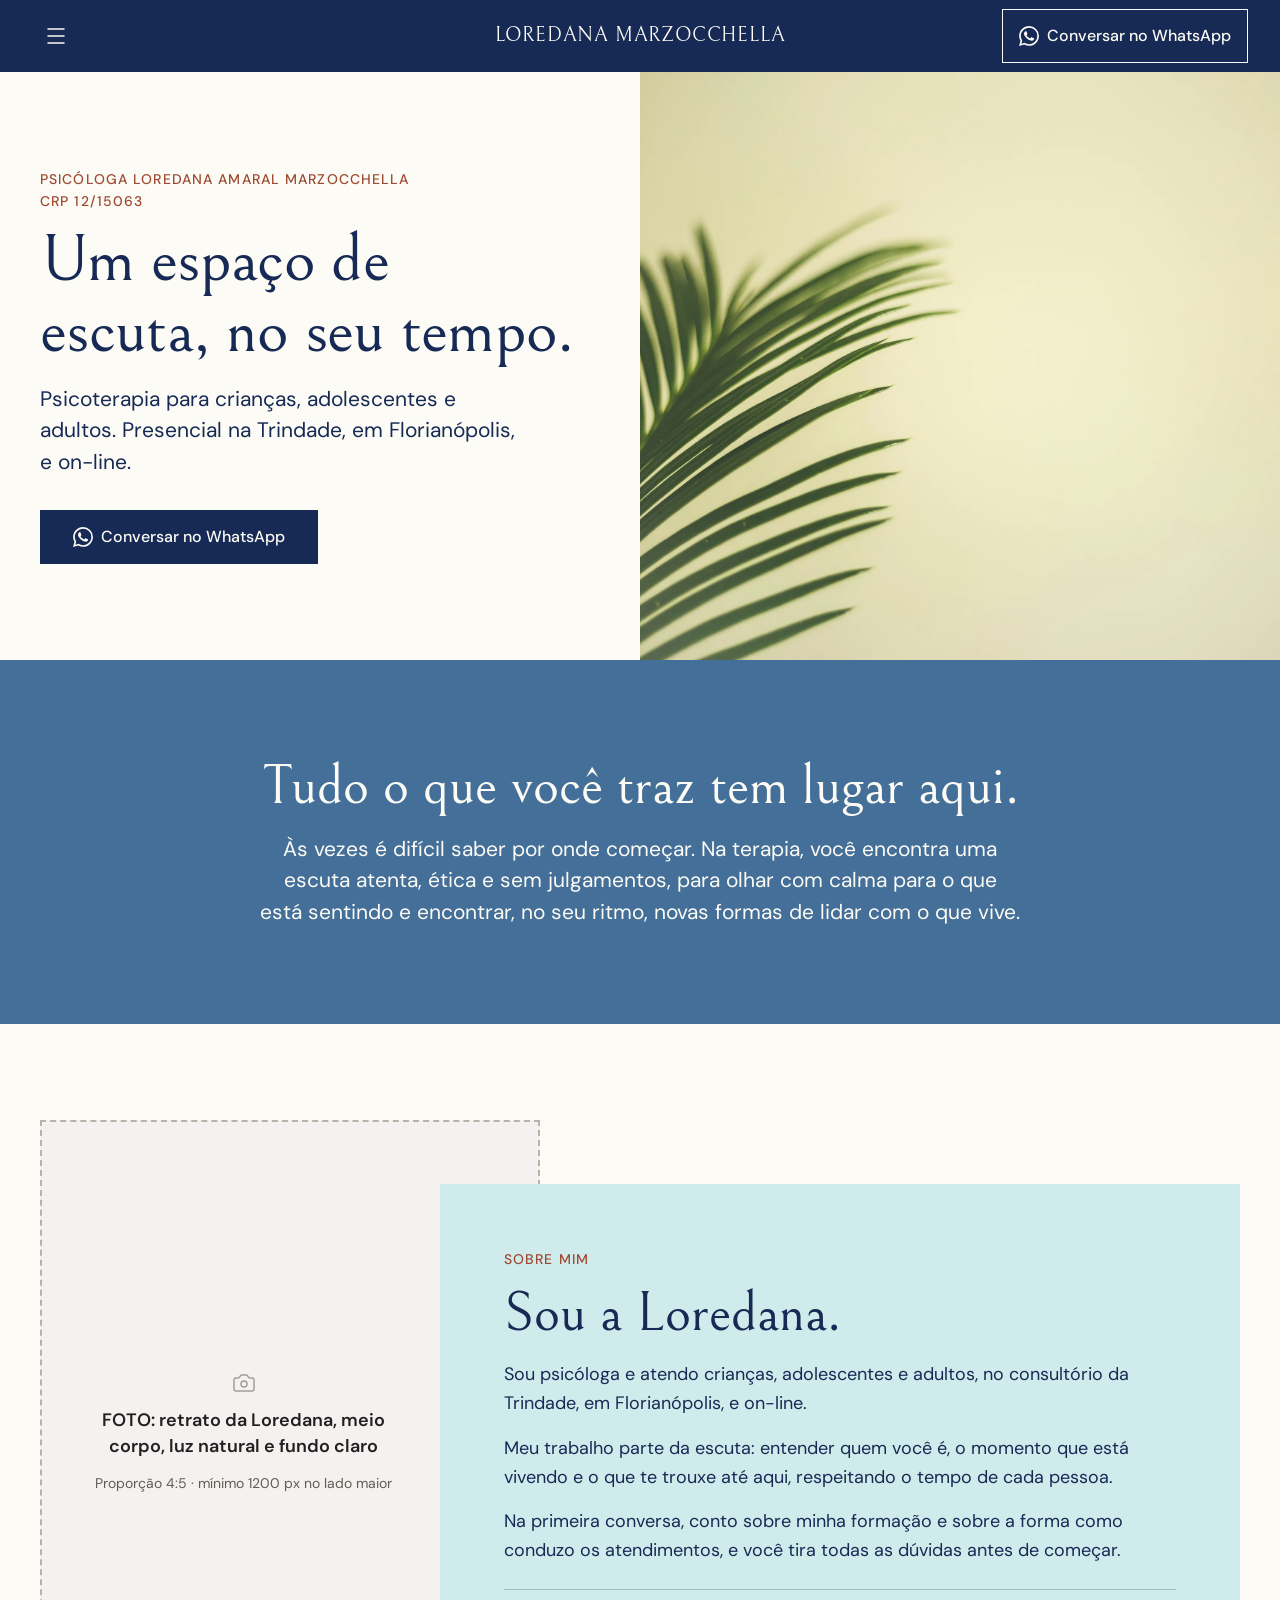
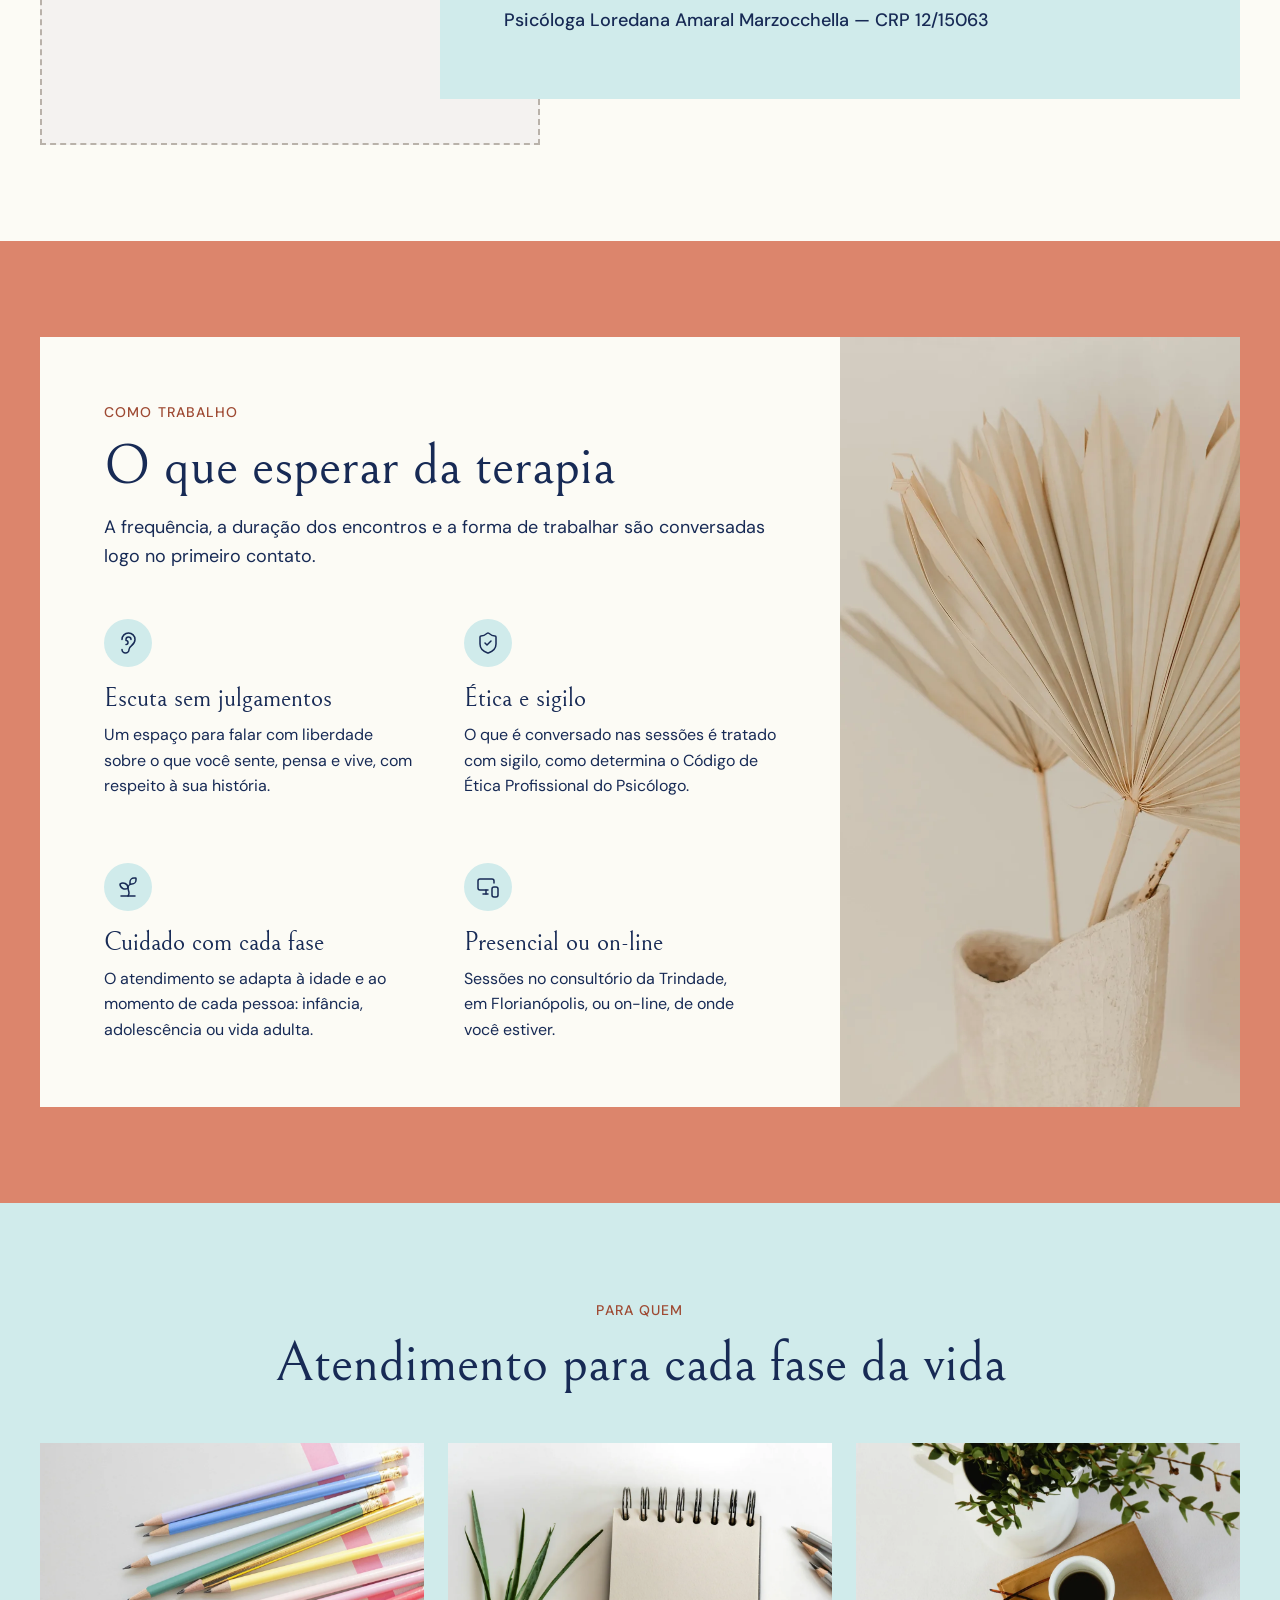
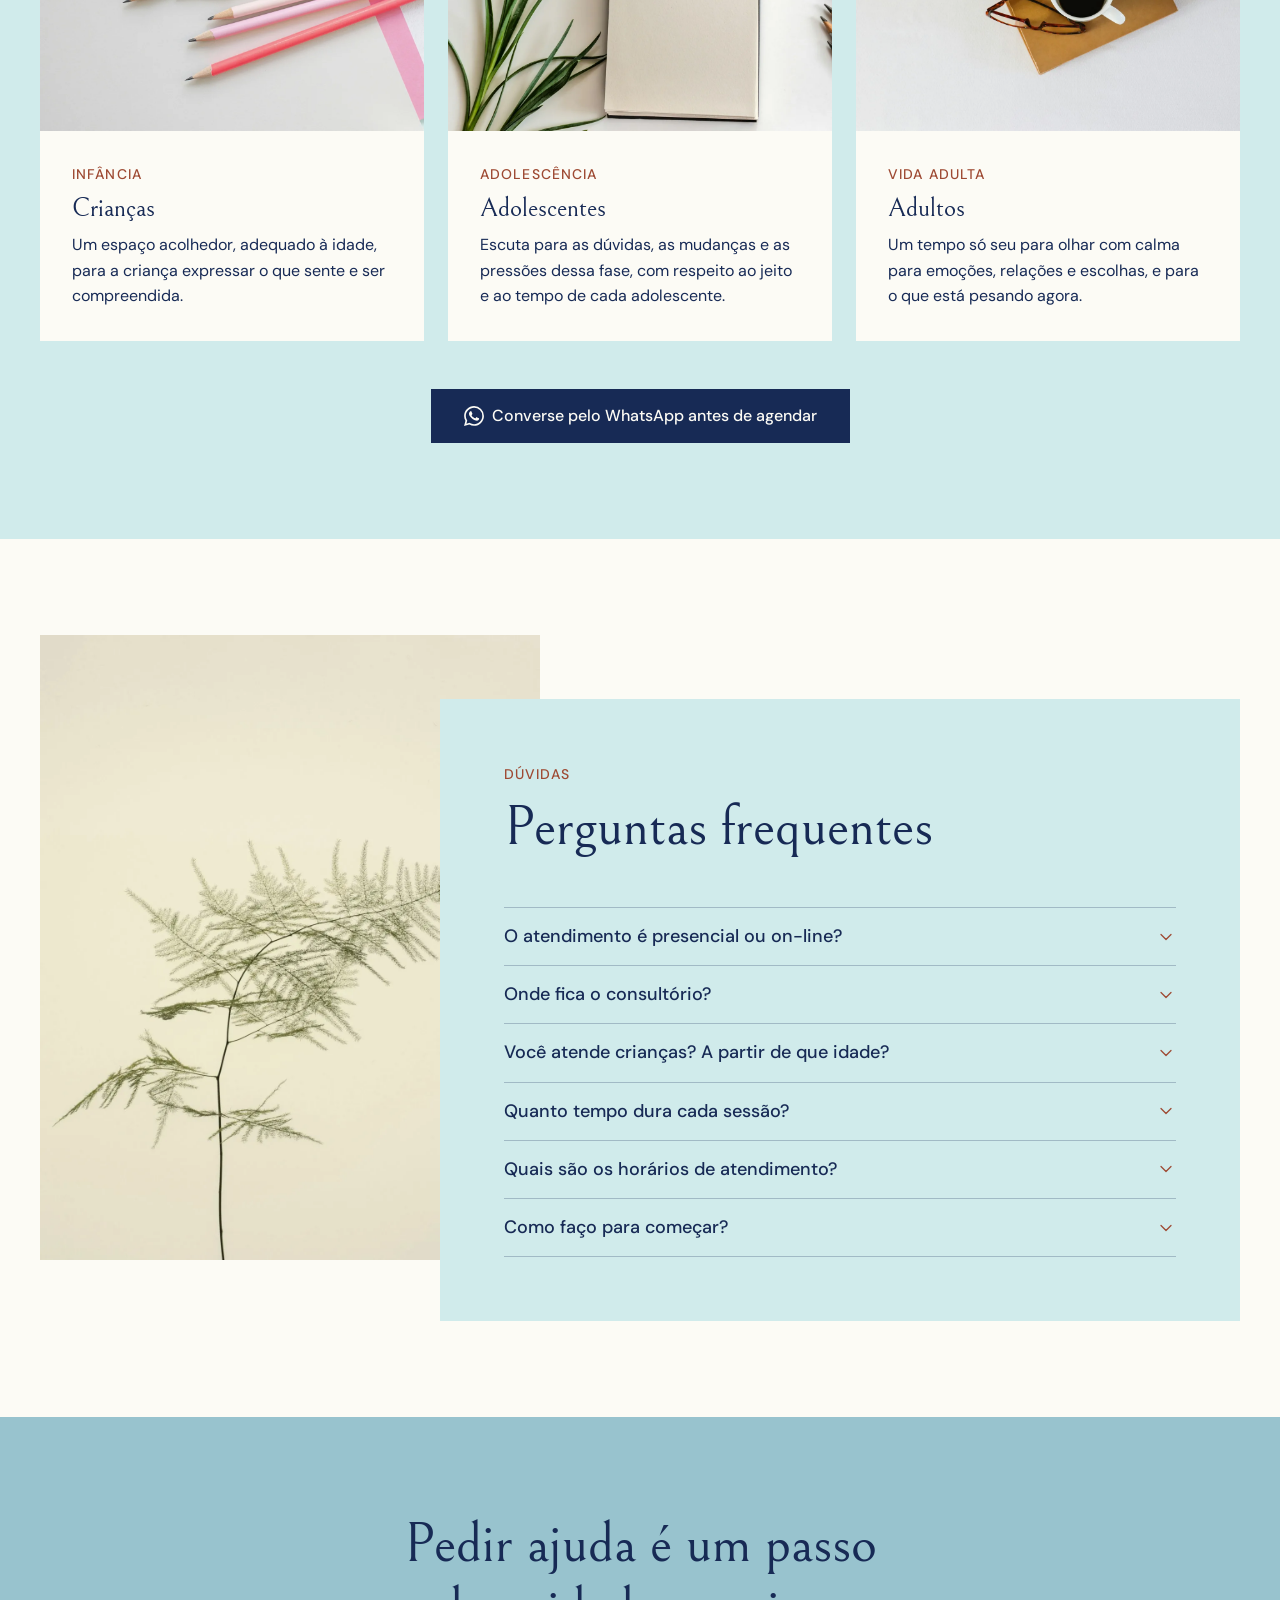
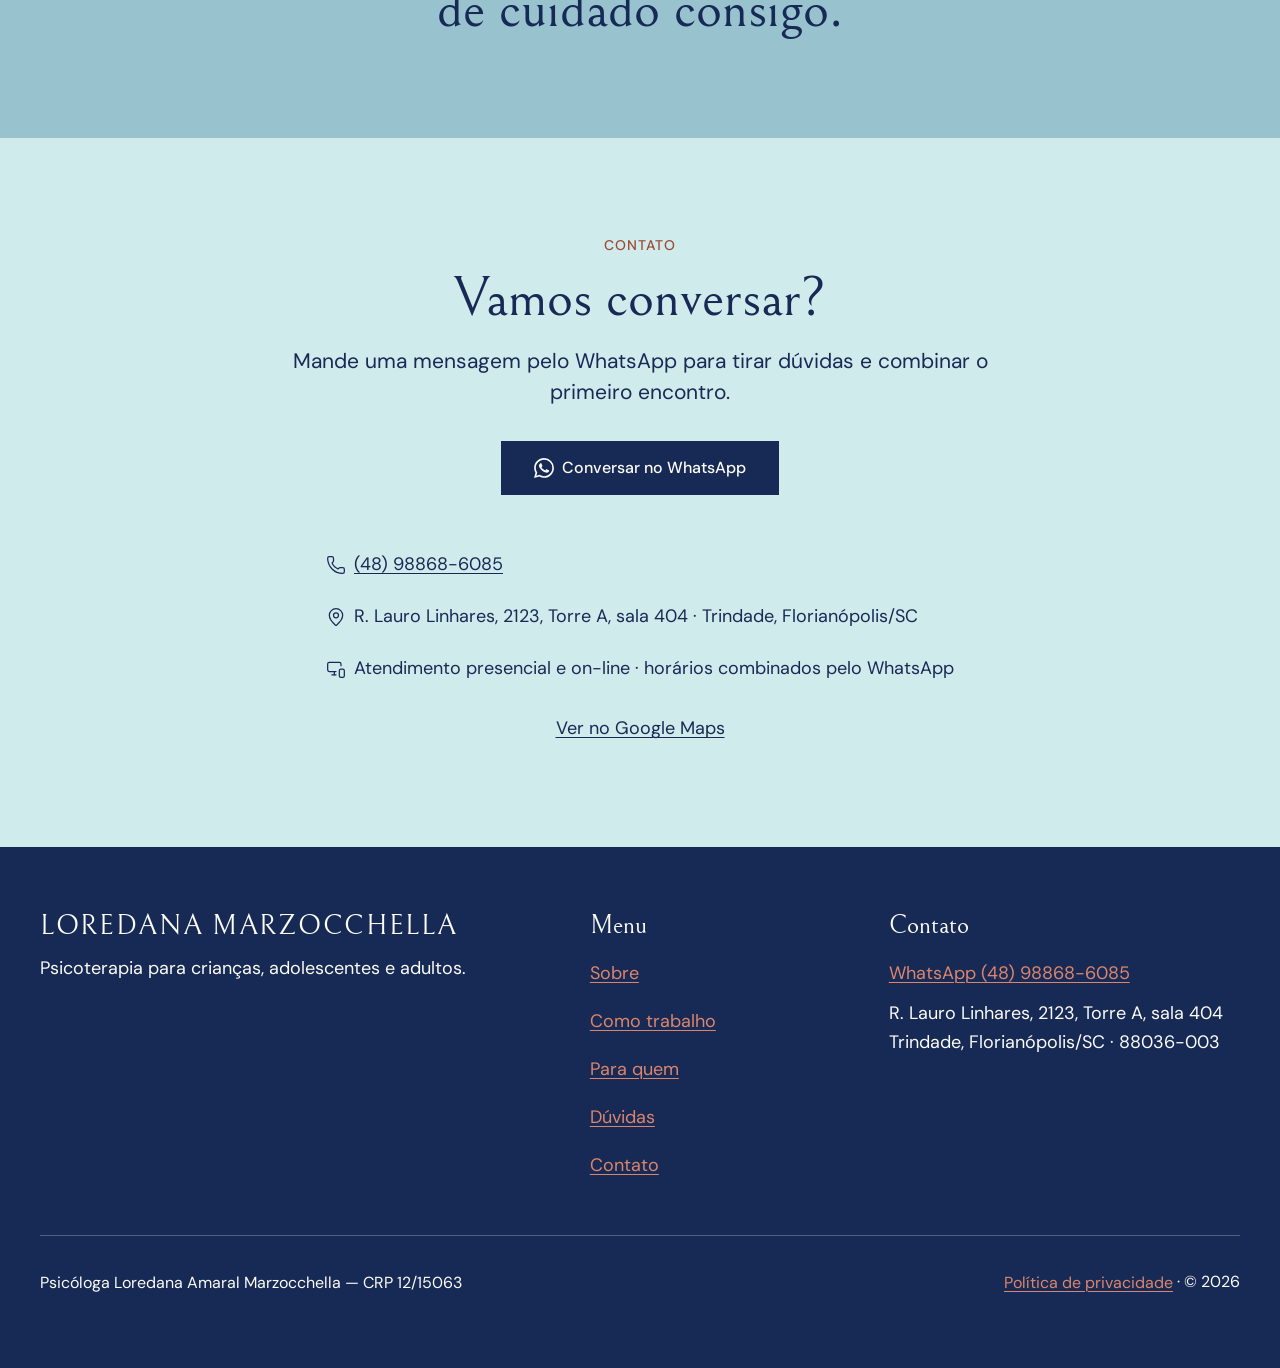
==== index.html @ 43cfdb3b "Publicação inicial" ====
<!DOCTYPE html>
<html lang="pt-BR">
<head>
<meta charset="UTF-8">
<meta name="viewport" content="width=device-width, initial-scale=1">
<!-- PRÉ-VENDA: não remover até o Armin fechar a venda -->
<meta name="robots" content="noindex, nofollow">
<title>Psicóloga em Florianópolis | Loredana Marzocchella · CRP 12/15063</title>
<meta name="description" content="Psicóloga Loredana Marzocchella: psicoterapia para crianças, adolescentes e adultos, presencial na Trindade, em Florianópolis, e on-line.">
<meta property="og:title" content="Psicóloga Loredana Marzocchella · Florianópolis">
<meta property="og:description" content="Psicoterapia para crianças, adolescentes e adultos. Presencial na Trindade, em Florianópolis, e on-line.">
<meta property="og:type" content="website">
<meta property="og:locale" content="pt_BR">
<meta property="og:image" content="https://infomediamethods-sys.github.io/loredana-marzocchella-psicologa/assets/img/heroi-desktop.jpg">
<meta name="theme-color" content="#172A55">
<link rel="icon" href="data:image/svg+xml,%3Csvg xmlns='http://www.w3.org/2000/svg' viewBox='0 0 64 64'%3E%3Crect width='64' height='64' fill='%23172A55'/%3E%3Ctext x='32' y='43' font-family='Georgia,serif' font-size='30' text-anchor='middle' fill='%23FCFBF5'%3ELM%3C/text%3E%3C/svg%3E">
<link rel="preconnect" href="https://fonts.googleapis.com">
<link rel="preconnect" href="https://fonts.gstatic.com" crossorigin>
<link href="https://fonts.googleapis.com/css2?family=Bellefair&family=DM+Sans:opsz,wght@9..40,400;9..40,500&display=swap" rel="stylesheet">
<link rel="stylesheet" href="assets/css/base.css">
<link rel="stylesheet" href="assets/css/style.css">
<link rel="preload" as="image" href="assets/img/heroi-mobile.webp" media="(max-width: 899px)">
<link rel="preload" as="image" href="assets/img/heroi-desktop.webp" media="(min-width: 900px)">
<script type="application/ld+json">
{
  "@context": "https://schema.org",
  "@graph": [
    {
      "@type": "Person",
      "@id": "#loredana",
      "name": "Loredana Amaral Marzocchella",
      "alternateName": "Loredana Marzocchella",
      "jobTitle": "Psicóloga",
      "hasCredential": {
        "@type": "EducationalOccupationalCredential",
        "credentialCategory": "Registro profissional",
        "name": "CRP 12/15063",
        "recognizedBy": { "@type": "Organization", "name": "Conselho Regional de Psicologia da 12ª Região (SC)" }
      },
      "telephone": "+55 48 98868-6085",
      "worksFor": { "@id": "#consultorio" }
    },
    {
      "@type": "ProfessionalService",
      "@id": "#consultorio",
      "name": "Psicóloga Loredana Marzocchella",
      "description": "Psicoterapia para crianças, adolescentes e adultos, presencial e on-line.",
      "telephone": "+55 48 98868-6085",
      "address": {
        "@type": "PostalAddress",
        "streetAddress": "R. Lauro Linhares, 2123, Torre A, sala 404",
        "addressLocality": "Florianópolis",
        "addressRegion": "SC",
        "postalCode": "88036-003",
        "addressCountry": "BR"
      },
      "areaServed": "Florianópolis",
      "founder": { "@id": "#loredana" }
    }
  ]
}
</script>
</head>
<body>
<a class="pular-conteudo" href="#conteudo">Pular para o conteúdo</a>

<header class="cabecalho fundo-escuro" data-header>
  <div class="cabecalho__barra">
    <button class="cabecalho__menu" type="button" data-abrir-menu aria-expanded="false" aria-controls="menu-celular">
      <svg aria-hidden="true" focusable="false" class="icone icone--menu" xmlns="http://www.w3.org/2000/svg" width="24" height="24" viewBox="0 0 24 24" fill="none" stroke="currentColor" stroke-width="1.5" stroke-linecap="round" stroke-linejoin="round" ><path d="M4 5h16" /><path d="M4 12h16" /><path d="M4 19h16" /></svg><span class="sr-only">Abrir menu</span>
    </button>
    <nav class="cabecalho__nav" aria-label="Principal">
      <ul role="list">
        <li><a href="#sobre">Sobre</a></li>
        <li><a href="#como-trabalho">Como trabalho</a></li>
        <li><a href="#para-quem">Para quem</a></li>
        <li><a href="#duvidas">Dúvidas</a></li>
      </ul>
    </nav>
    <a class="cabecalho__marca" href="#conteudo" aria-label="Loredana Marzocchella, início">Loredana Marzocchella</a>
    <a class="botao botao--contorno cabecalho__cta" href="https://wa.me/5548988686085?text=Ol%C3%A1%2C%20Loredana!%20Vi%20seu%20site%20e%20gostaria%20de%20saber%20mais%20sobre%20o%20atendimento." target="_blank" rel="noopener">
      <svg class="icone icone--marca" width="20" height="20" fill="currentColor" aria-hidden="true" focusable="false" role="img" viewBox="0 0 24 24" xmlns="http://www.w3.org/2000/svg"><path d="M17.472 14.382c-.297-.149-1.758-.867-2.03-.967-.273-.099-.471-.148-.67.15-.197.297-.767.966-.94 1.164-.173.199-.347.223-.644.075-.297-.15-1.255-.463-2.39-1.475-.883-.788-1.48-1.761-1.653-2.059-.173-.297-.018-.458.13-.606.134-.133.298-.347.446-.52.149-.174.198-.298.298-.497.099-.198.05-.371-.025-.52-.075-.149-.669-1.612-.916-2.207-.242-.579-.487-.5-.669-.51-.173-.008-.371-.01-.57-.01-.198 0-.52.074-.792.372-.272.297-1.04 1.016-1.04 2.479 0 1.462 1.065 2.875 1.213 3.074.149.198 2.096 3.2 5.077 4.487.709.306 1.262.489 1.694.625.712.227 1.36.195 1.871.118.571-.085 1.758-.719 2.006-1.413.248-.694.248-1.289.173-1.413-.074-.124-.272-.198-.57-.347m-5.421 7.403h-.004a9.87 9.87 0 01-5.031-1.378l-.361-.214-3.741.982.998-3.648-.235-.374a9.86 9.86 0 01-1.51-5.26c.001-5.45 4.436-9.884 9.888-9.884 2.64 0 5.122 1.03 6.988 2.898a9.825 9.825 0 012.893 6.994c-.003 5.45-4.437 9.884-9.885 9.884m8.413-18.297A11.815 11.815 0 0012.05 0C5.495 0 .16 5.335.157 11.892c0 2.096.547 4.142 1.588 5.945L.057 24l6.305-1.654a11.882 11.882 0 005.683 1.448h.005c6.554 0 11.89-5.335 11.893-11.893a11.821 11.821 0 00-3.48-8.413Z"/></svg>Conversar no WhatsApp
    </a>
  </div>
</header>
<nav class="menu-celular fundo-escuro" id="menu-celular" aria-hidden="true" aria-label="Menu">
  <button class="menu-celular__fechar" type="button" data-fechar-menu>
    <svg aria-hidden="true" focusable="false" class="icone icone--x" xmlns="http://www.w3.org/2000/svg" width="24" height="24" viewBox="0 0 24 24" fill="none" stroke="currentColor" stroke-width="1.5" stroke-linecap="round" stroke-linejoin="round" ><path d="M18 6 6 18" /><path d="m6 6 12 12" /></svg><span class="sr-only">Fechar menu</span>
  </button>
  <ul role="list">
    <li><a href="#sobre">Sobre</a></li>
    <li><a href="#como-trabalho">Como trabalho</a></li>
    <li><a href="#para-quem">Para quem</a></li>
    <li><a href="#duvidas">Dúvidas</a></li>
    <li><a href="#contato">Contato</a></li>
  </ul>
  <a class="botao botao--claro" href="https://wa.me/5548988686085?text=Ol%C3%A1%2C%20Loredana!%20Vi%20seu%20site%20e%20gostaria%20de%20saber%20mais%20sobre%20o%20atendimento." target="_blank" rel="noopener">
    <svg class="icone icone--marca" width="20" height="20" fill="currentColor" aria-hidden="true" focusable="false" role="img" viewBox="0 0 24 24" xmlns="http://www.w3.org/2000/svg"><path d="M17.472 14.382c-.297-.149-1.758-.867-2.03-.967-.273-.099-.471-.148-.67.15-.197.297-.767.966-.94 1.164-.173.199-.347.223-.644.075-.297-.15-1.255-.463-2.39-1.475-.883-.788-1.48-1.761-1.653-2.059-.173-.297-.018-.458.13-.606.134-.133.298-.347.446-.52.149-.174.198-.298.298-.497.099-.198.05-.371-.025-.52-.075-.149-.669-1.612-.916-2.207-.242-.579-.487-.5-.669-.51-.173-.008-.371-.01-.57-.01-.198 0-.52.074-.792.372-.272.297-1.04 1.016-1.04 2.479 0 1.462 1.065 2.875 1.213 3.074.149.198 2.096 3.2 5.077 4.487.709.306 1.262.489 1.694.625.712.227 1.36.195 1.871.118.571-.085 1.758-.719 2.006-1.413.248-.694.248-1.289.173-1.413-.074-.124-.272-.198-.57-.347m-5.421 7.403h-.004a9.87 9.87 0 01-5.031-1.378l-.361-.214-3.741.982.998-3.648-.235-.374a9.86 9.86 0 01-1.51-5.26c.001-5.45 4.436-9.884 9.888-9.884 2.64 0 5.122 1.03 6.988 2.898a9.825 9.825 0 012.893 6.994c-.003 5.45-4.437 9.884-9.885 9.884m8.413-18.297A11.815 11.815 0 0012.05 0C5.495 0 .16 5.335.157 11.892c0 2.096.547 4.142 1.588 5.945L.057 24l6.305-1.654a11.882 11.882 0 005.683 1.448h.005c6.554 0 11.89-5.335 11.893-11.893a11.821 11.821 0 00-3.48-8.413Z"/></svg>Conversar no WhatsApp
  </a>
</nav>

<main id="conteudo">
  <section class="heroi" data-heroi aria-labelledby="titulo-heroi">
    <div class="heroi__texto">
      <p class="rotulo">Psicóloga Loredana Amaral Marzocchella <span class="rotulo__sep">· </span><span class="crp">CRP 12/15063</span></p>
      <h1 id="titulo-heroi">Um espaço de escuta, no seu tempo.</h1>
      <p class="lead">Psicoterapia para crianças, adolescentes e adultos. Presencial na Trindade, em Florianópolis, e on-line.</p>
      <a class="botao" href="https://wa.me/5548988686085?text=Ol%C3%A1%2C%20Loredana!%20Vi%20seu%20site%20e%20gostaria%20de%20saber%20mais%20sobre%20o%20atendimento." target="_blank" rel="noopener">
        <svg class="icone icone--marca" width="20" height="20" fill="currentColor" aria-hidden="true" focusable="false" role="img" viewBox="0 0 24 24" xmlns="http://www.w3.org/2000/svg"><path d="M17.472 14.382c-.297-.149-1.758-.867-2.03-.967-.273-.099-.471-.148-.67.15-.197.297-.767.966-.94 1.164-.173.199-.347.223-.644.075-.297-.15-1.255-.463-2.39-1.475-.883-.788-1.48-1.761-1.653-2.059-.173-.297-.018-.458.13-.606.134-.133.298-.347.446-.52.149-.174.198-.298.298-.497.099-.198.05-.371-.025-.52-.075-.149-.669-1.612-.916-2.207-.242-.579-.487-.5-.669-.51-.173-.008-.371-.01-.57-.01-.198 0-.52.074-.792.372-.272.297-1.04 1.016-1.04 2.479 0 1.462 1.065 2.875 1.213 3.074.149.198 2.096 3.2 5.077 4.487.709.306 1.262.489 1.694.625.712.227 1.36.195 1.871.118.571-.085 1.758-.719 2.006-1.413.248-.694.248-1.289.173-1.413-.074-.124-.272-.198-.57-.347m-5.421 7.403h-.004a9.87 9.87 0 01-5.031-1.378l-.361-.214-3.741.982.998-3.648-.235-.374a9.86 9.86 0 01-1.51-5.26c.001-5.45 4.436-9.884 9.888-9.884 2.64 0 5.122 1.03 6.988 2.898a9.825 9.825 0 012.893 6.994c-.003 5.45-4.437 9.884-9.885 9.884m8.413-18.297A11.815 11.815 0 0012.05 0C5.495 0 .16 5.335.157 11.892c0 2.096.547 4.142 1.588 5.945L.057 24l6.305-1.654a11.882 11.882 0 005.683 1.448h.005c6.554 0 11.89-5.335 11.893-11.893a11.821 11.821 0 00-3.48-8.413Z"/></svg>Conversar no WhatsApp
      </a>
    </div>
    <div class="heroi__midia midia proporcao-heroi">
      <picture>
        <source media="(min-width: 900px)" srcset="assets/img/heroi-desktop.webp" type="image/webp" width="2400" height="1600">
        <source media="(min-width: 900px)" srcset="assets/img/heroi-desktop.jpg" width="2400" height="1600">
        <source srcset="assets/img/heroi-mobile.webp" type="image/webp" width="1600" height="2000">
        <img src="assets/img/heroi-mobile.jpg" width="1600" height="2000" alt="Folha de palmeira contra uma parede creme, em luz suave" fetchpriority="high">
      </picture>
    </div>
  </section>

  <section class="secao faixa fundo-escuro" aria-labelledby="titulo-faixa">
    <div class="container--estreito faixa__conteudo revelar">
      <h2 id="titulo-faixa">Tudo o que você traz tem lugar aqui.</h2>
      <p class="lead">Às vezes é difícil saber por onde começar. Na terapia, você encontra uma escuta atenta, ética e sem julgamentos, para olhar com calma para o que está sentindo e encontrar, no seu ritmo, novas formas de lidar com o que vive.</p>
    </div>
  </section>

  <section class="secao sobre" id="sobre" aria-labelledby="titulo-sobre">
    <div class="container sobre__grade">
      <div class="sobre__retrato midia proporcao-retrato revelar">
        <div class="foto-pendente">
          <svg aria-hidden="true" focusable="false" class="icone icone--camera" xmlns="http://www.w3.org/2000/svg" width="24" height="24" viewBox="0 0 24 24" fill="none" stroke="currentColor" stroke-width="1.5" stroke-linecap="round" stroke-linejoin="round" ><path d="M13.997 4a2 2 0 0 1 1.76 1.05l.486.9A2 2 0 0 0 18.003 7H20a2 2 0 0 1 2 2v9a2 2 0 0 1-2 2H4a2 2 0 0 1-2-2V9a2 2 0 0 1 2-2h1.997a2 2 0 0 0 1.759-1.048l.489-.904A2 2 0 0 1 10.004 4z" /><circle cx="12" cy="13" r="3" /></svg>
          <p class="foto-pendente__titulo">FOTO: retrato da Loredana, meio corpo, luz natural e fundo claro</p>
          <p class="foto-pendente__meta">Proporção 4:5 · mínimo 1200 px no lado maior</p>
        </div>
      </div>
      <div class="sobre__card revelar">
        <p class="rotulo">Sobre mim</p>
        <h2 id="titulo-sobre">Sou a Loredana.</h2>
        <p>Sou psicóloga e atendo crianças, adolescentes e adultos, no consultório da Trindade, em Florianópolis, e on-line.</p>
        <p>Meu trabalho parte da escuta: entender quem você é, o momento que está vivendo e o que te trouxe até aqui, respeitando o tempo de cada pessoa.</p>
        <p>Na primeira conversa, conto sobre minha formação e sobre a forma como conduzo os atendimentos, e você tira todas as dúvidas antes de começar.</p>
        <p class="sobre__registro">Psicóloga Loredana Amaral Marzocchella <span class="rotulo__sep">— </span><span class="crp">CRP 12/15063</span></p>
      </div>
    </div>
  </section>

  <section class="secao trabalho" id="como-trabalho" aria-labelledby="titulo-trabalho">
    <div class="container trabalho__grade">
      <div class="trabalho__card revelar">
        <p class="rotulo">Como trabalho</p>
        <h2 id="titulo-trabalho">O que esperar da terapia</h2>
        <p class="trabalho__apoio">A frequência, a duração dos encontros e a forma de trabalhar são conversadas logo no primeiro contato.</p>
        <ul class="trabalho__itens" role="list">
          <li class="item">
            <span class="icone-circulo"><svg aria-hidden="true" focusable="false" class="icone icone--ear" xmlns="http://www.w3.org/2000/svg" width="24" height="24" viewBox="0 0 24 24" fill="none" stroke="currentColor" stroke-width="1.5" stroke-linecap="round" stroke-linejoin="round" ><path d="M6 8.5a6.5 6.5 0 1 1 13 0c0 6-6 6-6 10a3.5 3.5 0 1 1-7 0" /><path d="M15 8.5a2.5 2.5 0 0 0-5 0v1a2 2 0 1 1 0 4" /></svg></span>
            <h3 class="h4">Escuta sem julgamentos</h3>
            <p>Um espaço para falar com liberdade sobre o que você sente, pensa e vive, com respeito à sua história.</p>
          </li>
          <li class="item">
            <span class="icone-circulo"><svg aria-hidden="true" focusable="false" class="icone icone--shield-check" xmlns="http://www.w3.org/2000/svg" width="24" height="24" viewBox="0 0 24 24" fill="none" stroke="currentColor" stroke-width="1.5" stroke-linecap="round" stroke-linejoin="round" ><path d="M20 13c0 5-3.5 7.5-7.66 8.95a1 1 0 0 1-.67-.01C7.5 20.5 4 18 4 13V6a1 1 0 0 1 1-1c2 0 4.5-1.2 6.24-2.72a1.17 1.17 0 0 1 1.52 0C14.51 3.81 17 5 19 5a1 1 0 0 1 1 1z" /><path d="m9 12 2 2 4-4" /></svg></span>
            <h3 class="h4">Ética e sigilo</h3>
            <p>O que é conversado nas sessões é tratado com sigilo, como determina o Código de Ética Profissional do Psicólogo.</p>
          </li>
          <li class="item">
            <span class="icone-circulo"><svg aria-hidden="true" focusable="false" class="icone icone--sprout" xmlns="http://www.w3.org/2000/svg" width="24" height="24" viewBox="0 0 24 24" fill="none" stroke="currentColor" stroke-width="1.5" stroke-linecap="round" stroke-linejoin="round" ><path d="M14 9.536V7a4 4 0 0 1 4-4h1.5a.5.5 0 0 1 .5.5V5a4 4 0 0 1-4 4 4 4 0 0 0-4 4c0 2 1 3 1 5a5 5 0 0 1-1 3" /><path d="M4 9a5 5 0 0 1 8 4 5 5 0 0 1-8-4" /><path d="M5 21h14" /></svg></span>
            <h3 class="h4">Cuidado com cada fase</h3>
            <p>O atendimento se adapta à idade e ao momento de cada pessoa: infância, adolescência ou vida adulta.</p>
          </li>
          <li class="item">
            <span class="icone-circulo"><svg aria-hidden="true" focusable="false" class="icone icone--monitor-smartphone" xmlns="http://www.w3.org/2000/svg" width="24" height="24" viewBox="0 0 24 24" fill="none" stroke="currentColor" stroke-width="1.5" stroke-linecap="round" stroke-linejoin="round" ><path d="M18 8V6a2 2 0 0 0-2-2H4a2 2 0 0 0-2 2v7a2 2 0 0 0 2 2h8" /><path d="M10 19v-3.96 3.15" /><path d="M7 19h5" /><rect width="6" height="10" x="16" y="12" rx="2" /></svg></span>
            <h3 class="h4">Presencial ou on-line</h3>
            <p>Sessões no consultório da Trindade, em Florianópolis, ou on-line, de onde você estiver.</p>
          </li>
        </ul>
      </div>
      <div class="trabalho__midia midia revelar">
        <picture>
          <source srcset="assets/img/esperar.webp" type="image/webp">
          <img src="assets/img/esperar.jpg" width="1200" height="1500" alt="Folhas secas de palmeira em um vaso de cerâmica crua" loading="lazy">
        </picture>
      </div>
    </div>
  </section>

  <section class="secao publico" id="para-quem" aria-labelledby="titulo-publico">
    <div class="container">
      <div class="publico__topo revelar">
        <p class="rotulo">Para quem</p>
        <h2 id="titulo-publico">Atendimento para cada fase da vida</h2>
      </div>
      <ul class="publico__cards" role="list">
        <li class="card revelar">
          <div class="card__midia midia proporcao-card">
            <picture>
              <source srcset="assets/img/publico-criancas.webp" type="image/webp">
              <img src="assets/img/publico-criancas.jpg" width="1200" height="900" alt="Lápis de cor em tons pastel" loading="lazy">
            </picture>
          </div>
          <div class="card__corpo">
            <p class="rotulo">Infância</p>
            <h3 class="h4">Crianças</h3>
            <p>Um espaço acolhedor, adequado à idade, para a criança expressar o que sente e ser compreendida.</p>
          </div>
        </li>
        <li class="card revelar">
          <div class="card__midia midia proporcao-card">
            <picture>
              <source srcset="assets/img/publico-adolescentes.webp" type="image/webp">
              <img src="assets/img/publico-adolescentes.jpg" width="1200" height="900" alt="Caderno espiral, folhas verdes e pontas de lápis sobre fundo claro" loading="lazy">
            </picture>
          </div>
          <div class="card__corpo">
            <p class="rotulo">Adolescência</p>
            <h3 class="h4">Adolescentes</h3>
            <p>Escuta para as dúvidas, as mudanças e as pressões dessa fase, com respeito ao jeito e ao tempo de cada adolescente.</p>
          </div>
        </li>
        <li class="card revelar">
          <div class="card__midia midia proporcao-card">
            <picture>
              <source srcset="assets/img/publico-adultos.webp" type="image/webp">
              <img src="assets/img/publico-adultos.jpg" width="1200" height="900" alt="Xícara de café, óculos, livro e uma planta em vaso" loading="lazy">
            </picture>
          </div>
          <div class="card__corpo">
            <p class="rotulo">Vida adulta</p>
            <h3 class="h4">Adultos</h3>
            <p>Um tempo só seu para olhar com calma para emoções, relações e escolhas, e para o que está pesando agora.</p>
          </div>
        </li>
      </ul>
      <div class="publico__acao revelar">
        <a class="botao" href="https://wa.me/5548988686085?text=Ol%C3%A1%2C%20Loredana!%20Vi%20seu%20site%20e%20gostaria%20de%20tirar%20algumas%20d%C3%BAvidas%20antes%20de%20agendar." target="_blank" rel="noopener">
          <svg class="icone icone--marca" width="20" height="20" fill="currentColor" aria-hidden="true" focusable="false" role="img" viewBox="0 0 24 24" xmlns="http://www.w3.org/2000/svg"><path d="M17.472 14.382c-.297-.149-1.758-.867-2.03-.967-.273-.099-.471-.148-.67.15-.197.297-.767.966-.94 1.164-.173.199-.347.223-.644.075-.297-.15-1.255-.463-2.39-1.475-.883-.788-1.48-1.761-1.653-2.059-.173-.297-.018-.458.13-.606.134-.133.298-.347.446-.52.149-.174.198-.298.298-.497.099-.198.05-.371-.025-.52-.075-.149-.669-1.612-.916-2.207-.242-.579-.487-.5-.669-.51-.173-.008-.371-.01-.57-.01-.198 0-.52.074-.792.372-.272.297-1.04 1.016-1.04 2.479 0 1.462 1.065 2.875 1.213 3.074.149.198 2.096 3.2 5.077 4.487.709.306 1.262.489 1.694.625.712.227 1.36.195 1.871.118.571-.085 1.758-.719 2.006-1.413.248-.694.248-1.289.173-1.413-.074-.124-.272-.198-.57-.347m-5.421 7.403h-.004a9.87 9.87 0 01-5.031-1.378l-.361-.214-3.741.982.998-3.648-.235-.374a9.86 9.86 0 01-1.51-5.26c.001-5.45 4.436-9.884 9.888-9.884 2.64 0 5.122 1.03 6.988 2.898a9.825 9.825 0 012.893 6.994c-.003 5.45-4.437 9.884-9.885 9.884m8.413-18.297A11.815 11.815 0 0012.05 0C5.495 0 .16 5.335.157 11.892c0 2.096.547 4.142 1.588 5.945L.057 24l6.305-1.654a11.882 11.882 0 005.683 1.448h.005c6.554 0 11.89-5.335 11.893-11.893a11.821 11.821 0 00-3.48-8.413Z"/></svg>Converse pelo WhatsApp antes de agendar
        </a>
      </div>
    </div>
  </section>

  <section class="secao duvidas" id="duvidas" aria-labelledby="titulo-duvidas">
    <div class="container duvidas__grade">
      <div class="duvidas__midia midia revelar">
        <picture>
          <source srcset="assets/img/duvidas.webp" type="image/webp">
          <img src="assets/img/duvidas.jpg" width="1200" height="1500" alt="Ramo de aspargo-samambaia sobre fundo claro" loading="lazy">
        </picture>
      </div>
      <div class="duvidas__card revelar">
        <p class="rotulo">Dúvidas</p>
        <h2 id="titulo-duvidas">Perguntas frequentes</h2>
        <div class="acordeao">
          <details>
            <summary>O atendimento é presencial ou on-line?<svg aria-hidden="true" focusable="false" class="icone icone--chevron-down" xmlns="http://www.w3.org/2000/svg" width="20" height="20" viewBox="0 0 24 24" fill="none" stroke="currentColor" stroke-width="1.5" stroke-linecap="round" stroke-linejoin="round" ><path d="m6 9 6 6 6-6" /></svg></summary>
            <p>Os dois. O presencial é no consultório da Trindade, em Florianópolis. O on-line é feito à distância, de onde você estiver.</p>
          </details>
          <details>
            <summary>Onde fica o consultório?<svg aria-hidden="true" focusable="false" class="icone icone--chevron-down" xmlns="http://www.w3.org/2000/svg" width="20" height="20" viewBox="0 0 24 24" fill="none" stroke="currentColor" stroke-width="1.5" stroke-linecap="round" stroke-linejoin="round" ><path d="m6 9 6 6 6-6" /></svg></summary>
            <p>Na Rua Lauro Linhares, 2123, Torre A, sala 404, no bairro Trindade, em Florianópolis/SC. <a href="https://www.google.com/maps/search/?api=1&amp;query=Psic%C3%B3loga%20Loredana%20Marzocchella&amp;query_place_id=ChIJ_0gYUjM5J5UR94pvNhBhl1Y" target="_blank" rel="noopener">Ver no Google Maps</a></p>
          </details>
          <details>
            <summary>Você atende crianças? A partir de que idade?<svg aria-hidden="true" focusable="false" class="icone icone--chevron-down" xmlns="http://www.w3.org/2000/svg" width="20" height="20" viewBox="0 0 24 24" fill="none" stroke="currentColor" stroke-width="1.5" stroke-linecap="round" stroke-linejoin="round" ><path d="m6 9 6 6 6-6" /></svg></summary>
            <p>Sim, atendo crianças, adolescentes e adultos. Para saber se o atendimento é indicado para a idade e o momento do seu filho ou filha, mande uma mensagem pelo WhatsApp.</p>
          </details>
          <details>
            <summary>Quanto tempo dura cada sessão?<svg aria-hidden="true" focusable="false" class="icone icone--chevron-down" xmlns="http://www.w3.org/2000/svg" width="20" height="20" viewBox="0 0 24 24" fill="none" stroke="currentColor" stroke-width="1.5" stroke-linecap="round" stroke-linejoin="round" ><path d="m6 9 6 6 6-6" /></svg></summary>
            <p>A duração e a frequência dos encontros são combinadas no início do processo, de acordo com cada caso.</p>
          </details>
          <details>
            <summary>Quais são os horários de atendimento?<svg aria-hidden="true" focusable="false" class="icone icone--chevron-down" xmlns="http://www.w3.org/2000/svg" width="20" height="20" viewBox="0 0 24 24" fill="none" stroke="currentColor" stroke-width="1.5" stroke-linecap="round" stroke-linejoin="round" ><path d="m6 9 6 6 6-6" /></svg></summary>
            <p>Os horários são combinados pelo WhatsApp, de acordo com a agenda disponível.</p>
          </details>
          <details>
            <summary>Como faço para começar?<svg aria-hidden="true" focusable="false" class="icone icone--chevron-down" xmlns="http://www.w3.org/2000/svg" width="20" height="20" viewBox="0 0 24 24" fill="none" stroke="currentColor" stroke-width="1.5" stroke-linecap="round" stroke-linejoin="round" ><path d="m6 9 6 6 6-6" /></svg></summary>
            <p>Mande uma mensagem pelo WhatsApp. Por lá você tira suas dúvidas e combina o primeiro encontro.</p>
          </details>
        </div>
      </div>
    </div>
  </section>

  <section class="secao frase" aria-label="Frase">
    <div class="container--estreito revelar">
      <p class="frase__texto">Pedir ajuda é um passo de cuidado consigo.</p>
    </div>
  </section>

  <section class="secao contato" id="contato" aria-labelledby="titulo-contato">
    <div class="container--estreito contato__conteudo revelar">
      <p class="rotulo">Contato</p>
      <h2 id="titulo-contato">Vamos conversar?</h2>
      <p class="lead">Mande uma mensagem pelo WhatsApp para tirar dúvidas e combinar o primeiro encontro.</p>
      <a class="botao" href="https://wa.me/5548988686085?text=Ol%C3%A1%2C%20Loredana!%20Vi%20seu%20site%20e%20gostaria%20de%20saber%20mais%20sobre%20o%20atendimento." target="_blank" rel="noopener">
        <svg class="icone icone--marca" width="20" height="20" fill="currentColor" aria-hidden="true" focusable="false" role="img" viewBox="0 0 24 24" xmlns="http://www.w3.org/2000/svg"><path d="M17.472 14.382c-.297-.149-1.758-.867-2.03-.967-.273-.099-.471-.148-.67.15-.197.297-.767.966-.94 1.164-.173.199-.347.223-.644.075-.297-.15-1.255-.463-2.39-1.475-.883-.788-1.48-1.761-1.653-2.059-.173-.297-.018-.458.13-.606.134-.133.298-.347.446-.52.149-.174.198-.298.298-.497.099-.198.05-.371-.025-.52-.075-.149-.669-1.612-.916-2.207-.242-.579-.487-.5-.669-.51-.173-.008-.371-.01-.57-.01-.198 0-.52.074-.792.372-.272.297-1.04 1.016-1.04 2.479 0 1.462 1.065 2.875 1.213 3.074.149.198 2.096 3.2 5.077 4.487.709.306 1.262.489 1.694.625.712.227 1.36.195 1.871.118.571-.085 1.758-.719 2.006-1.413.248-.694.248-1.289.173-1.413-.074-.124-.272-.198-.57-.347m-5.421 7.403h-.004a9.87 9.87 0 01-5.031-1.378l-.361-.214-3.741.982.998-3.648-.235-.374a9.86 9.86 0 01-1.51-5.26c.001-5.45 4.436-9.884 9.888-9.884 2.64 0 5.122 1.03 6.988 2.898a9.825 9.825 0 012.893 6.994c-.003 5.45-4.437 9.884-9.885 9.884m8.413-18.297A11.815 11.815 0 0012.05 0C5.495 0 .16 5.335.157 11.892c0 2.096.547 4.142 1.588 5.945L.057 24l6.305-1.654a11.882 11.882 0 005.683 1.448h.005c6.554 0 11.89-5.335 11.893-11.893a11.821 11.821 0 00-3.48-8.413Z"/></svg>Conversar no WhatsApp
      </a>
      <ul class="contato__lista" role="list">
        <li><svg aria-hidden="true" focusable="false" class="icone icone--phone" xmlns="http://www.w3.org/2000/svg" width="20" height="20" viewBox="0 0 24 24" fill="none" stroke="currentColor" stroke-width="1.5" stroke-linecap="round" stroke-linejoin="round" ><path d="M13.832 16.568a1 1 0 0 0 1.213-.303l.355-.465A2 2 0 0 1 17 15h3a2 2 0 0 1 2 2v3a2 2 0 0 1-2 2A18 18 0 0 1 2 4a2 2 0 0 1 2-2h3a2 2 0 0 1 2 2v3a2 2 0 0 1-.8 1.6l-.468.351a1 1 0 0 0-.292 1.233 14 14 0 0 0 6.392 6.384" /></svg><a href="tel:+5548988686085">(48) 98868-6085</a></li>
        <li><svg aria-hidden="true" focusable="false" class="icone icone--map-pin" xmlns="http://www.w3.org/2000/svg" width="20" height="20" viewBox="0 0 24 24" fill="none" stroke="currentColor" stroke-width="1.5" stroke-linecap="round" stroke-linejoin="round" ><path d="M20 10c0 4.993-5.539 10.193-7.399 11.799a1 1 0 0 1-1.202 0C9.539 20.193 4 14.993 4 10a8 8 0 0 1 16 0" /><circle cx="12" cy="10" r="3" /></svg><span>R. Lauro Linhares, 2123, Torre A, sala 404 · Trindade, Florianópolis/SC</span></li>
        <li><svg aria-hidden="true" focusable="false" class="icone icone--monitor-smartphone" xmlns="http://www.w3.org/2000/svg" width="20" height="20" viewBox="0 0 24 24" fill="none" stroke="currentColor" stroke-width="1.5" stroke-linecap="round" stroke-linejoin="round" ><path d="M18 8V6a2 2 0 0 0-2-2H4a2 2 0 0 0-2 2v7a2 2 0 0 0 2 2h8" /><path d="M10 19v-3.96 3.15" /><path d="M7 19h5" /><rect width="6" height="10" x="16" y="12" rx="2" /></svg><span>Atendimento presencial e on-line · horários combinados pelo WhatsApp</span></li>
      </ul>
      <a class="link" href="https://www.google.com/maps/search/?api=1&amp;query=Psic%C3%B3loga%20Loredana%20Marzocchella&amp;query_place_id=ChIJ_0gYUjM5J5UR94pvNhBhl1Y" target="_blank" rel="noopener">Ver no Google Maps</a>
    </div>
  </section>
</main>

<footer class="rodape fundo-escuro">
  <div class="container rodape__grade">
    <div>
      <p class="rodape__marca">Loredana Marzocchella</p>
      <p>Psicoterapia para crianças, adolescentes e adultos.</p>
    </div>
    <nav aria-label="Rodapé">
      <h2 class="rodape__titulo">Menu</h2>
      <ul role="list">
        <li><a href="#sobre">Sobre</a></li>
        <li><a href="#como-trabalho">Como trabalho</a></li>
        <li><a href="#para-quem">Para quem</a></li>
        <li><a href="#duvidas">Dúvidas</a></li>
        <li><a href="#contato">Contato</a></li>
      </ul>
    </nav>
    <div>
      <h2 class="rodape__titulo">Contato</h2>
      <ul role="list">
        <li><a href="https://wa.me/5548988686085?text=Ol%C3%A1%2C%20Loredana!%20Vi%20seu%20site%20e%20gostaria%20de%20saber%20mais%20sobre%20o%20atendimento." target="_blank" rel="noopener">WhatsApp (48) 98868-6085</a></li>
        <li>R. Lauro Linhares, 2123, Torre A, sala 404<br>Trindade, Florianópolis/SC · 88036-003</li>
      </ul>
    </div>
  </div>
  <div class="container rodape__final">
    <p>Psicóloga Loredana Amaral Marzocchella <span class="rotulo__sep">— </span><span class="crp">CRP 12/15063</span></p>
    <p><a href="politica-de-privacidade.html">Política de privacidade</a> · © 2026</p>
  </div>
</footer>

<a class="whatsapp-fixo" href="https://wa.me/5548988686085?text=Ol%C3%A1%2C%20Loredana!%20Vi%20seu%20site%20e%20gostaria%20de%20saber%20mais%20sobre%20o%20atendimento." target="_blank" rel="noopener"><svg class="icone icone--marca" width="20" height="20" fill="currentColor" aria-hidden="true" focusable="false" role="img" viewBox="0 0 24 24" xmlns="http://www.w3.org/2000/svg"><path d="M17.472 14.382c-.297-.149-1.758-.867-2.03-.967-.273-.099-.471-.148-.67.15-.197.297-.767.966-.94 1.164-.173.199-.347.223-.644.075-.297-.15-1.255-.463-2.39-1.475-.883-.788-1.48-1.761-1.653-2.059-.173-.297-.018-.458.13-.606.134-.133.298-.347.446-.52.149-.174.198-.298.298-.497.099-.198.05-.371-.025-.52-.075-.149-.669-1.612-.916-2.207-.242-.579-.487-.5-.669-.51-.173-.008-.371-.01-.57-.01-.198 0-.52.074-.792.372-.272.297-1.04 1.016-1.04 2.479 0 1.462 1.065 2.875 1.213 3.074.149.198 2.096 3.2 5.077 4.487.709.306 1.262.489 1.694.625.712.227 1.36.195 1.871.118.571-.085 1.758-.719 2.006-1.413.248-.694.248-1.289.173-1.413-.074-.124-.272-.198-.57-.347m-5.421 7.403h-.004a9.87 9.87 0 01-5.031-1.378l-.361-.214-3.741.982.998-3.648-.235-.374a9.86 9.86 0 01-1.51-5.26c.001-5.45 4.436-9.884 9.888-9.884 2.64 0 5.122 1.03 6.988 2.898a9.825 9.825 0 012.893 6.994c-.003 5.45-4.437 9.884-9.885 9.884m8.413-18.297A11.815 11.815 0 0012.05 0C5.495 0 .16 5.335.157 11.892c0 2.096.547 4.142 1.588 5.945L.057 24l6.305-1.654a11.882 11.882 0 005.683 1.448h.005c6.554 0 11.89-5.335 11.893-11.893a11.821 11.821 0 00-3.48-8.413Z"/></svg> Conversar no WhatsApp</a>
<script src="assets/js/main.js" defer></script>
</body>
</html>
---- assets/css/base.css ----
/* base.css — regras fixas da agência. NÃO EDITAR por projeto.
   Tokens de cor, fonte, raio e sombra do cliente ficam em style.css.
   Escala e regras descritas em specs/design.md §0. */

:root {
  /* Espaçamento: escala fechada. Nenhum margin/padding/gap fora daqui. */
  --space-1: 0.25rem;  /*   4px */
  --space-2: 0.5rem;   /*   8px */
  --space-3: 0.75rem;  /*  12px */
  --space-4: 1rem;     /*  16px */
  --space-5: 1.5rem;   /*  24px */
  --space-6: 2rem;     /*  32px */
  --space-7: 3rem;     /*  48px */
  --space-8: 4rem;     /*  64px */
  --space-9: 6rem;     /*  96px */
  --space-10: 8rem;    /* 128px */

  --section-y: var(--space-8);          /* celular e tablet: 64px */
  --gutter: var(--space-5);             /* 24px */
  --container: 1200px;
  --container-narrow: 760px;

  /* Ícones: só estes dois tamanhos (+ círculo de card) */
  --icone-linha: 20px;
  --icone-card: 24px;
  --icone-circulo: 48px;

  --toque-min: 44px;
  --header-h: 72px;

  --ease-out: cubic-bezier(0.22, 1, 0.36, 1);
  --dur-fast: 0.14s;
  --dur-base: 0.24s;
  --dur-slow: 0.42s;
}
@media (min-width: 900px) {
  :root { --section-y: var(--space-9); --gutter: var(--space-6); }  /* 96px / 32px */
}
@media (max-width: 399px) {
  :root { --gutter: 1.25rem; }  /* 20px: única exceção à escala, só na borda da tela */
}

/* Reset enxuto */
*, *::before, *::after { box-sizing: border-box; }
html { -webkit-text-size-adjust: 100%; overflow-x: clip; scroll-behavior: smooth; }
body { margin: 0; overflow-x: clip; min-height: 100vh; text-rendering: optimizeLegibility; -webkit-font-smoothing: antialiased; }
h1, h2, h3, h4, p, figure, blockquote, ul, ol, dl { margin: 0; }
ul[role="list"], ol[role="list"] { list-style: none; padding: 0; }
img, picture, svg, video { display: block; max-width: 100%; }
img { height: auto; }
input, button, textarea, select { font: inherit; color: inherit; }
button { cursor: pointer; }
a { color: inherit; }
[hidden] { display: none !important; }
:target, [id] { scroll-margin-top: calc(var(--header-h) + var(--space-4)); }

/* Estrutura */
.container { width: min(100% - 2 * var(--gutter), var(--container)); margin-inline: auto; }
.container--estreito { width: min(100% - 2 * var(--gutter), var(--container-narrow)); margin-inline: auto; }
.secao { padding-block: var(--section-y); }

/* Imagens: sempre cobrem o espaço reservado, sem distorcer */
.midia { position: relative; overflow: hidden; }
.midia > img, .midia > picture, .midia > picture > img { width: 100%; height: 100%; object-fit: cover; }
.proporcao-heroi   { aspect-ratio: 4 / 5; }
.proporcao-card    { aspect-ratio: 4 / 3; }
.proporcao-retrato { aspect-ratio: 4 / 5; }
.proporcao-avatar  { aspect-ratio: 1 / 1; border-radius: 50%; }
@media (min-width: 900px) { .proporcao-heroi { aspect-ratio: 3 / 2; } }

/* Ícones (gerados por ~/agencia/scripts/icone.mjs) */
.icone { width: var(--icone-card); height: var(--icone-card); flex-shrink: 0; }
.icone--linha, .botao .icone, p .icone, li .icone { width: var(--icone-linha); height: var(--icone-linha); }
.icone-circulo {
  display: inline-grid; place-items: center;
  width: var(--icone-circulo); height: var(--icone-circulo); border-radius: 50%;
}

/* Acessibilidade */
.pular-conteudo {
  position: absolute; left: var(--space-4); top: calc(-1 * var(--space-9)); z-index: 1000;
  padding: var(--space-3) var(--space-4); background: #fff; color: #000; border-radius: var(--space-2);
}
.pular-conteudo:focus { top: var(--space-3); }
:focus-visible { outline: 3px solid var(--focus-ring, currentColor); outline-offset: 2px; }
.sr-only {
  position: absolute !important; width: 1px; height: 1px; padding: 0; margin: -1px;
  overflow: hidden; clip: rect(0 0 0 0); white-space: nowrap; border: 0;
}
a, button, [role="button"], input, select, textarea, summary { min-height: var(--toque-min); }
p a, li a { min-height: 0; }

/* Menu de celular: fechado = fora da tela E fora do teclado (lição: menu fechado recebia foco) */
.menu-celular { visibility: hidden; pointer-events: none; }
.menu-celular[data-aberto="true"] { visibility: visible; pointer-events: auto; }
body[data-menu="true"] { overflow: hidden; }

/* Entrada de seção (main.js adiciona .visivel). Sem JS, tudo aparece. */
.js .revelar { opacity: 0; transform: translateY(16px); transition: opacity var(--dur-slow) var(--ease-out), transform var(--dur-slow) var(--ease-out); }
.js .revelar.visivel { opacity: 1; transform: none; }

/* Botão fixo de WhatsApp no celular: aparece em TODAS as páginas depois de rolar (lição: só funcionava na home) */
.whatsapp-fixo {
  position: fixed; left: var(--gutter); right: var(--gutter); bottom: var(--space-4); z-index: 90;
  display: flex; align-items: center; justify-content: center; gap: var(--space-2);
  min-height: 56px; border-radius: 999px; text-decoration: none;
  transform: translateY(calc(100% + var(--space-6))); transition: transform var(--dur-base) var(--ease-out);
}
.whatsapp-fixo[data-visivel="true"] { transform: none; }
@media (min-width: 900px) { .whatsapp-fixo { display: none; } }

/* Caixa de foto real que falta (specs/design.md §0). Nunca pode sobrar sem registro em revisao/pendencias.md. */
.foto-pendente {
  display: grid; place-content: center; gap: var(--space-3);
  width: 100%; max-width: 100%; height: 100%; padding: var(--space-6); text-align: center;
  background: #f4f2f0; border: 2px dashed #b9b2aa; border-radius: inherit; color: #625c55;
}
.foto-pendente .icone { margin-inline: auto; opacity: .55; }
.foto-pendente__titulo { font-weight: 600; line-height: 1.45; color: #231f20; max-width: 34ch; margin-inline: auto; overflow-wrap: anywhere; }
.foto-pendente__meta { font-size: 0.875rem; }

/* Movimento reduzido: desliga tudo */
@media (prefers-reduced-motion: reduce) {
  html { scroll-behavior: auto; }
  *, *::before, *::after { animation: none !important; transition: none !important; }
  .js .revelar { opacity: 1; transform: none; }
}
---- assets/css/style.css ----
/* style.css — tokens e componentes do cliente, a partir de specs/design.md §1–§10.
   Espaçamento SEMPRE com var(--space-N) de base.css. */
:root {
  --brand: #172A55;
  --surface-1: #FCFBF5;
  --surface-2: #D0EBEB;
  --surface-3: #98C3CE;
  --surface-band: #446F99;
  --accent: #DC856C;
  --accent-texto: #9E4A33;
  --border: rgba(23, 42, 85, 0.25);
  --texto: var(--brand);
  --focus-ring: var(--brand);

  --fonte-titulo: 'Bellefair', Georgia, 'Times New Roman', serif;
  --fonte-texto: 'DM Sans', system-ui, -apple-system, 'Segoe UI', sans-serif;

  --fs-h1: clamp(2.75rem, 1.9rem + 3.4vw, 4.25rem);
  --fs-h2: clamp(2.25rem, 1.7rem + 2.3vw, 3.5rem);
  --fs-h3: clamp(1.75rem, 1.4rem + 1.5vw, 2.5rem);
  --fs-h4: clamp(1.375rem, 1.2rem + 0.6vw, 1.625rem);
  --fs-lead: clamp(1.1875rem, 1.1rem + 0.3vw, 1.3125rem);
  --fs-corpo: clamp(1.0625rem, 1.03rem + 0.15vw, 1.125rem);
  --fs-pequeno: 1rem;
  --fs-rotulo: 0.875rem;
}

.fundo-escuro { --focus-ring: var(--surface-1); }

/* Base */
body {
  background: var(--surface-1);
  color: var(--texto);
  font-family: var(--fonte-texto);
  font-size: var(--fs-corpo);
  line-height: 1.6;
}
h1, h2, h3, .h4, .frase__texto, .cabecalho__marca, .rodape__marca, .rodape__titulo {
  font-family: var(--fonte-titulo);
  font-weight: 400;
  text-wrap: balance;
}
h1 { font-size: var(--fs-h1); line-height: 1.05; letter-spacing: -0.01em; }
h2 { font-size: var(--fs-h2); line-height: 1.1; }
h3 { font-size: var(--fs-h3); line-height: 1.15; }
.h4 { font-size: var(--fs-h4); line-height: 1.2; }
p { text-wrap: pretty; }
.lead { font-size: var(--fs-lead); line-height: 1.5; }
.rotulo {
  font-size: var(--fs-rotulo); font-weight: 500; letter-spacing: 0.08em; text-transform: uppercase;
  color: var(--accent-texto);
}
.rotulo + h1, .rotulo + h2, .rotulo + h3 { margin-top: var(--space-3); }
.sem-quebra, .crp { white-space: nowrap; }
.heroi .rotulo .crp { display: block; }
.heroi .rotulo .rotulo__sep { display: none; }
@media (max-width: 599px) {
  .rotulo__sep { display: none; }
  .crp { display: block; }
}

.link, p a, li a { text-decoration-thickness: 1px; text-underline-offset: 3px; }
.link { display: inline-flex; align-items: center; }

/* Botões */
.botao {
  display: inline-flex; align-items: center; justify-content: center; gap: var(--space-2);
  min-height: 48px; padding: var(--space-4) var(--space-6);
  background: var(--brand); color: var(--surface-1);
  border: 1px solid var(--brand); border-radius: 0;
  font-family: var(--fonte-texto); font-size: 1rem; font-weight: 500; line-height: 1.25;
  text-decoration: none; text-align: center;
  transition: background-color 0.2s var(--ease-out), color 0.2s var(--ease-out), border-color 0.2s var(--ease-out);
}
.botao:hover { background: var(--accent); border-color: var(--accent); color: var(--brand); }
.botao--contorno { background: transparent; color: var(--surface-1); border-color: var(--surface-1); }
.botao--contorno:hover { background: var(--surface-1); border-color: var(--surface-1); color: var(--brand); }
.botao--claro { background: var(--surface-1); color: var(--brand); border-color: var(--surface-1); }
.botao--claro:hover { background: var(--accent); border-color: var(--accent); }

/* Cabeçalho: até 899px nome + menu; 900–1359px menu + nome + botão; 1360px+ links + nome + botão */
.cabecalho { background: var(--brand); color: var(--surface-1); position: relative; z-index: 50; }
.cabecalho__barra {
  display: flex; align-items: center; justify-content: space-between; gap: var(--space-4);
  min-height: 72px; padding-inline: var(--gutter);
}
.cabecalho__nav, .cabecalho__cta { display: none; }
.cabecalho__cta { white-space: nowrap; }
.cabecalho__marca {
  display: inline-flex; align-items: center;
  font-size: 1.125rem; letter-spacing: 0.04em; text-transform: uppercase; text-decoration: none; line-height: 1.1;
  white-space: nowrap;
}
.cabecalho__menu {
  order: 2; display: inline-grid; place-items: center; width: 48px; height: 48px; flex-shrink: 0;
  background: none; border: 0; color: inherit; padding: 0;
}
@media (max-width: 399px) {
  .cabecalho__marca { white-space: normal; min-width: 0; }
}
@media (min-width: 900px) {
  .cabecalho__barra { display: grid; grid-template-columns: 1fr auto 1fr; }
  .cabecalho__menu { order: 0; justify-self: start; }
  .cabecalho__marca { font-size: 1.25rem; }
  .cabecalho__cta { display: inline-flex; justify-self: end; padding-inline: var(--space-4); }
}
@media (min-width: 900px) and (max-width: 1023px) {
  .cabecalho__marca { font-size: 1.125rem; }
}
@media (min-width: 1360px) {
  .cabecalho__menu { display: none; }
  .cabecalho__nav { display: block; }
  .cabecalho__nav ul { display: flex; gap: var(--space-4); white-space: nowrap; list-style: none; margin: 0; padding: 0; }
  .cabecalho__nav a { display: inline-flex; align-items: center; min-height: var(--toque-min); font-size: 1rem; text-decoration: none; }
  .cabecalho__nav a:hover { text-decoration: underline; text-underline-offset: 6px; text-decoration-thickness: 1px; }
  .cabecalho__marca { font-size: 1.5rem; }
}
@media (min-width: 1440px) {
  .cabecalho__marca { font-size: 1.75rem; }
  .cabecalho__cta { padding-inline: var(--space-5); }
}

/* Menu lateral (celular e tablet) */
.menu-celular {
  position: fixed; inset: 0 0 0 auto; z-index: 100; width: min(100%, 360px);
  display: flex; flex-direction: column; gap: var(--space-6);
  padding: var(--space-4) var(--space-6) var(--space-7);
  background: var(--brand); color: var(--surface-1);
  transform: translateX(100%); transition: transform var(--dur-base) var(--ease-out), visibility 0s linear var(--dur-base);
}
.menu-celular[data-aberto="true"] { transform: none; transition: transform var(--dur-base) var(--ease-out); }
.menu-celular__fechar {
  align-self: flex-end; display: inline-grid; place-items: center; width: 48px; height: 48px;
  background: none; border: 0; color: inherit; padding: 0;
}
.menu-celular ul { display: grid; gap: var(--space-2); list-style: none; margin: 0; padding: 0; }
.menu-celular li a {
  display: flex; align-items: center; min-height: 48px;
  font-family: var(--fonte-titulo); font-size: 1.75rem; text-decoration: none;
}
@media (min-width: 1360px) { .menu-celular { display: none; } }

/* Herói */
.heroi { display: grid; background: var(--surface-1); }
.heroi__texto { padding: var(--space-8) var(--gutter) var(--space-7); }
.heroi .lead { margin-top: var(--space-4); max-width: 34ch; }
.heroi .botao { margin-top: var(--space-6); }
@media (max-width: 599px) {
  .heroi .botao { width: 100%; }
}
@media (min-width: 600px) and (max-width: 899px) {
  .heroi__midia { aspect-ratio: auto; width: 100%; height: 640px; }
  .sobre__retrato, .publico__cards { max-width: 560px; margin-inline: auto; }
}
@media (min-width: 900px) {
  .heroi { grid-template-columns: 1fr 1fr; align-items: center; }
  .heroi__texto {
    padding-block: var(--space-9);
    padding-inline-start: max(var(--gutter), calc((100vw - var(--container)) / 2));
    padding-inline-end: var(--space-8);
  }
  .heroi .botao { min-width: 240px; }
  .heroi__midia { align-self: stretch; aspect-ratio: auto; min-height: 100%; }
}

/* Faixa de acolhimento */
.faixa { background: var(--surface-band); color: var(--surface-1); text-align: center; }
.faixa .lead { margin-top: var(--space-4); }

/* Sobre */
.sobre__grade { display: grid; }
.sobre__retrato { width: 100%; }
.sobre__card {
  position: relative; z-index: 1;
  margin: calc(-1 * var(--space-7)) var(--space-4) 0;
  padding: var(--space-6) var(--space-5);
  background: var(--surface-2);
}
.sobre__card h2 { margin-bottom: var(--space-4); }
.sobre__card p + p { margin-top: var(--space-4); }
.sobre__card .sobre__registro { font-weight: 500; padding-top: var(--space-4); border-top: 1px solid var(--border); margin-top: var(--space-5); }
@media (min-width: 900px) {
  .sobre__grade { grid-template-columns: repeat(12, 1fr); align-items: start; }
  .sobre__retrato { grid-column: 1 / span 5; grid-row: 1; }
  .sobre__card {
    grid-column: 5 / span 8; grid-row: 1;
    margin: var(--space-8) 0 0;
    padding: var(--space-8);
  }
  .sobre__retrato .foto-pendente { padding-inline-end: 25%; }
}
@media (min-width: 600px) and (max-width: 899px) {
  .sobre__card { max-width: calc(560px - 2 * var(--space-4)); margin-inline: auto; }
}

/* Como trabalho */
.trabalho { background: var(--accent); }
.trabalho__grade { display: grid; }
.trabalho__card { background: var(--surface-1); padding: var(--space-6) var(--space-5); }
.trabalho__apoio { margin-top: var(--space-4); max-width: 60ch; }
.trabalho__itens { display: grid; gap: var(--space-7); margin-top: var(--space-6); }
.item .icone-circulo { background: var(--surface-2); color: var(--brand); }
.icone-circulo .icone { width: var(--icone-card); height: var(--icone-card); }
.item h3 { margin-top: var(--space-4); }
.item p { margin-top: var(--space-2); font-size: var(--fs-pequeno); }
.item p, .card__corpo p { max-width: 60ch; }
.trabalho__midia { display: none; }
@media (min-width: 900px) {
  .trabalho__grade { grid-template-columns: 2fr 1fr; }
  .trabalho__card { padding: var(--space-8); }
  .trabalho__itens { grid-template-columns: 1fr 1fr; column-gap: var(--space-7); row-gap: var(--space-8); margin-top: var(--space-7); }
  .trabalho__midia { display: block; height: 100%; }
}

/* Para quem */
.publico { background: var(--surface-2); }
.publico__topo { text-align: center; }
.publico__cards { display: grid; gap: var(--space-5); margin-top: var(--space-6); }
.card { background: var(--surface-1); display: flex; flex-direction: column; }
.card__midia img { transition: transform 0.3s var(--ease-out); }
.card:hover .card__midia img { transform: scale(1.03); }
.card__corpo { padding: var(--space-5); }
.card__corpo h3 { margin-top: var(--space-2); }
.card__corpo p:last-child { margin-top: var(--space-2); font-size: var(--fs-pequeno); }
.publico__acao { margin-top: var(--space-7); text-align: center; }
@media (max-width: 599px) { .publico__acao .botao { width: 100%; padding-inline: var(--space-5); } }
@media (min-width: 900px) {
  .publico__cards { grid-template-columns: repeat(3, 1fr); margin-top: var(--space-7); }
  .card__corpo { padding: var(--space-6); }
}

/* Dúvidas */
.duvidas__grade { display: grid; }
.duvidas__midia { display: none; }
.duvidas__card { background: var(--surface-2); padding: var(--space-6) var(--space-5); }
.acordeao { margin-top: var(--space-6); border-top: 1px solid var(--border); }
.acordeao details { border-bottom: 1px solid var(--border); }
.acordeao summary {
  display: flex; align-items: center; justify-content: space-between; gap: var(--space-4);
  padding-block: var(--space-4); cursor: pointer; list-style: none;
  font-size: 1.125rem; font-weight: 500; line-height: 1.4;
}
.acordeao summary::-webkit-details-marker { display: none; }
.acordeao summary .icone { width: var(--icone-linha); height: var(--icone-linha); color: var(--accent-texto); transition: transform var(--dur-base) var(--ease-out); }
.acordeao details[open] summary .icone { transform: rotate(180deg); }
.acordeao details p { padding-bottom: var(--space-5); max-width: 62ch; }
@media (min-width: 900px) {
  .duvidas__grade { grid-template-columns: repeat(12, 1fr); align-items: start; }
  .duvidas__midia { display: block; grid-column: 1 / span 5; grid-row: 1; aspect-ratio: 4 / 5; }
  .duvidas__card { grid-column: 5 / span 8; grid-row: 1; margin-top: var(--space-8); padding: var(--space-8); position: relative; z-index: 1; }
  .acordeao { margin-top: var(--space-7); }
}

/* Frase */
.frase { background: var(--surface-3); text-align: center; }
.frase__texto { font-size: var(--fs-h2); line-height: 1.15; }

/* Contato */
.contato { background: var(--surface-2); text-align: center; }
.contato .lead { margin-top: var(--space-4); }
.contato .botao { margin-top: var(--space-6); }
.contato__lista {
  display: grid; gap: var(--space-2); justify-items: start; width: fit-content;
  margin: var(--space-7) auto var(--space-4); padding: 0; list-style: none;
}
.contato__lista li { display: flex; align-items: center; gap: var(--space-2); text-align: left; min-height: var(--toque-min); }
.contato__lista a { display: inline-flex; align-items: center; min-height: var(--toque-min); }
@media (max-width: 599px) { .contato .botao { width: 100%; } }

/* Rodapé */
.rodape { background: var(--brand); color: var(--surface-1); padding-block: var(--space-8) var(--space-9); }
.rodape__grade { display: grid; gap: var(--space-7); }
.rodape__marca { font-size: 1.75rem; letter-spacing: 0.06em; text-transform: uppercase; line-height: 1.1; margin-bottom: var(--space-3); }
.rodape__titulo { font-size: 1.625rem; margin-bottom: var(--space-3); }
.rodape ul { display: grid; gap: var(--space-1); list-style: none; margin: 0; padding: 0; }
.rodape a { color: var(--accent); display: inline-flex; align-items: center; min-height: var(--toque-min); }
.rodape__final {
  display: grid; gap: var(--space-2);
  margin-top: var(--space-7); padding-top: var(--space-5); border-top: 1px solid rgba(252, 251, 245, 0.25);
  font-size: var(--fs-pequeno);
}
@media (min-width: 900px) {
  .rodape { padding-block: var(--space-8); }
  .rodape__grade { grid-template-columns: 2fr 1fr 1.4fr; }
  .rodape__final { display: flex; justify-content: space-between; align-items: center; }
}

/* Botão fixo de WhatsApp (celular) */
.whatsapp-fixo .icone, .link .icone { width: var(--icone-linha); height: var(--icone-linha); }
.whatsapp-fixo {
  background: var(--brand); color: var(--surface-1);
  font-weight: 500; font-size: 1rem; border: 1px solid var(--surface-1);
}

/* Páginas internas (privacidade, 404) */
.pagina { padding-block: var(--space-8) var(--space-9); }
.pagina h1 { font-size: var(--fs-h2); margin-bottom: var(--space-6); }
.pagina h2 { font-size: var(--fs-h4); margin: var(--space-7) 0 var(--space-3); }
.pagina p + p { margin-top: var(--space-4); }
.pagina .botao { margin-top: var(--space-6); }
.pagina__acoes { display: flex; flex-wrap: wrap; align-items: center; gap: var(--space-4) var(--space-5); margin-top: var(--space-6); }
.pagina__acoes .botao { margin-top: 0; }
.pagina__acoes .link { gap: var(--space-2); }
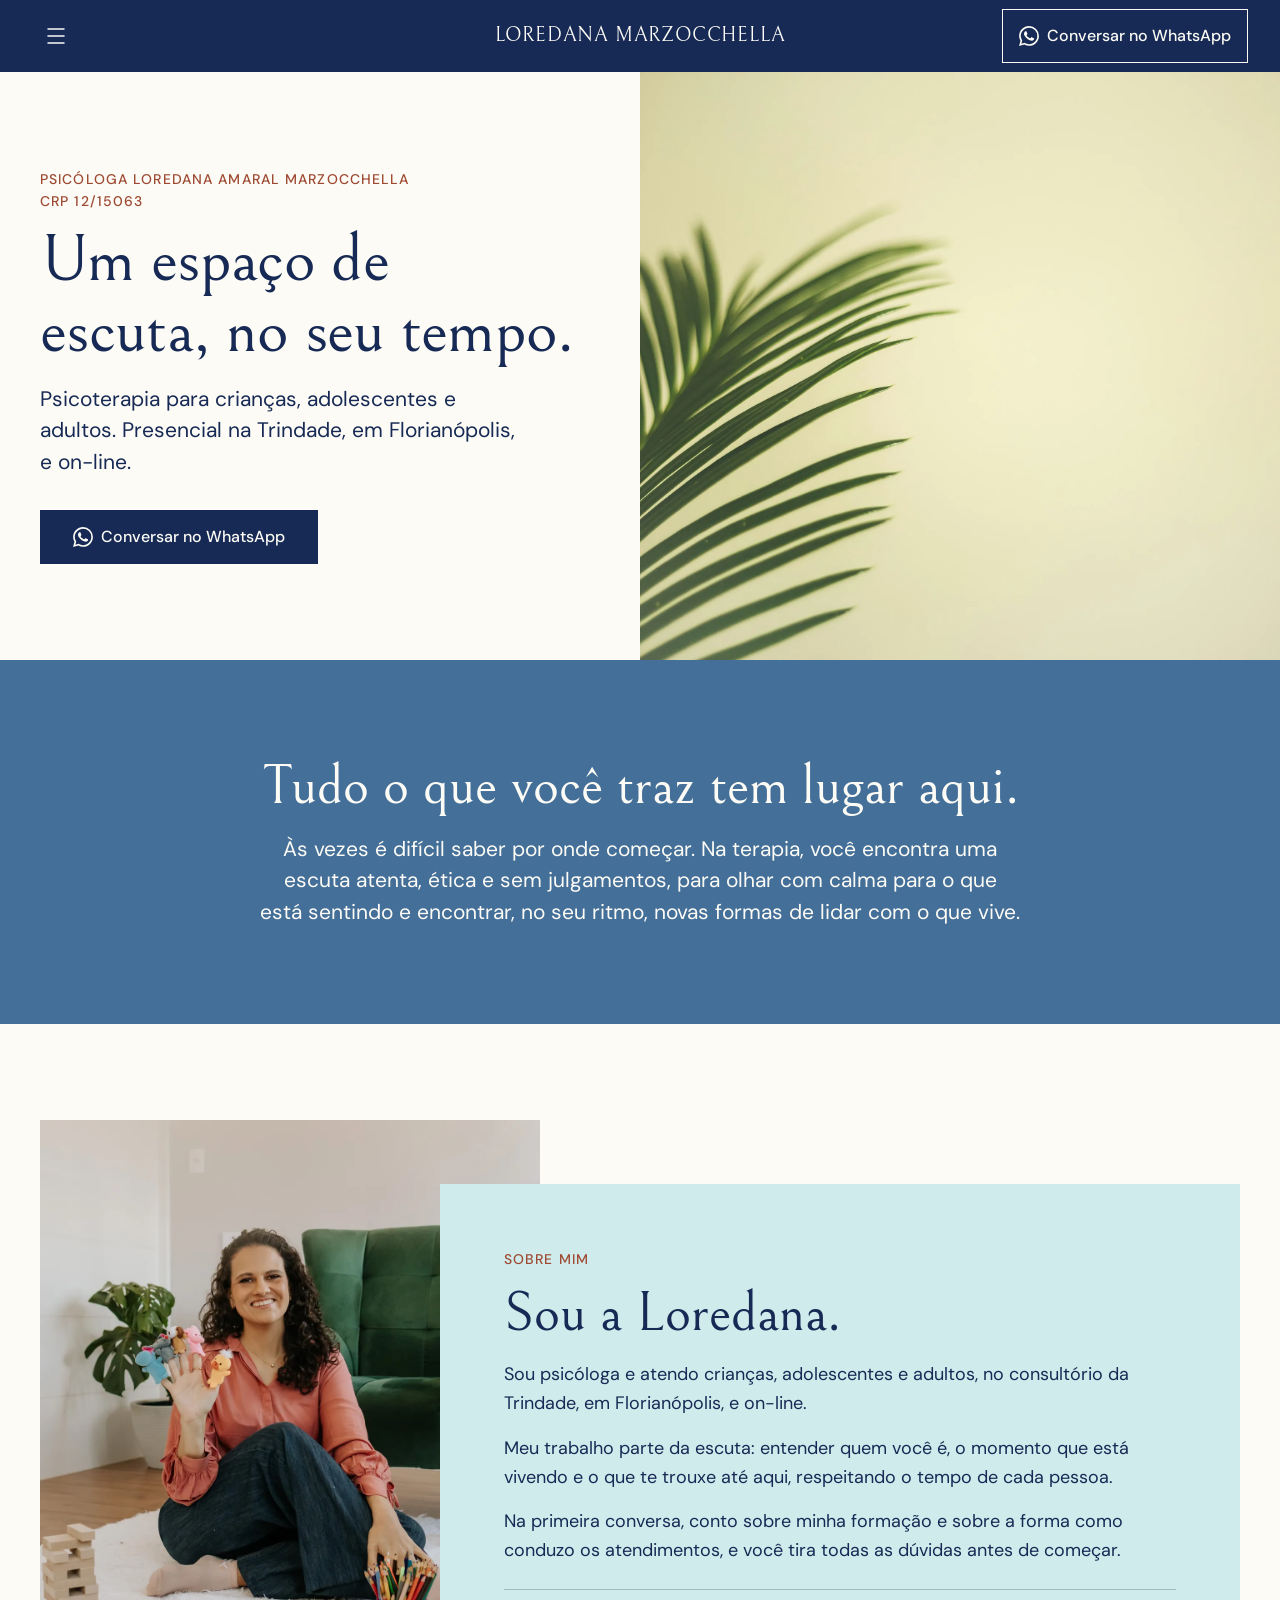
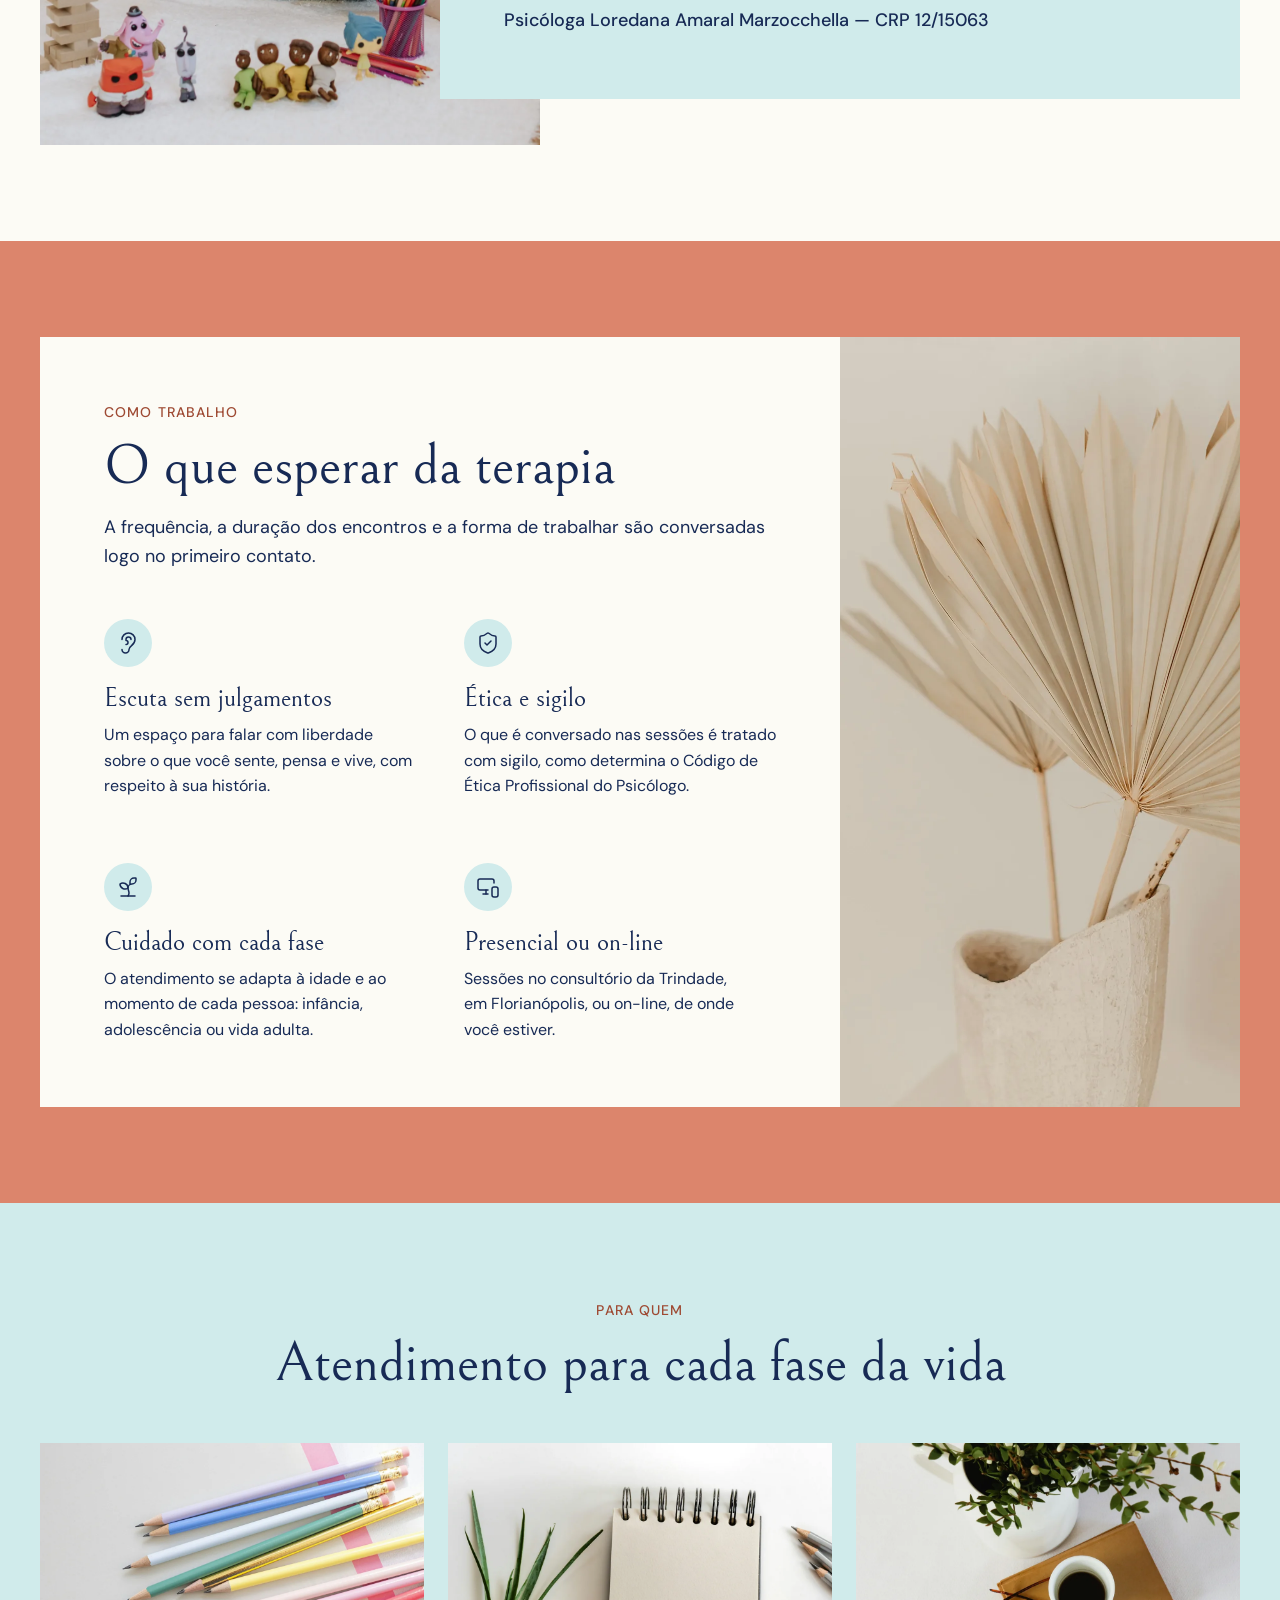
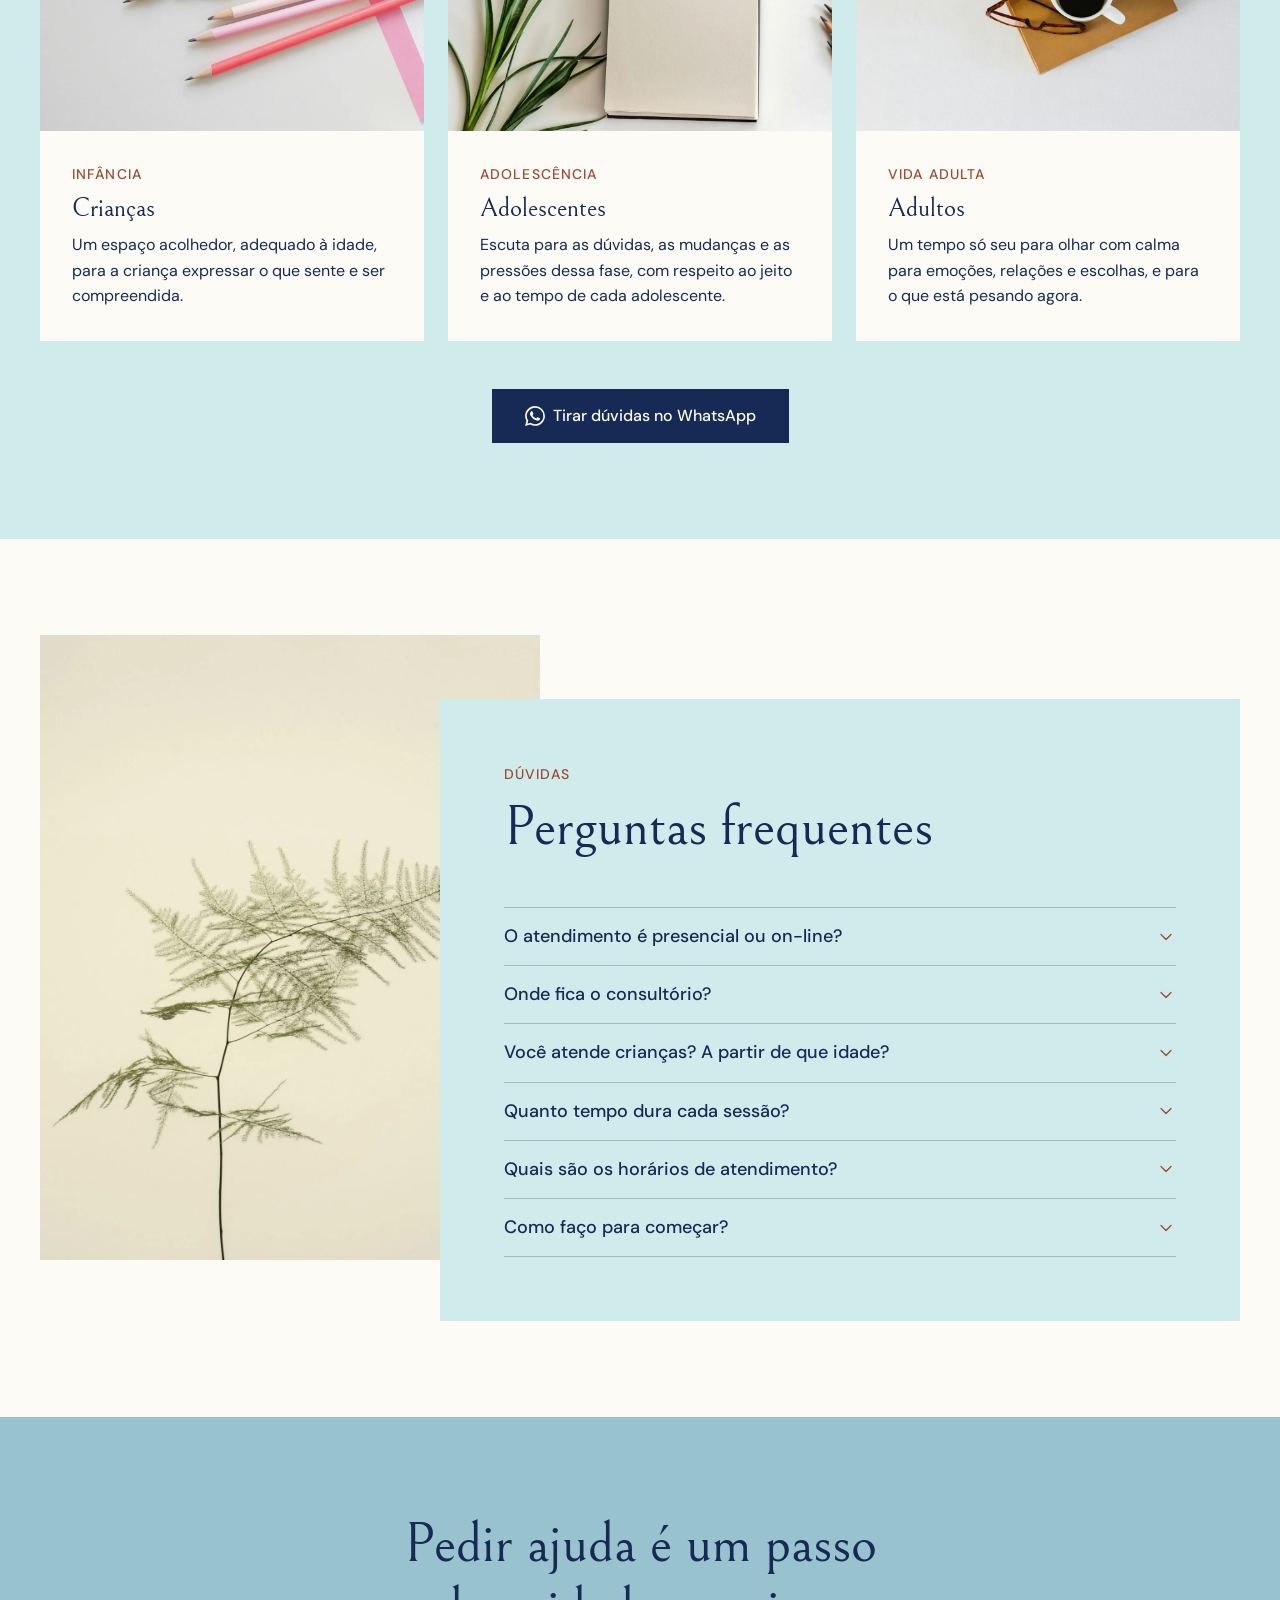
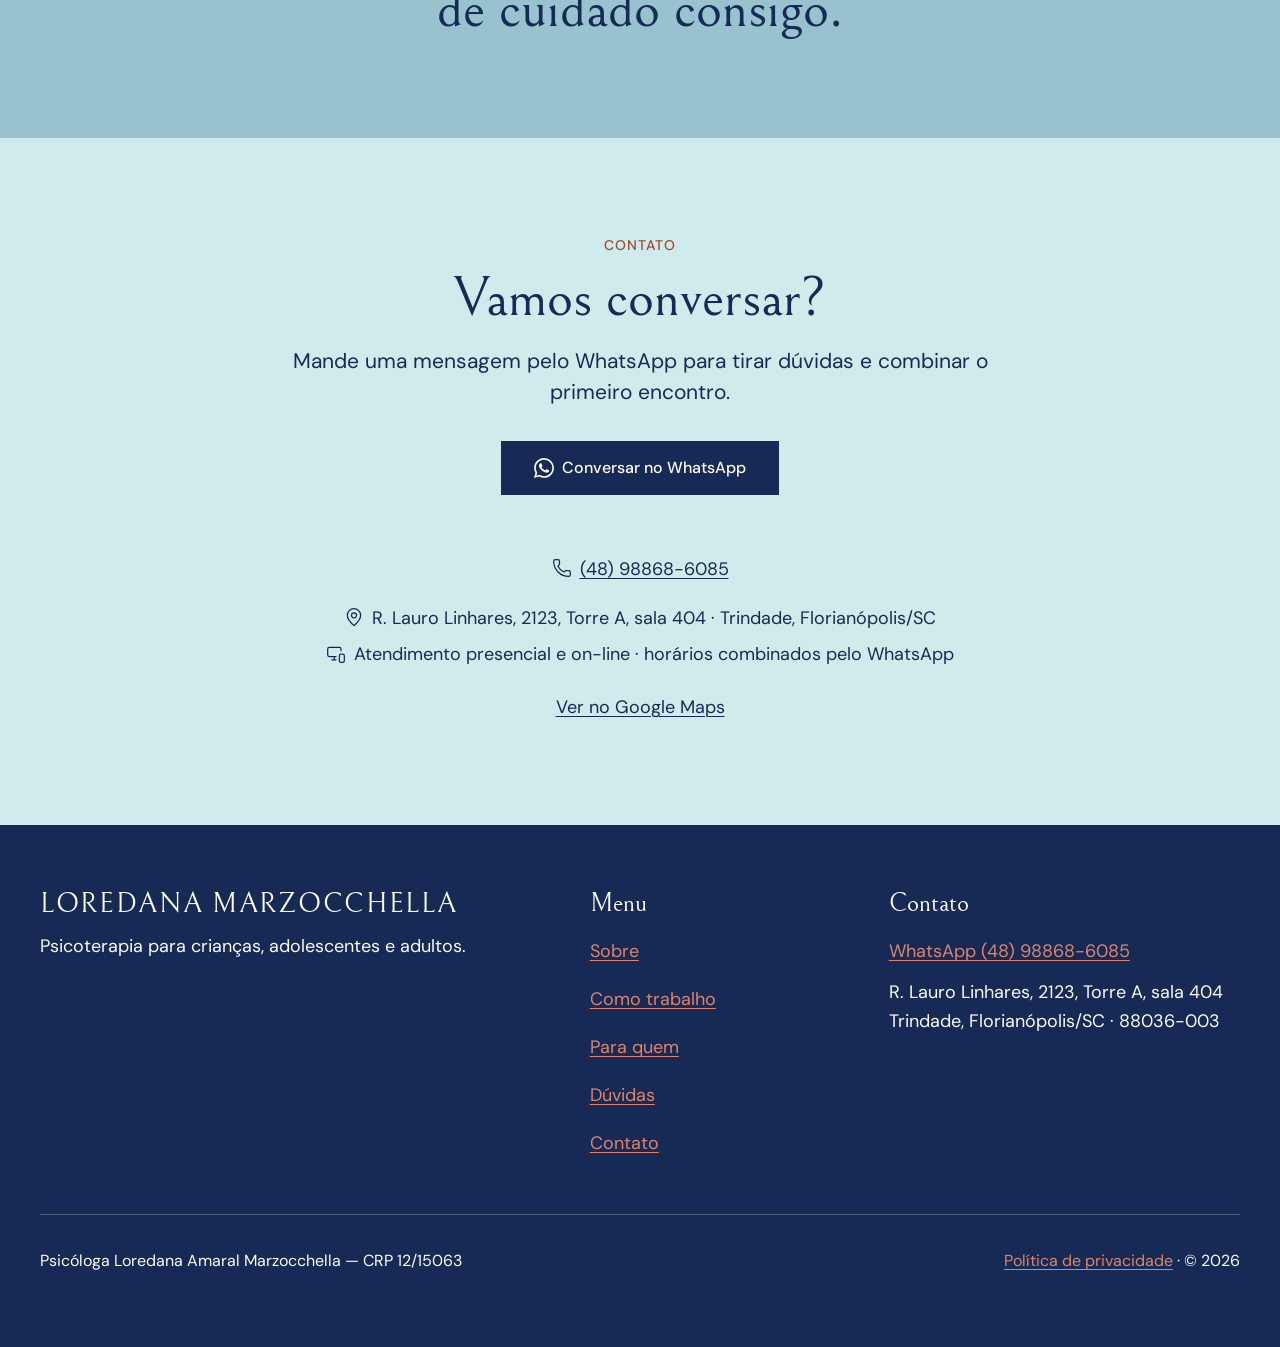
==== commit e82ecda2: "Atualização do site" ====
--- a/index.html
+++ b/index.html
@@ -129,11 +129,10 @@
   <section class="secao sobre" id="sobre" aria-labelledby="titulo-sobre">
     <div class="container sobre__grade">
       <div class="sobre__retrato midia proporcao-retrato revelar">
-        <div class="foto-pendente">
-          <svg aria-hidden="true" focusable="false" class="icone icone--camera" xmlns="http://www.w3.org/2000/svg" width="24" height="24" viewBox="0 0 24 24" fill="none" stroke="currentColor" stroke-width="1.5" stroke-linecap="round" stroke-linejoin="round" ><path d="M13.997 4a2 2 0 0 1 1.76 1.05l.486.9A2 2 0 0 0 18.003 7H20a2 2 0 0 1 2 2v9a2 2 0 0 1-2 2H4a2 2 0 0 1-2-2V9a2 2 0 0 1 2-2h1.997a2 2 0 0 0 1.759-1.048l.489-.904A2 2 0 0 1 10.004 4z" /><circle cx="12" cy="13" r="3" /></svg>
-          <p class="foto-pendente__titulo">FOTO: retrato da Loredana, meio corpo, luz natural e fundo claro</p>
-          <p class="foto-pendente__meta">Proporção 4:5 · mínimo 1200 px no lado maior</p>
-        </div>
+        <picture>
+          <source srcset="assets/img/sobre-loredana.webp" type="image/webp">
+          <img src="assets/img/sobre-loredana.jpg" width="1200" height="1500" alt="Loredana Marzocchella sorrindo, sentada no tapete do consultório com fantoches de dedo, lápis de cor e brinquedos" loading="lazy">
+        </picture>
       </div>
       <div class="sobre__card revelar">
         <p class="rotulo">Sobre mim</p>
@@ -233,7 +232,7 @@
       </ul>
       <div class="publico__acao revelar">
         <a class="botao" href="https://wa.me/5548988686085?text=Ol%C3%A1%2C%20Loredana!%20Vi%20seu%20site%20e%20gostaria%20de%20tirar%20algumas%20d%C3%BAvidas%20antes%20de%20agendar." target="_blank" rel="noopener">
-          <svg class="icone icone--marca" width="20" height="20" fill="currentColor" aria-hidden="true" focusable="false" role="img" viewBox="0 0 24 24" xmlns="http://www.w3.org/2000/svg"><path d="M17.472 14.382c-.297-.149-1.758-.867-2.03-.967-.273-.099-.471-.148-.67.15-.197.297-.767.966-.94 1.164-.173.199-.347.223-.644.075-.297-.15-1.255-.463-2.39-1.475-.883-.788-1.48-1.761-1.653-2.059-.173-.297-.018-.458.13-.606.134-.133.298-.347.446-.52.149-.174.198-.298.298-.497.099-.198.05-.371-.025-.52-.075-.149-.669-1.612-.916-2.207-.242-.579-.487-.5-.669-.51-.173-.008-.371-.01-.57-.01-.198 0-.52.074-.792.372-.272.297-1.04 1.016-1.04 2.479 0 1.462 1.065 2.875 1.213 3.074.149.198 2.096 3.2 5.077 4.487.709.306 1.262.489 1.694.625.712.227 1.36.195 1.871.118.571-.085 1.758-.719 2.006-1.413.248-.694.248-1.289.173-1.413-.074-.124-.272-.198-.57-.347m-5.421 7.403h-.004a9.87 9.87 0 01-5.031-1.378l-.361-.214-3.741.982.998-3.648-.235-.374a9.86 9.86 0 01-1.51-5.26c.001-5.45 4.436-9.884 9.888-9.884 2.64 0 5.122 1.03 6.988 2.898a9.825 9.825 0 012.893 6.994c-.003 5.45-4.437 9.884-9.885 9.884m8.413-18.297A11.815 11.815 0 0012.05 0C5.495 0 .16 5.335.157 11.892c0 2.096.547 4.142 1.588 5.945L.057 24l6.305-1.654a11.882 11.882 0 005.683 1.448h.005c6.554 0 11.89-5.335 11.893-11.893a11.821 11.821 0 00-3.48-8.413Z"/></svg>Converse pelo WhatsApp antes de agendar
+          <svg class="icone icone--marca" width="20" height="20" fill="currentColor" aria-hidden="true" focusable="false" role="img" viewBox="0 0 24 24" xmlns="http://www.w3.org/2000/svg"><path d="M17.472 14.382c-.297-.149-1.758-.867-2.03-.967-.273-.099-.471-.148-.67.15-.197.297-.767.966-.94 1.164-.173.199-.347.223-.644.075-.297-.15-1.255-.463-2.39-1.475-.883-.788-1.48-1.761-1.653-2.059-.173-.297-.018-.458.13-.606.134-.133.298-.347.446-.52.149-.174.198-.298.298-.497.099-.198.05-.371-.025-.52-.075-.149-.669-1.612-.916-2.207-.242-.579-.487-.5-.669-.51-.173-.008-.371-.01-.57-.01-.198 0-.52.074-.792.372-.272.297-1.04 1.016-1.04 2.479 0 1.462 1.065 2.875 1.213 3.074.149.198 2.096 3.2 5.077 4.487.709.306 1.262.489 1.694.625.712.227 1.36.195 1.871.118.571-.085 1.758-.719 2.006-1.413.248-.694.248-1.289.173-1.413-.074-.124-.272-.198-.57-.347m-5.421 7.403h-.004a9.87 9.87 0 01-5.031-1.378l-.361-.214-3.741.982.998-3.648-.235-.374a9.86 9.86 0 01-1.51-5.26c.001-5.45 4.436-9.884 9.888-9.884 2.64 0 5.122 1.03 6.988 2.898a9.825 9.825 0 012.893 6.994c-.003 5.45-4.437 9.884-9.885 9.884m8.413-18.297A11.815 11.815 0 0012.05 0C5.495 0 .16 5.335.157 11.892c0 2.096.547 4.142 1.588 5.945L.057 24l6.305-1.654a11.882 11.882 0 005.683 1.448h.005c6.554 0 11.89-5.335 11.893-11.893a11.821 11.821 0 00-3.48-8.413Z"/></svg>Tirar dúvidas no WhatsApp
         </a>
       </div>
     </div>
@@ -296,7 +295,7 @@
       </a>
       <ul class="contato__lista" role="list">
         <li><svg aria-hidden="true" focusable="false" class="icone icone--phone" xmlns="http://www.w3.org/2000/svg" width="20" height="20" viewBox="0 0 24 24" fill="none" stroke="currentColor" stroke-width="1.5" stroke-linecap="round" stroke-linejoin="round" ><path d="M13.832 16.568a1 1 0 0 0 1.213-.303l.355-.465A2 2 0 0 1 17 15h3a2 2 0 0 1 2 2v3a2 2 0 0 1-2 2A18 18 0 0 1 2 4a2 2 0 0 1 2-2h3a2 2 0 0 1 2 2v3a2 2 0 0 1-.8 1.6l-.468.351a1 1 0 0 0-.292 1.233 14 14 0 0 0 6.392 6.384" /></svg><a href="tel:+5548988686085">(48) 98868-6085</a></li>
-        <li><svg aria-hidden="true" focusable="false" class="icone icone--map-pin" xmlns="http://www.w3.org/2000/svg" width="20" height="20" viewBox="0 0 24 24" fill="none" stroke="currentColor" stroke-width="1.5" stroke-linecap="round" stroke-linejoin="round" ><path d="M20 10c0 4.993-5.539 10.193-7.399 11.799a1 1 0 0 1-1.202 0C9.539 20.193 4 14.993 4 10a8 8 0 0 1 16 0" /><circle cx="12" cy="10" r="3" /></svg><span>R. Lauro Linhares, 2123, Torre A, sala 404 · Trindade, Florianópolis/SC</span></li>
+        <li><svg aria-hidden="true" focusable="false" class="icone icone--map-pin" xmlns="http://www.w3.org/2000/svg" width="20" height="20" viewBox="0 0 24 24" fill="none" stroke="currentColor" stroke-width="1.5" stroke-linecap="round" stroke-linejoin="round" ><path d="M20 10c0 4.993-5.539 10.193-7.399 11.799a1 1 0 0 1-1.202 0C9.539 20.193 4 14.993 4 10a8 8 0 0 1 16 0" /><circle cx="12" cy="10" r="3" /></svg><span>R. Lauro Linhares, 2123, Torre A, <span class="sem-quebra">sala 404</span> · Trindade, Florianópolis/SC</span></li>
         <li><svg aria-hidden="true" focusable="false" class="icone icone--monitor-smartphone" xmlns="http://www.w3.org/2000/svg" width="20" height="20" viewBox="0 0 24 24" fill="none" stroke="currentColor" stroke-width="1.5" stroke-linecap="round" stroke-linejoin="round" ><path d="M18 8V6a2 2 0 0 0-2-2H4a2 2 0 0 0-2 2v7a2 2 0 0 0 2 2h8" /><path d="M10 19v-3.96 3.15" /><path d="M7 19h5" /><rect width="6" height="10" x="16" y="12" rx="2" /></svg><span>Atendimento presencial e on-line · horários combinados pelo WhatsApp</span></li>
       </ul>
       <a class="link" href="https://www.google.com/maps/search/?api=1&amp;query=Psic%C3%B3loga%20Loredana%20Marzocchella&amp;query_place_id=ChIJ_0gYUjM5J5UR94pvNhBhl1Y" target="_blank" rel="noopener">Ver no Google Maps</a>
@@ -324,7 +323,7 @@
       <h2 class="rodape__titulo">Contato</h2>
       <ul role="list">
         <li><a href="https://wa.me/5548988686085?text=Ol%C3%A1%2C%20Loredana!%20Vi%20seu%20site%20e%20gostaria%20de%20saber%20mais%20sobre%20o%20atendimento." target="_blank" rel="noopener">WhatsApp (48) 98868-6085</a></li>
-        <li>R. Lauro Linhares, 2123, Torre A, sala 404<br>Trindade, Florianópolis/SC · 88036-003</li>
+        <li>R. Lauro Linhares, 2123, Torre A, <span class="sem-quebra">sala 404</span><br>Trindade, Florianópolis/SC · <span class="sem-quebra">88036-003</span></li>
       </ul>
     </div>
   </div>
--- a/assets/css/base.css
+++ b/assets/css/base.css
@@ -108,6 +108,8 @@
 }
 .whatsapp-fixo[data-visivel="true"] { transform: none; }
 @media (min-width: 900px) { .whatsapp-fixo { display: none; } }
+/* Reserva o espaço do botão fixo no fim da página, senão ele cobre o último conteúdo (lição: Loredana) */
+@media (max-width: 899px) { body:has(.whatsapp-fixo) { padding-bottom: calc(56px + var(--space-6)); } }
 
 /* Caixa de foto real que falta (specs/design.md §0). Nunca pode sobrar sem registro em revisao/pendencias.md. */
 .foto-pendente {
--- a/assets/css/style.css
+++ b/assets/css/style.css
@@ -9,6 +9,7 @@
   --accent: #DC856C;
   --accent-texto: #9E4A33;
   --border: rgba(23, 42, 85, 0.25);
+  --raio-botao: 0; /* um raio só para todos os botões, inclusive o fixo (specs/design.md §6) */
   --texto: var(--brand);
   --focus-ring: var(--brand);
 
@@ -28,8 +29,9 @@
 .fundo-escuro { --focus-ring: var(--surface-1); }
 
 /* Base */
+main { background: var(--surface-1); }
 body {
-  background: var(--surface-1);
+  background: var(--brand); /* o padding-bottom do base.css (espaço do botão fixo) continua o rodapé */
   color: var(--texto);
   font-family: var(--fonte-texto);
   font-size: var(--fs-corpo);
@@ -67,7 +69,7 @@
   display: inline-flex; align-items: center; justify-content: center; gap: var(--space-2);
   min-height: 48px; padding: var(--space-4) var(--space-6);
   background: var(--brand); color: var(--surface-1);
-  border: 1px solid var(--brand); border-radius: 0;
+  border: 1px solid var(--brand); border-radius: var(--raio-botao);
   font-family: var(--fonte-texto); font-size: 1rem; font-weight: 500; line-height: 1.25;
   text-decoration: none; text-align: center;
   transition: background-color 0.2s var(--ease-out), color 0.2s var(--ease-out), border-color 0.2s var(--ease-out);
@@ -170,6 +172,7 @@
 /* Sobre */
 .sobre__grade { display: grid; }
 .sobre__retrato { width: 100%; }
+.sobre__retrato img { object-position: 45% 30%; }
 .sobre__card {
   position: relative; z-index: 1;
   margin: calc(-1 * var(--space-7)) var(--space-4) 0;
@@ -187,7 +190,10 @@
     margin: var(--space-8) 0 0;
     padding: var(--space-8);
   }
-  .sobre__retrato .foto-pendente { padding-inline-end: 25%; }
+}
+@media (min-width: 900px) and (max-width: 1199px) {
+  .sobre__retrato { grid-column: 1 / span 6; }
+  .sobre__card { grid-column: 6 / span 7; padding: var(--space-7); }
 }
 @media (min-width: 600px) and (max-width: 899px) {
   .sobre__card { max-width: calc(560px - 2 * var(--space-4)); margin-inline: auto; }
@@ -223,7 +229,7 @@
 .card__corpo h3 { margin-top: var(--space-2); }
 .card__corpo p:last-child { margin-top: var(--space-2); font-size: var(--fs-pequeno); }
 .publico__acao { margin-top: var(--space-7); text-align: center; }
-@media (max-width: 599px) { .publico__acao .botao { width: 100%; padding-inline: var(--space-5); } }
+@media (max-width: 599px) { .publico__acao .botao { width: 100%; } }
 @media (min-width: 900px) {
   .publico__cards { grid-template-columns: repeat(3, 1fr); margin-top: var(--space-7); }
   .card__corpo { padding: var(--space-6); }
@@ -260,15 +266,16 @@
 .contato .lead { margin-top: var(--space-4); }
 .contato .botao { margin-top: var(--space-6); }
 .contato__lista {
-  display: grid; gap: var(--space-2); justify-items: start; width: fit-content;
+  display: grid; gap: var(--space-2); justify-items: center; width: fit-content;
   margin: var(--space-7) auto var(--space-4); padding: 0; list-style: none;
 }
-.contato__lista li { display: flex; align-items: center; gap: var(--space-2); text-align: left; min-height: var(--toque-min); }
-.contato__lista a { display: inline-flex; align-items: center; min-height: var(--toque-min); }
+.contato__lista li { display: block; text-align: center; }
+.contato__lista li .icone { display: inline-block; vertical-align: -0.2em; margin-inline-end: var(--space-2); }
+.contato__lista a { display: inline-block; padding-block: var(--space-3); }
 @media (max-width: 599px) { .contato .botao { width: 100%; } }
 
 /* Rodapé */
-.rodape { background: var(--brand); color: var(--surface-1); padding-block: var(--space-8) var(--space-9); }
+.rodape { background: var(--brand); color: var(--surface-1); padding-block: var(--space-8); }
 .rodape__grade { display: grid; gap: var(--space-7); }
 .rodape__marca { font-size: 1.75rem; letter-spacing: 0.06em; text-transform: uppercase; line-height: 1.1; margin-bottom: var(--space-3); }
 .rodape__titulo { font-size: 1.625rem; margin-bottom: var(--space-3); }
@@ -280,7 +287,6 @@
   font-size: var(--fs-pequeno);
 }
 @media (min-width: 900px) {
-  .rodape { padding-block: var(--space-8); }
   .rodape__grade { grid-template-columns: 2fr 1fr 1.4fr; }
   .rodape__final { display: flex; justify-content: space-between; align-items: center; }
 }
@@ -289,7 +295,9 @@
 .whatsapp-fixo .icone, .link .icone { width: var(--icone-linha); height: var(--icone-linha); }
 .whatsapp-fixo {
   background: var(--brand); color: var(--surface-1);
-  font-weight: 500; font-size: 1rem; border: 1px solid var(--surface-1);
+  min-height: 48px; padding: var(--space-4) var(--space-6);
+  font-family: var(--fonte-texto); font-size: 1rem; font-weight: 500; line-height: 1.25;
+  border: 1px solid var(--surface-1); border-radius: var(--raio-botao);
 }
 
 /* Páginas internas (privacidade, 404) */
@@ -301,3 +309,8 @@
 .pagina__acoes { display: flex; flex-wrap: wrap; align-items: center; gap: var(--space-4) var(--space-5); margin-top: var(--space-6); }
 .pagina__acoes .botao { margin-top: 0; }
 .pagina__acoes .link { gap: var(--space-2); }
+
+/* Celular estreito: menos padding lateral em TODOS os botões. Fica no fim para vencer as regras base. */
+@media (max-width: 399px) {
+  .botao, .whatsapp-fixo { padding-inline: var(--space-4); }
+}
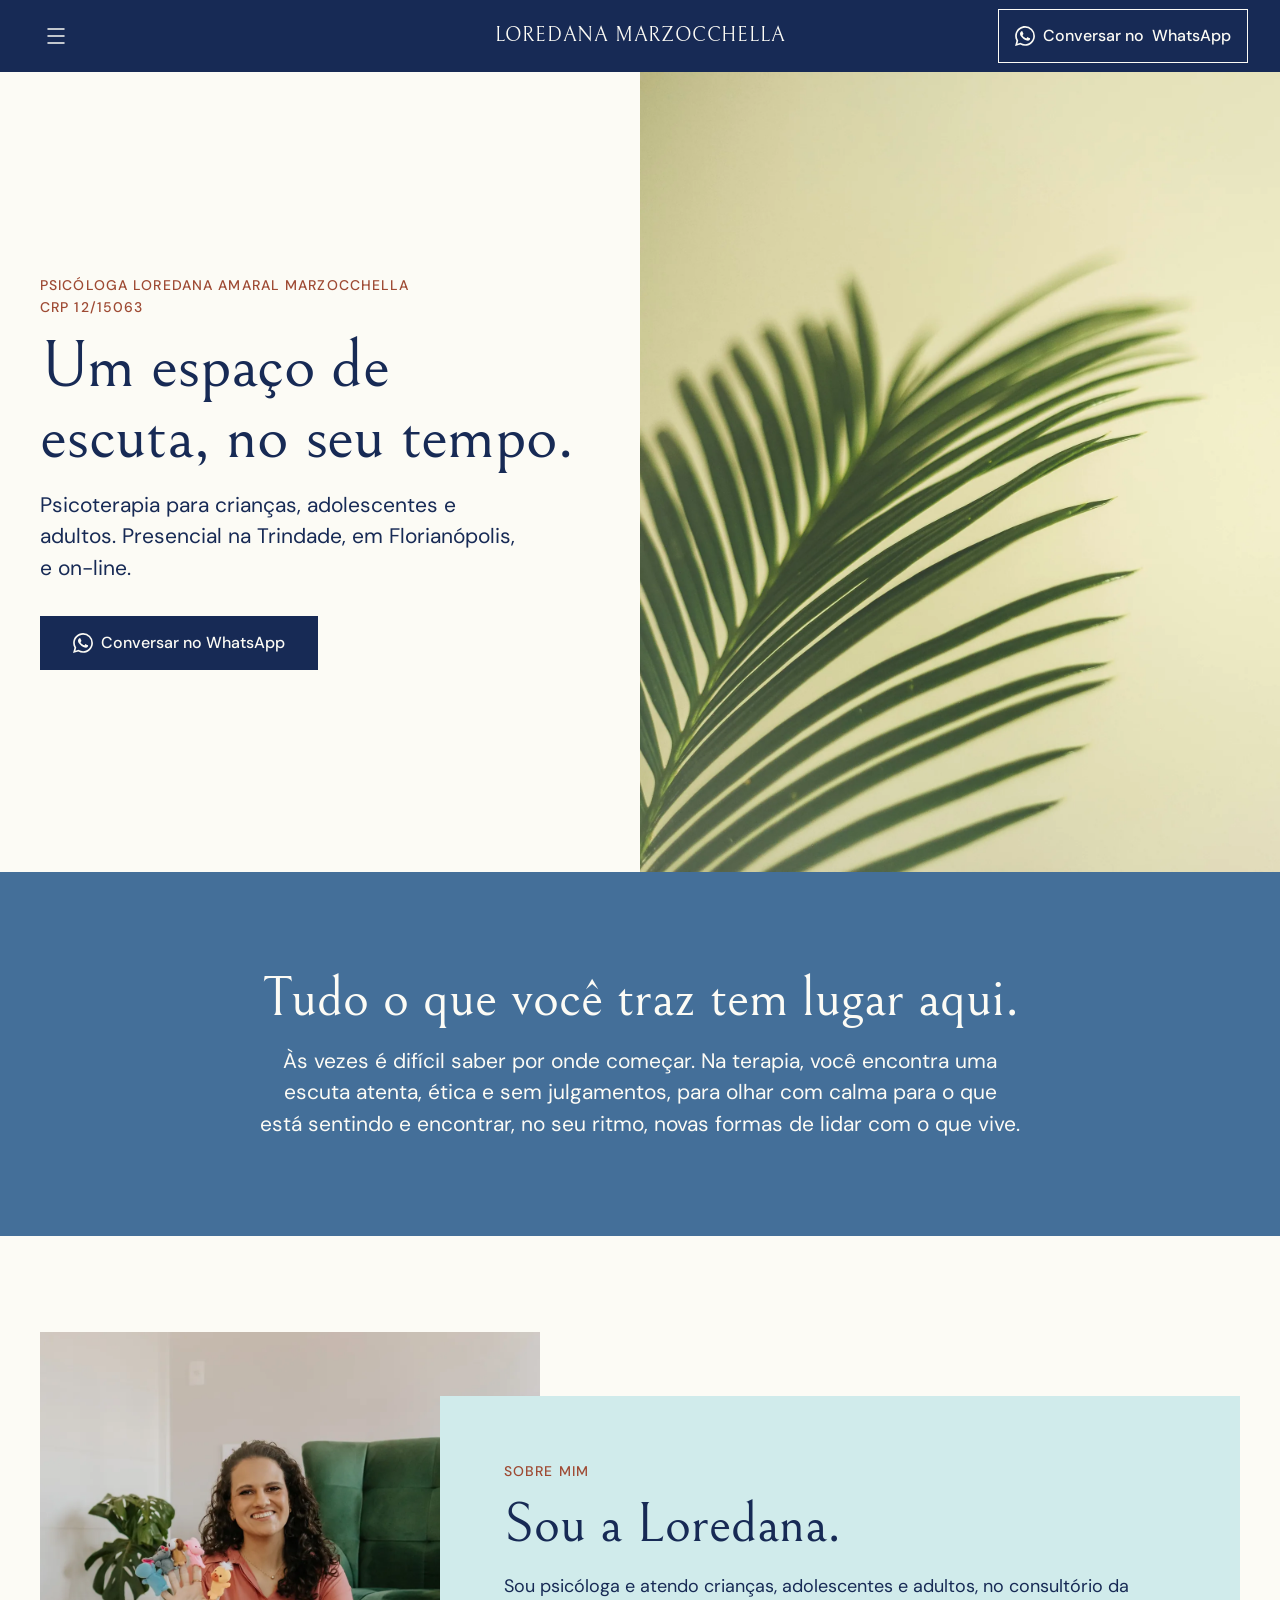
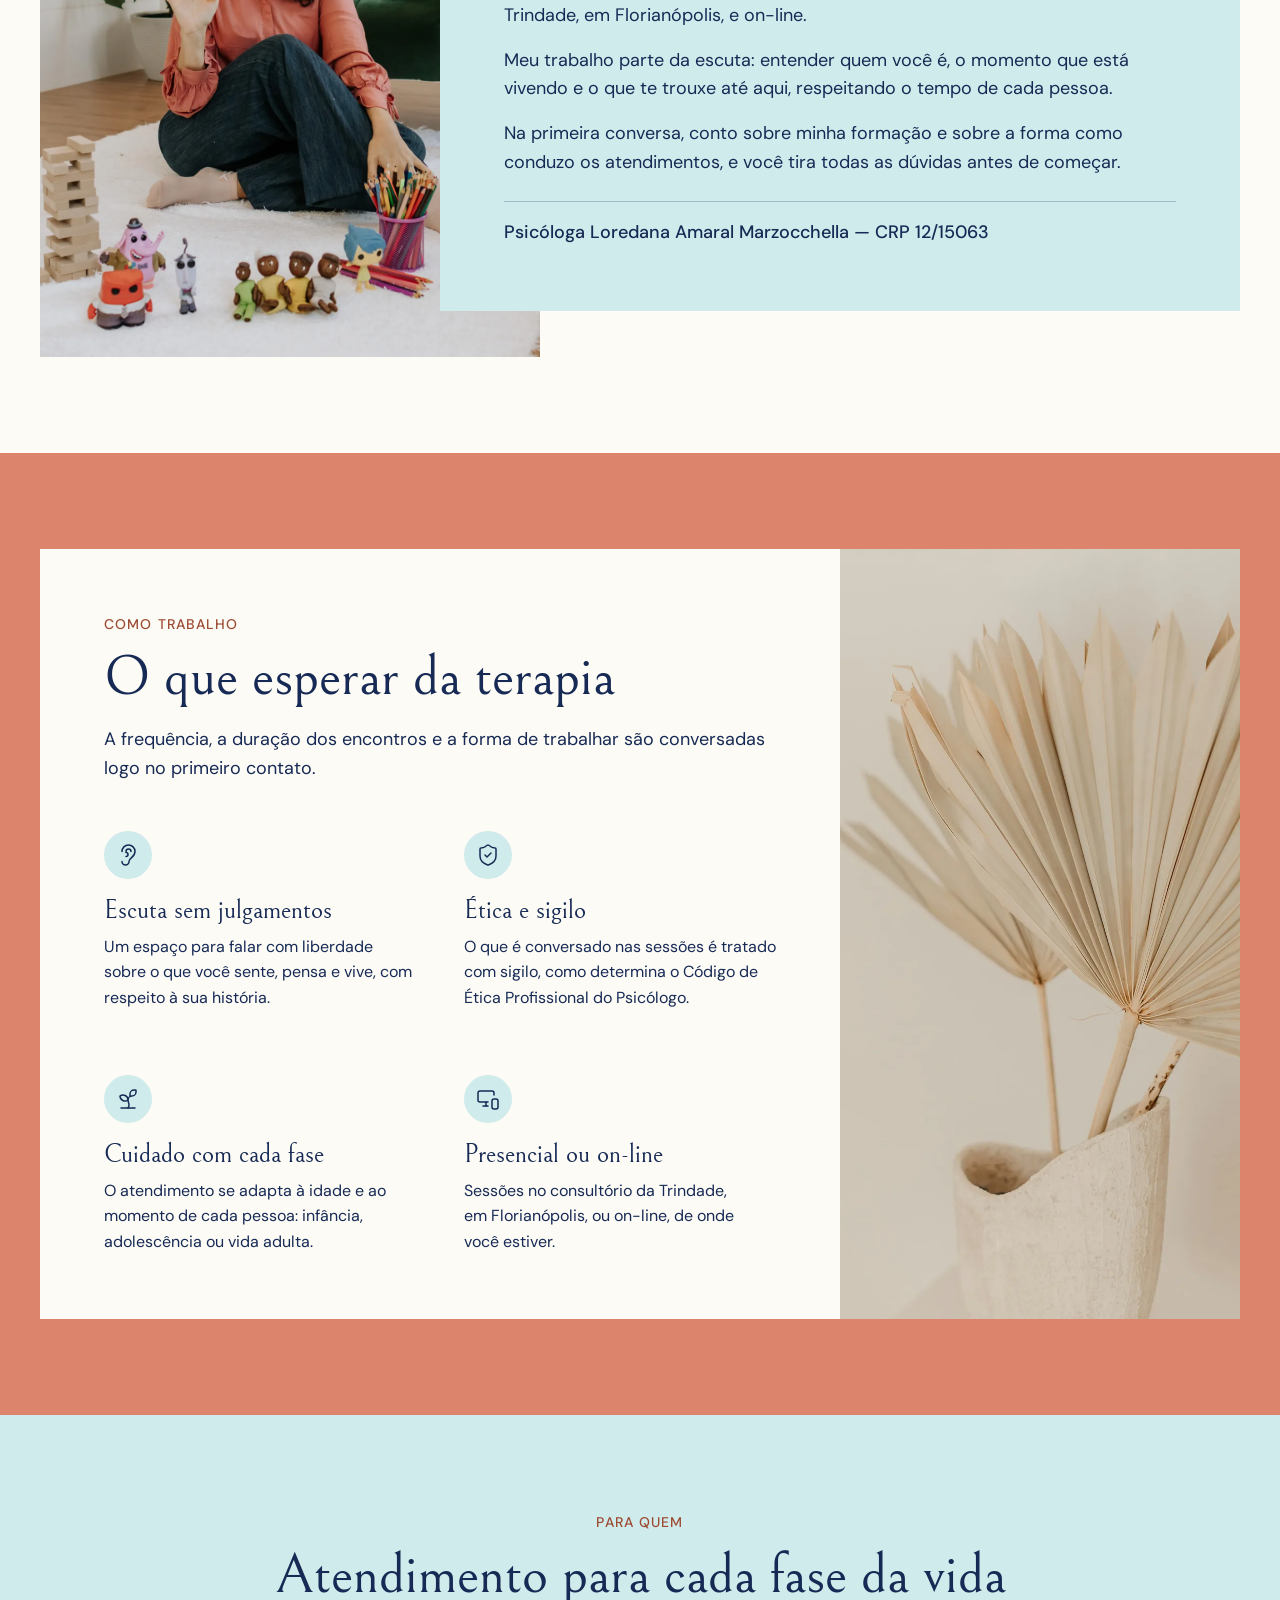
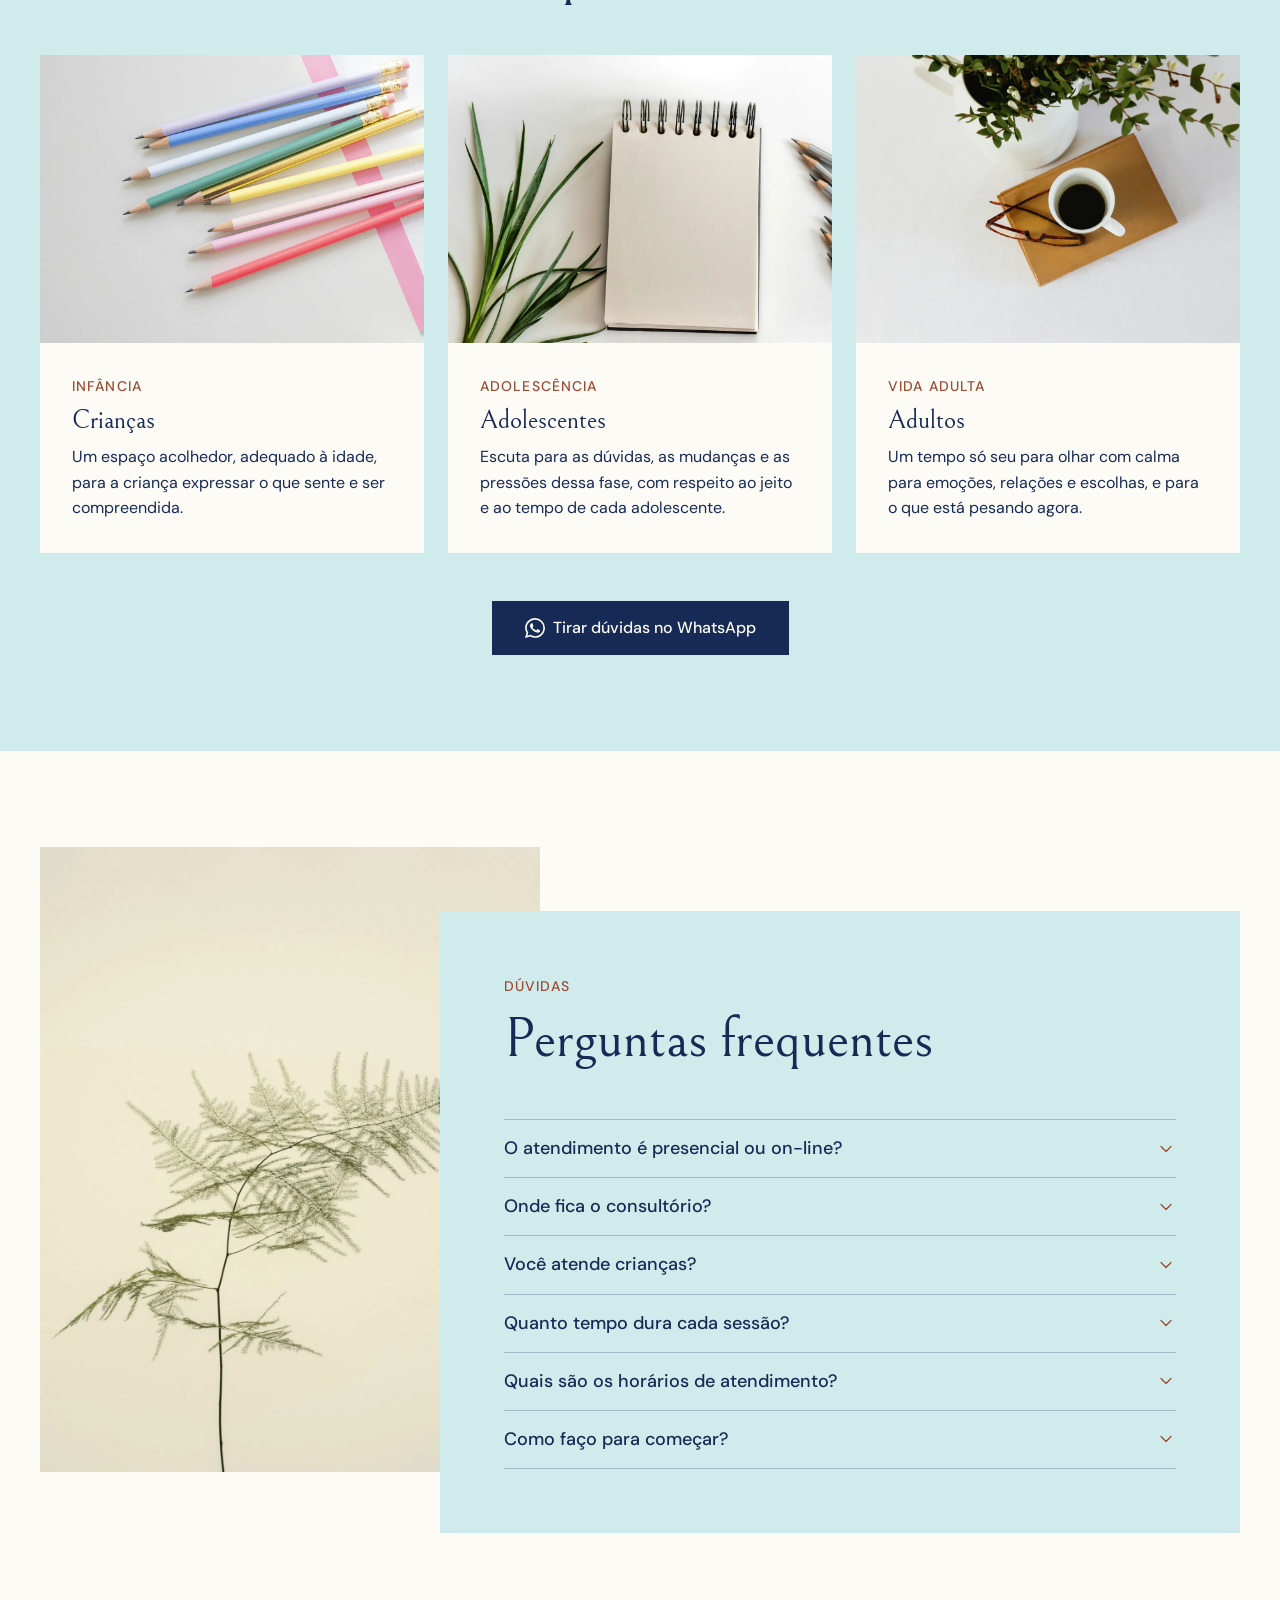
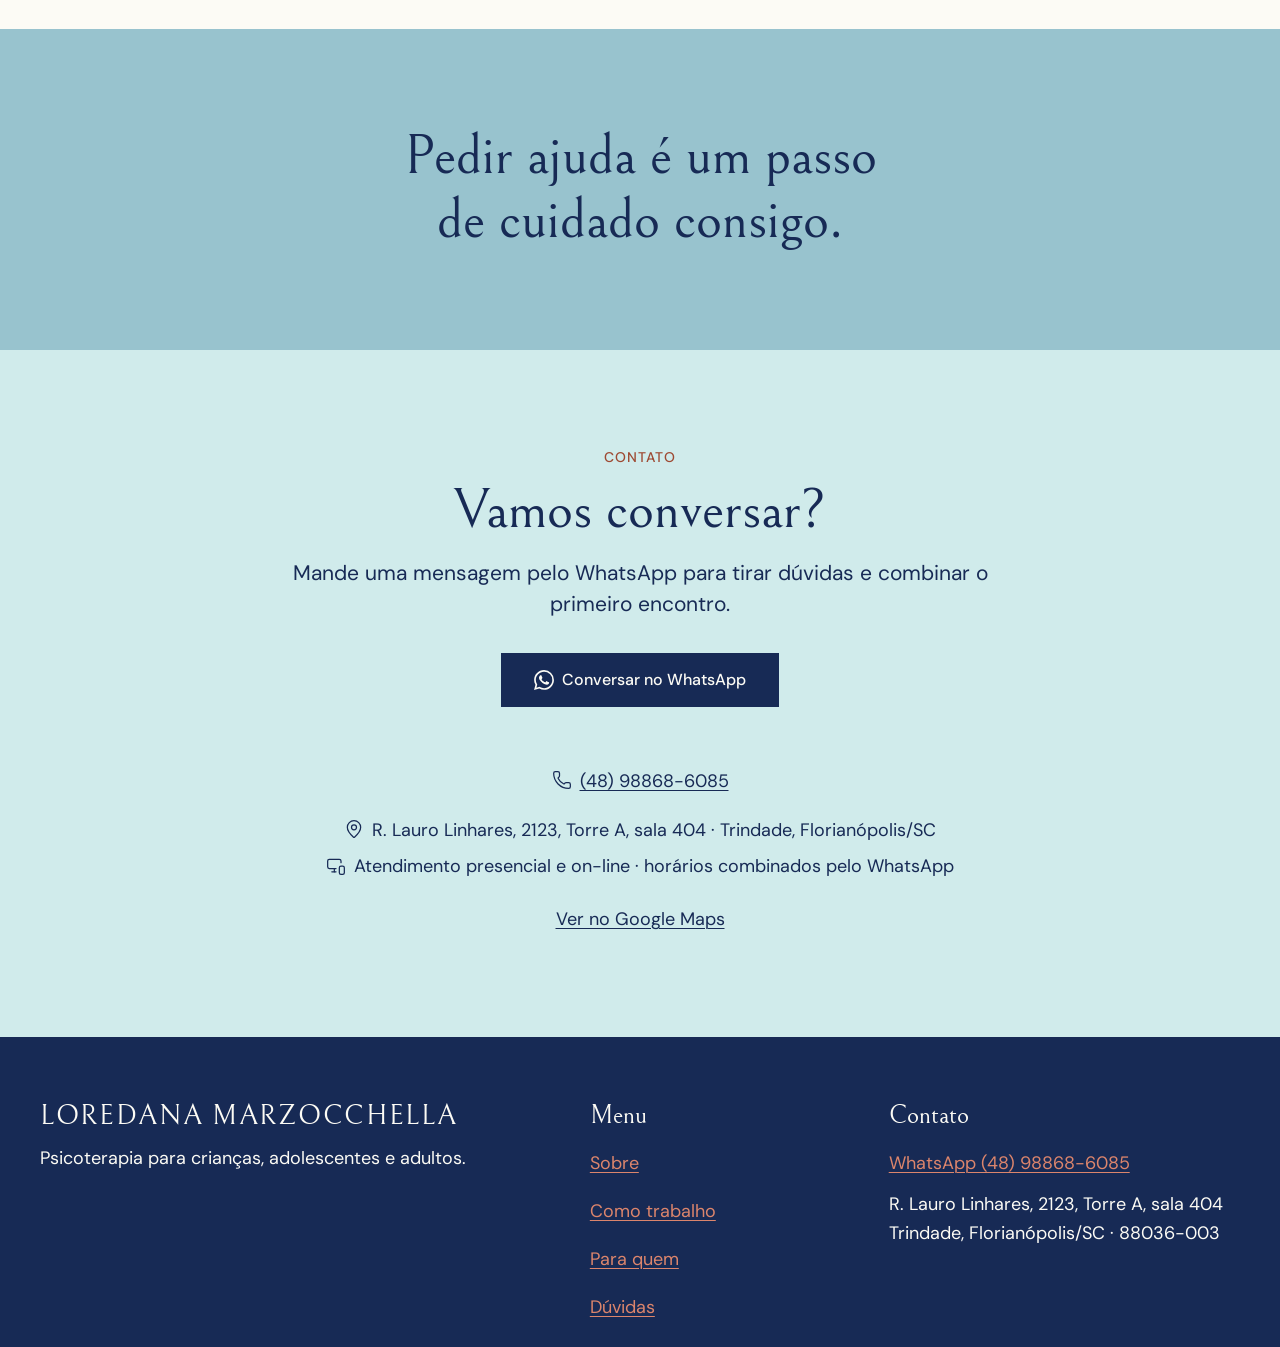
==== commit 73346b58: "Revisão via Claude Desktop 2026-10-09 17:56" ====
--- a/index.html
+++ b/index.html
@@ -79,7 +79,7 @@
     </nav>
     <a class="cabecalho__marca" href="#conteudo" aria-label="Loredana Marzocchella, início">Loredana Marzocchella</a>
     <a class="botao botao--contorno cabecalho__cta" href="https://wa.me/5548988686085?text=Ol%C3%A1%2C%20Loredana!%20Vi%20seu%20site%20e%20gostaria%20de%20saber%20mais%20sobre%20o%20atendimento." target="_blank" rel="noopener">
-      <svg class="icone icone--marca" width="20" height="20" fill="currentColor" aria-hidden="true" focusable="false" role="img" viewBox="0 0 24 24" xmlns="http://www.w3.org/2000/svg"><path d="M17.472 14.382c-.297-.149-1.758-.867-2.03-.967-.273-.099-.471-.148-.67.15-.197.297-.767.966-.94 1.164-.173.199-.347.223-.644.075-.297-.15-1.255-.463-2.39-1.475-.883-.788-1.48-1.761-1.653-2.059-.173-.297-.018-.458.13-.606.134-.133.298-.347.446-.52.149-.174.198-.298.298-.497.099-.198.05-.371-.025-.52-.075-.149-.669-1.612-.916-2.207-.242-.579-.487-.5-.669-.51-.173-.008-.371-.01-.57-.01-.198 0-.52.074-.792.372-.272.297-1.04 1.016-1.04 2.479 0 1.462 1.065 2.875 1.213 3.074.149.198 2.096 3.2 5.077 4.487.709.306 1.262.489 1.694.625.712.227 1.36.195 1.871.118.571-.085 1.758-.719 2.006-1.413.248-.694.248-1.289.173-1.413-.074-.124-.272-.198-.57-.347m-5.421 7.403h-.004a9.87 9.87 0 01-5.031-1.378l-.361-.214-3.741.982.998-3.648-.235-.374a9.86 9.86 0 01-1.51-5.26c.001-5.45 4.436-9.884 9.888-9.884 2.64 0 5.122 1.03 6.988 2.898a9.825 9.825 0 012.893 6.994c-.003 5.45-4.437 9.884-9.885 9.884m8.413-18.297A11.815 11.815 0 0012.05 0C5.495 0 .16 5.335.157 11.892c0 2.096.547 4.142 1.588 5.945L.057 24l6.305-1.654a11.882 11.882 0 005.683 1.448h.005c6.554 0 11.89-5.335 11.893-11.893a11.821 11.821 0 00-3.48-8.413Z"/></svg>Conversar no WhatsApp
+      <svg class="icone icone--marca" width="20" height="20" fill="currentColor" aria-hidden="true" focusable="false" role="img" viewBox="0 0 24 24" xmlns="http://www.w3.org/2000/svg"><path d="M17.472 14.382c-.297-.149-1.758-.867-2.03-.967-.273-.099-.471-.148-.67.15-.197.297-.767.966-.94 1.164-.173.199-.347.223-.644.075-.297-.15-1.255-.463-2.39-1.475-.883-.788-1.48-1.761-1.653-2.059-.173-.297-.018-.458.13-.606.134-.133.298-.347.446-.52.149-.174.198-.298.298-.497.099-.198.05-.371-.025-.52-.075-.149-.669-1.612-.916-2.207-.242-.579-.487-.5-.669-.51-.173-.008-.371-.01-.57-.01-.198 0-.52.074-.792.372-.272.297-1.04 1.016-1.04 2.479 0 1.462 1.065 2.875 1.213 3.074.149.198 2.096 3.2 5.077 4.487.709.306 1.262.489 1.694.625.712.227 1.36.195 1.871.118.571-.085 1.758-.719 2.006-1.413.248-.694.248-1.289.173-1.413-.074-.124-.272-.198-.57-.347m-5.421 7.403h-.004a9.87 9.87 0 01-5.031-1.378l-.361-.214-3.741.982.998-3.648-.235-.374a9.86 9.86 0 01-1.51-5.26c.001-5.45 4.436-9.884 9.888-9.884 2.64 0 5.122 1.03 6.988 2.898a9.825 9.825 0 012.893 6.994c-.003 5.45-4.437 9.884-9.885 9.884m8.413-18.297A11.815 11.815 0 0012.05 0C5.495 0 .16 5.335.157 11.892c0 2.096.547 4.142 1.588 5.945L.057 24l6.305-1.654a11.882 11.882 0 005.683 1.448h.005c6.554 0 11.89-5.335 11.893-11.893a11.821 11.821 0 00-3.48-8.413Z"/></svg><span class="cabecalho__cta-extra">Conversar no </span>WhatsApp
     </a>
   </div>
 </header>
@@ -252,14 +252,14 @@
         <div class="acordeao">
           <details>
             <summary>O atendimento é presencial ou on-line?<svg aria-hidden="true" focusable="false" class="icone icone--chevron-down" xmlns="http://www.w3.org/2000/svg" width="20" height="20" viewBox="0 0 24 24" fill="none" stroke="currentColor" stroke-width="1.5" stroke-linecap="round" stroke-linejoin="round" ><path d="m6 9 6 6 6-6" /></svg></summary>
-            <p>Os dois. O presencial é no consultório da Trindade, em Florianópolis. O on-line é feito à distância, de onde você estiver.</p>
+            <p>Os dois. O presencial é no consultório da Trindade, em Florianópolis. O on-line é feito a distância, de onde você estiver.</p>
           </details>
           <details>
             <summary>Onde fica o consultório?<svg aria-hidden="true" focusable="false" class="icone icone--chevron-down" xmlns="http://www.w3.org/2000/svg" width="20" height="20" viewBox="0 0 24 24" fill="none" stroke="currentColor" stroke-width="1.5" stroke-linecap="round" stroke-linejoin="round" ><path d="m6 9 6 6 6-6" /></svg></summary>
             <p>Na Rua Lauro Linhares, 2123, Torre A, sala 404, no bairro Trindade, em Florianópolis/SC. <a href="https://www.google.com/maps/search/?api=1&amp;query=Psic%C3%B3loga%20Loredana%20Marzocchella&amp;query_place_id=ChIJ_0gYUjM5J5UR94pvNhBhl1Y" target="_blank" rel="noopener">Ver no Google Maps</a></p>
           </details>
           <details>
-            <summary>Você atende crianças? A partir de que idade?<svg aria-hidden="true" focusable="false" class="icone icone--chevron-down" xmlns="http://www.w3.org/2000/svg" width="20" height="20" viewBox="0 0 24 24" fill="none" stroke="currentColor" stroke-width="1.5" stroke-linecap="round" stroke-linejoin="round" ><path d="m6 9 6 6 6-6" /></svg></summary>
+            <summary>Você atende crianças?<svg aria-hidden="true" focusable="false" class="icone icone--chevron-down" xmlns="http://www.w3.org/2000/svg" width="20" height="20" viewBox="0 0 24 24" fill="none" stroke="currentColor" stroke-width="1.5" stroke-linecap="round" stroke-linejoin="round" ><path d="m6 9 6 6 6-6" /></svg></summary>
             <p>Sim, atendo crianças, adolescentes e adultos. Para saber se o atendimento é indicado para a idade e o momento do seu filho ou filha, mande uma mensagem pelo WhatsApp.</p>
           </details>
           <details>
--- a/assets/css/style.css
+++ b/assets/css/style.css
@@ -100,6 +100,14 @@
 @media (max-width: 399px) {
   .cabecalho__marca { white-space: normal; min-width: 0; }
 }
+/* Celular e tablet: sem menu de três tracinhos; botão de WhatsApp no cabeçalho (regra do Armin, 06/10/2026) */
+.cabecalho__cta-extra { display: none; }
+@media (max-width: 899px) {
+  .cabecalho__menu { display: none; }
+  .cabecalho__marca { white-space: normal; min-width: 0; }
+  .cabecalho__cta { display: inline-flex; flex-shrink: 0; padding-inline: var(--space-4); }
+}
+@media (min-width: 900px) { .cabecalho__cta-extra { display: inline; } }
 @media (min-width: 900px) {
   .cabecalho__barra { display: grid; grid-template-columns: 1fr auto 1fr; }
   .cabecalho__menu { order: 0; justify-self: start; }
@@ -153,6 +161,18 @@
 @media (min-width: 600px) and (max-width: 899px) {
   .heroi__midia { aspect-ratio: auto; width: 100%; height: 640px; }
   .sobre__retrato, .publico__cards { max-width: 560px; margin-inline: auto; }
+}
+/* Celular e tablet: a folha vira fundo do herói, sem quadro separado. Texto no alto, faixa da folha embaixo do botão. */
+@media (max-width: 899px) {
+  .heroi { position: relative; isolation: isolate; }
+  .heroi__midia { position: absolute; inset: 0; z-index: -1; aspect-ratio: auto; width: auto; height: auto; }
+  .heroi__midia picture { display: block; height: 100%; }
+  .heroi__midia img { object-position: 15% 100%; }
+  .heroi__midia::after {
+    content: ""; position: absolute; inset: 0;
+    background: linear-gradient(to bottom, var(--surface-1) 0%, rgba(252, 251, 245, 0.94) calc(100% - 210px), rgba(252, 251, 245, 0) calc(100% - 16px));
+  }
+  .heroi__texto { padding-bottom: calc(var(--space-9) + var(--space-6)); } /* faixa da folha embaixo do botão */
 }
 @media (min-width: 900px) {
   .heroi { grid-template-columns: 1fr 1fr; align-items: center; }
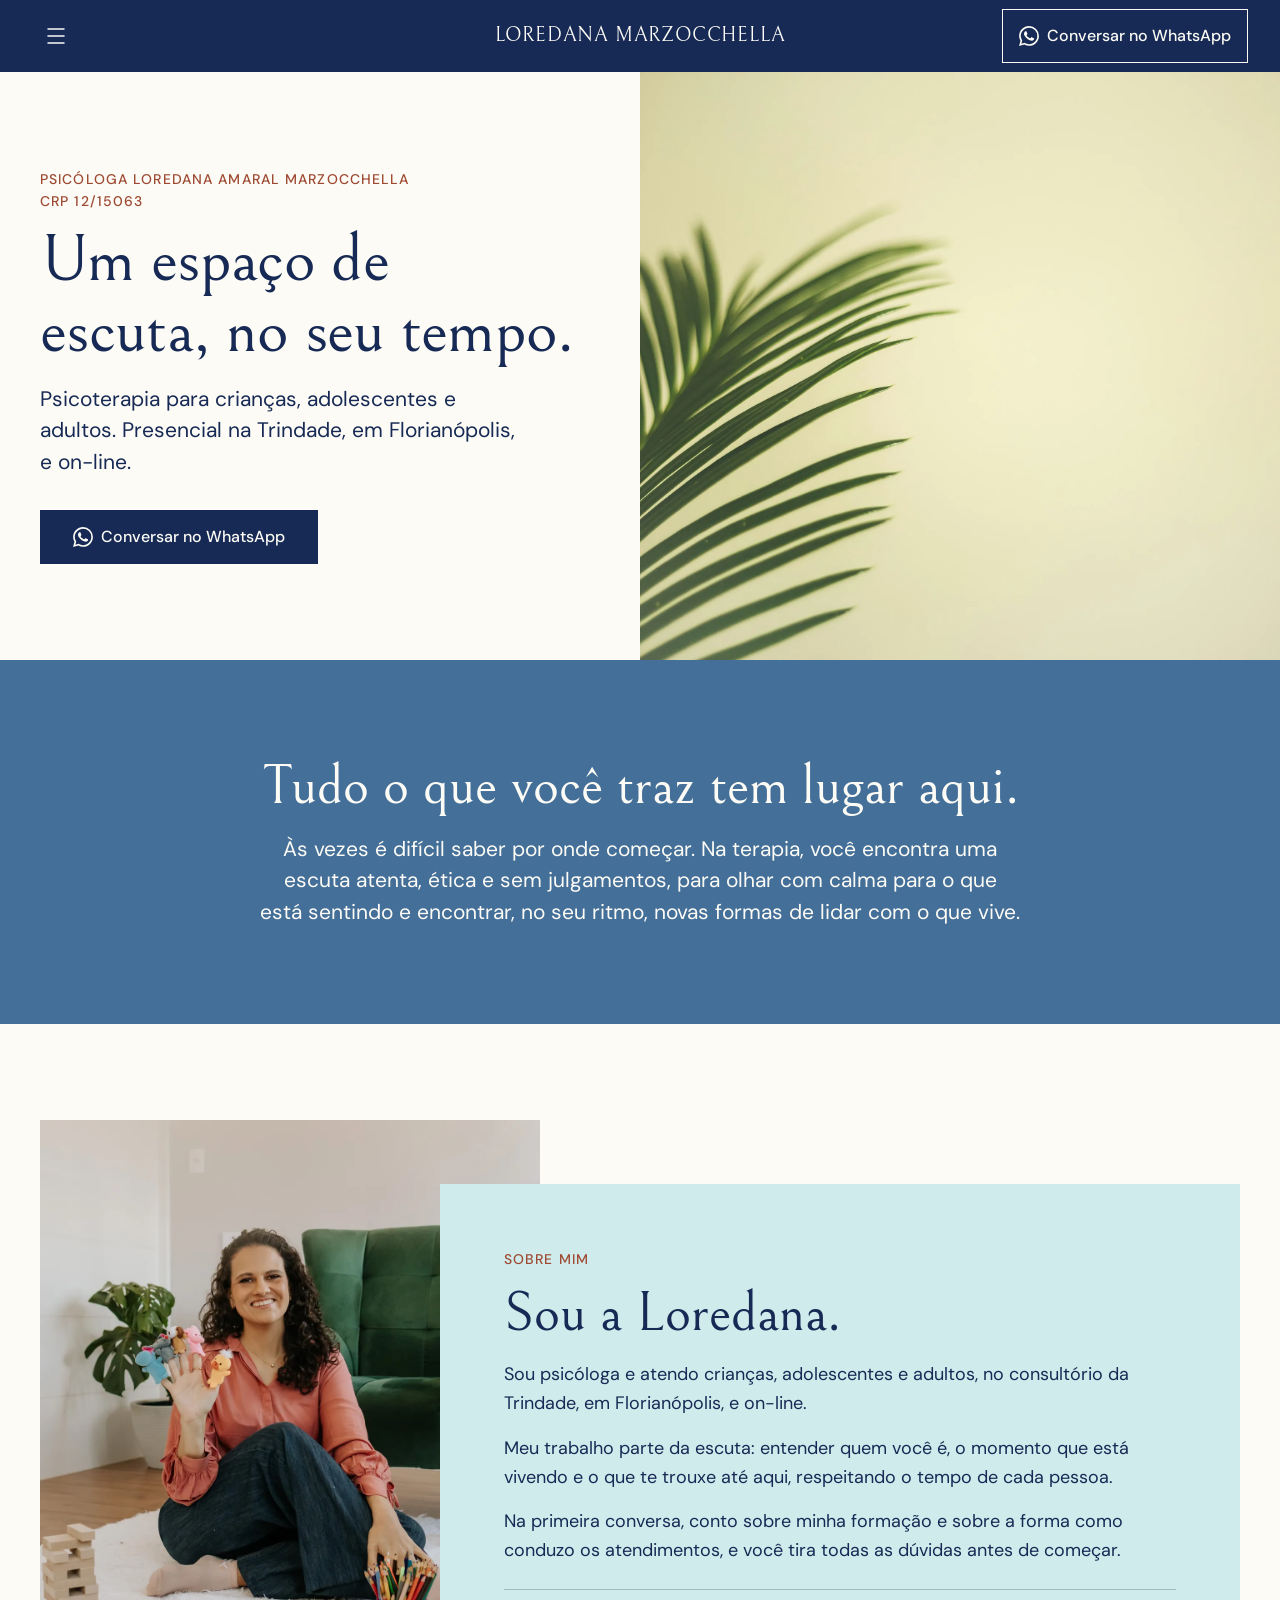
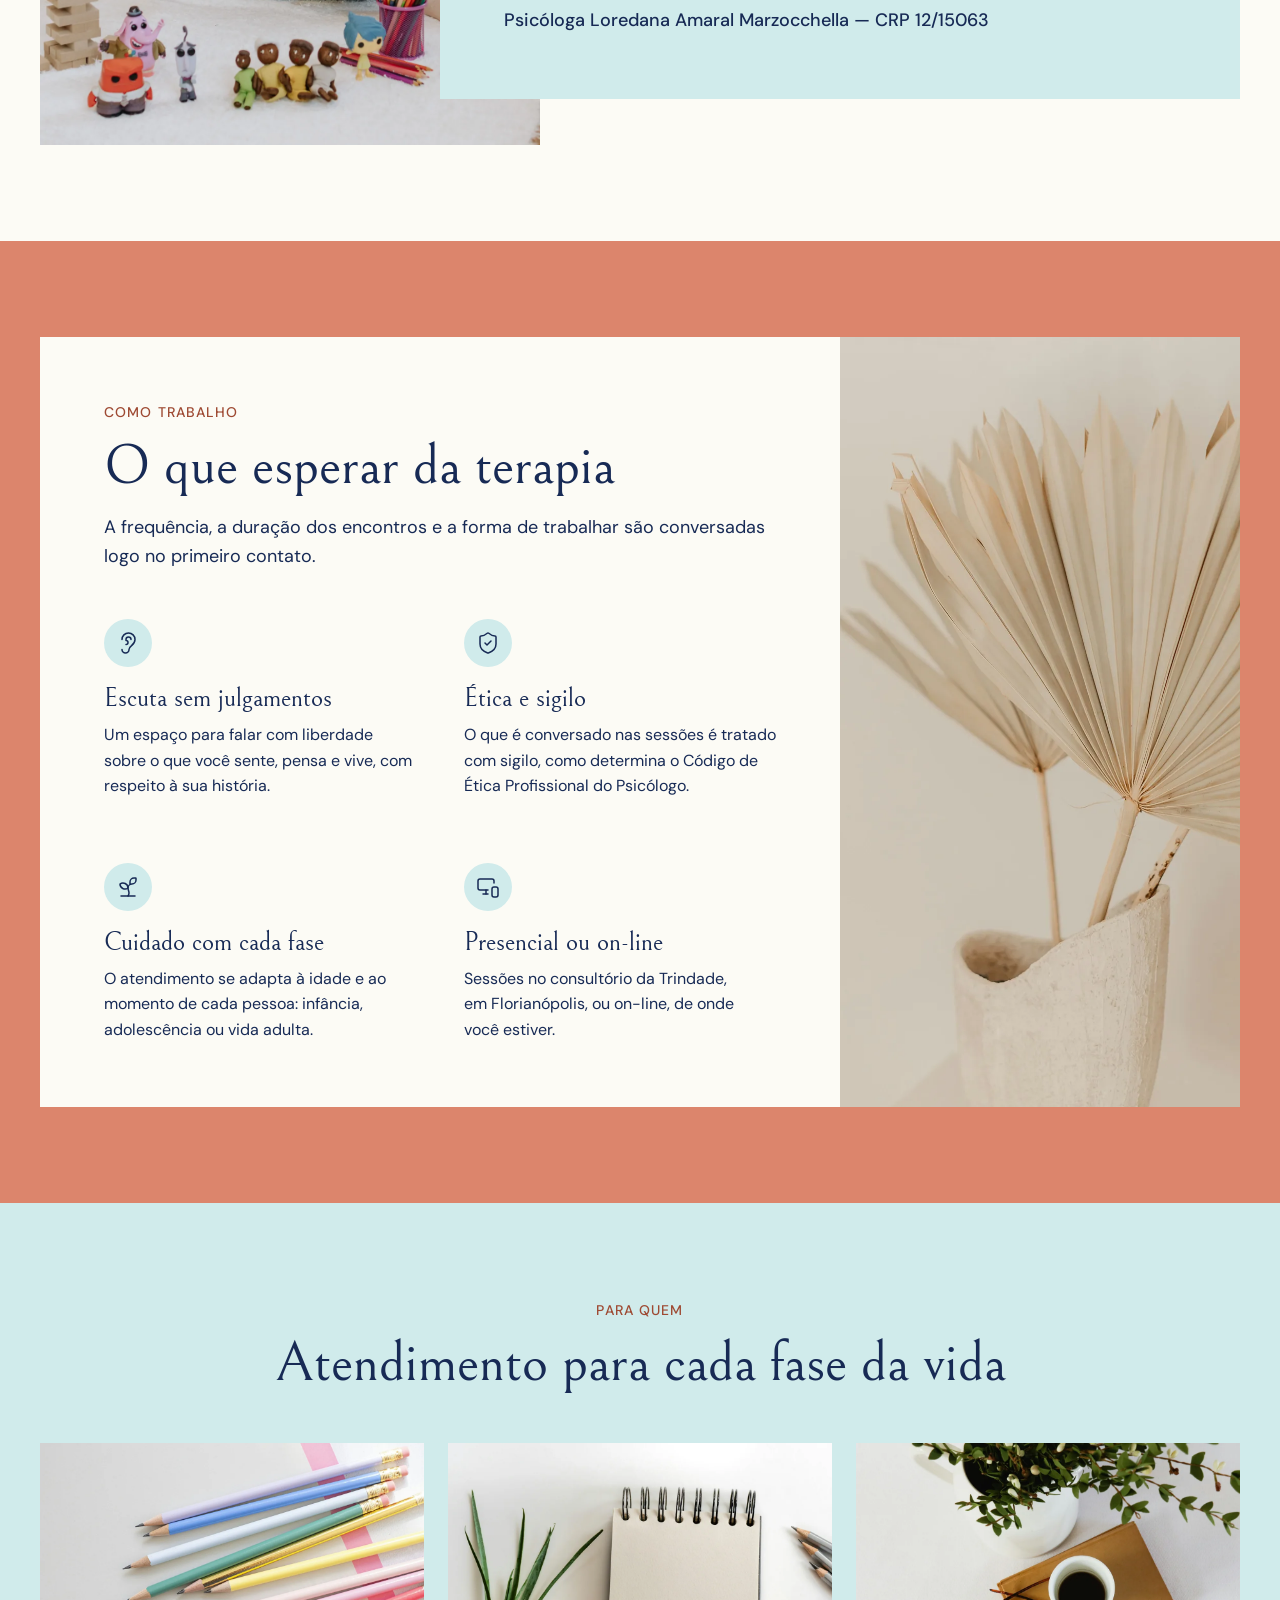
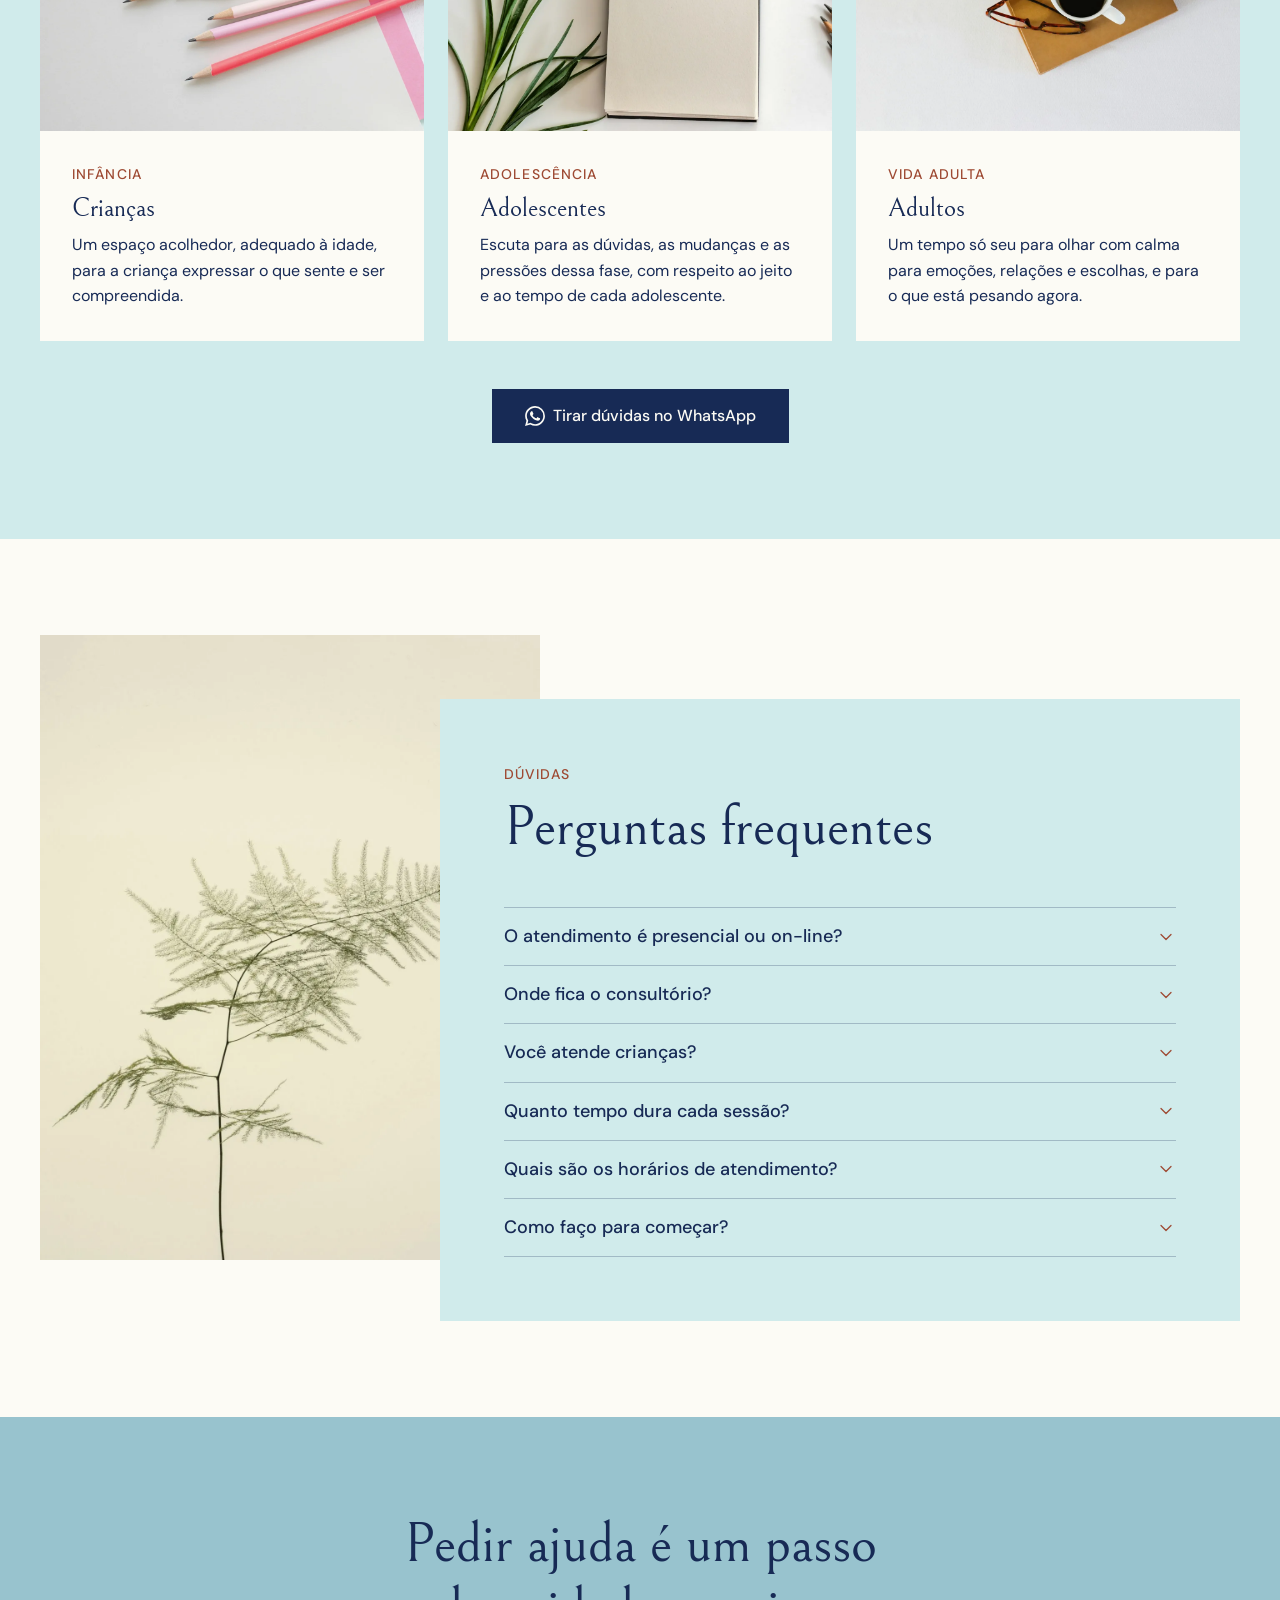
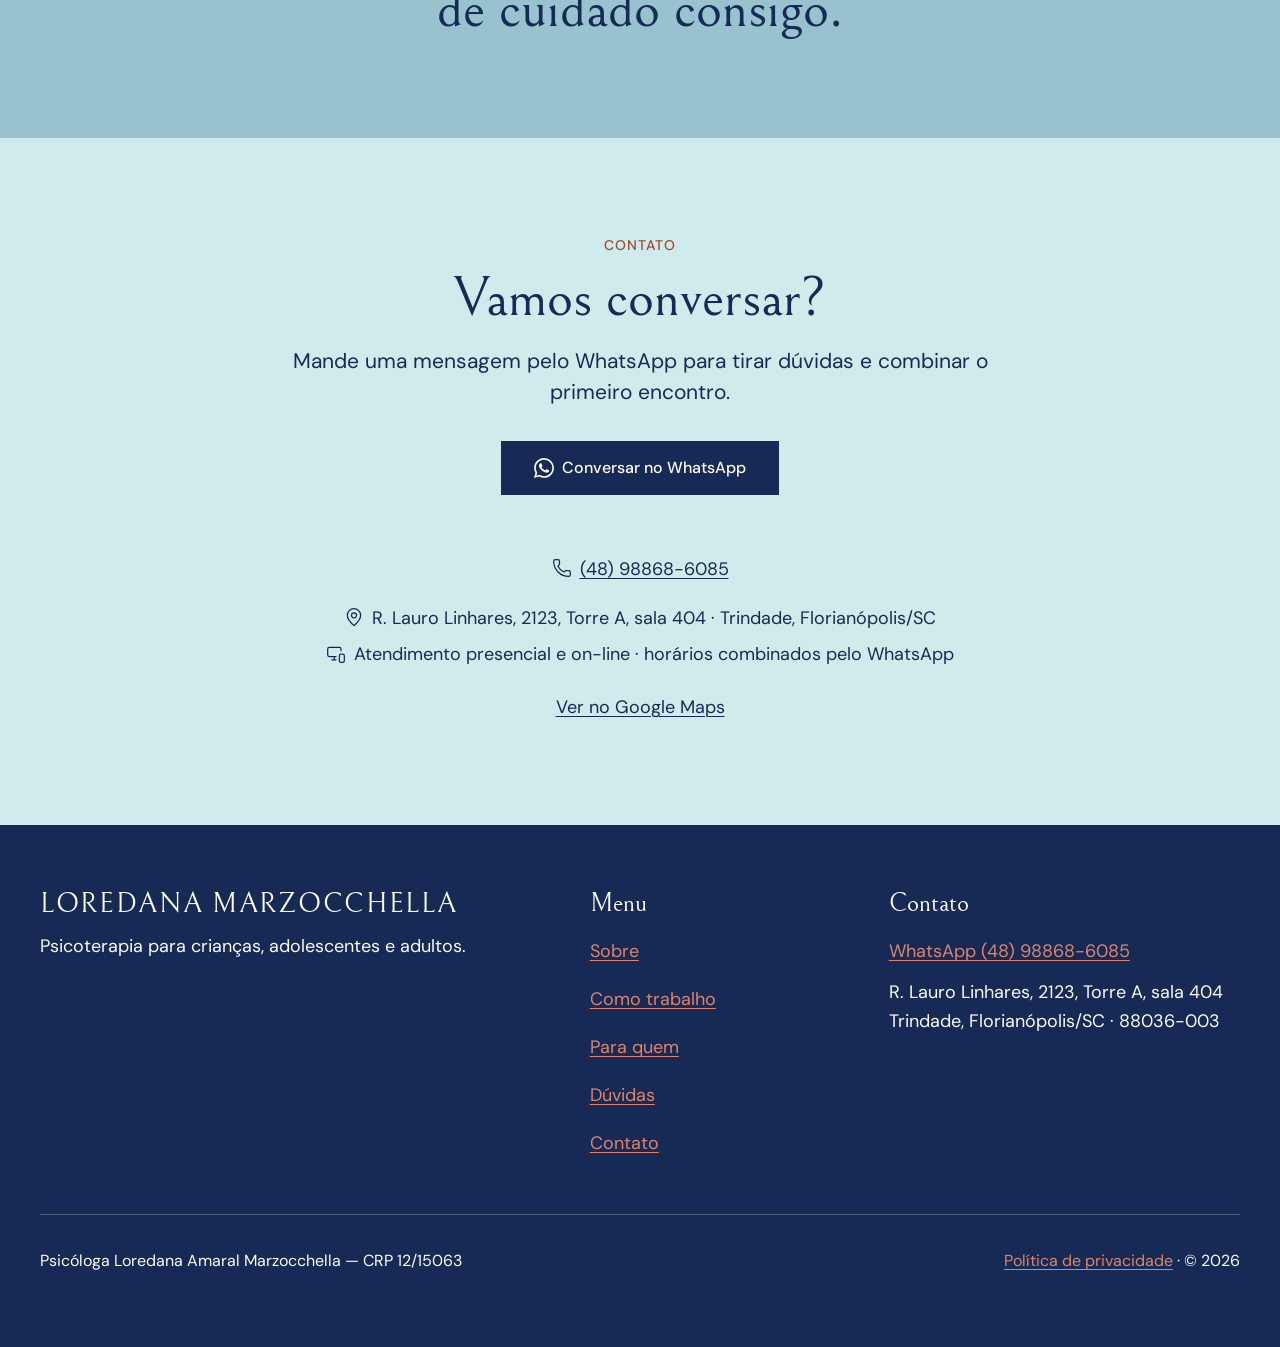
==== commit e5f31f14: "Revisão via Claude Desktop 2026-10-09 18:00" ====
--- a/index.html
+++ b/index.html
@@ -7,11 +7,16 @@
 <meta name="robots" content="noindex, nofollow">
 <title>Psicóloga em Florianópolis | Loredana Marzocchella · CRP 12/15063</title>
 <meta name="description" content="Psicóloga Loredana Marzocchella: psicoterapia para crianças, adolescentes e adultos, presencial na Trindade, em Florianópolis, e on-line.">
-<meta property="og:title" content="Psicóloga Loredana Marzocchella · Florianópolis">
+<meta property="og:title" content="Psicóloga Loredana Marzocchella · Florianópolis · CRP 12/15063">
 <meta property="og:description" content="Psicoterapia para crianças, adolescentes e adultos. Presencial na Trindade, em Florianópolis, e on-line.">
 <meta property="og:type" content="website">
 <meta property="og:locale" content="pt_BR">
-<meta property="og:image" content="https://infomediamethods-sys.github.io/loredana-marzocchella-psicologa/assets/img/heroi-desktop.jpg">
+<meta property="og:url" content="https://infomediamethods-sys.github.io/loredana-marzocchella-psicologa/">
+<meta property="og:image" content="https://infomediamethods-sys.github.io/loredana-marzocchella-psicologa/assets/img/og-loredana-marzocchella.jpg">
+<meta property="og:image:width" content="1200">
+<meta property="og:image:height" content="630">
+<meta property="og:image:alt" content="Loredana Marzocchella, psicóloga na Trindade, Florianópolis, CRP 12/15063, sorrindo no consultório">
+<meta name="twitter:card" content="summary_large_image">
 <meta name="theme-color" content="#172A55">
 <link rel="icon" href="data:image/svg+xml,%3Csvg xmlns='http://www.w3.org/2000/svg' viewBox='0 0 64 64'%3E%3Crect width='64' height='64' fill='%23172A55'/%3E%3Ctext x='32' y='43' font-family='Georgia,serif' font-size='30' text-anchor='middle' fill='%23FCFBF5'%3ELM%3C/text%3E%3C/svg%3E">
 <link rel="preconnect" href="https://fonts.googleapis.com">
@@ -79,7 +84,7 @@
     </nav>
     <a class="cabecalho__marca" href="#conteudo" aria-label="Loredana Marzocchella, início">Loredana Marzocchella</a>
     <a class="botao botao--contorno cabecalho__cta" href="https://wa.me/5548988686085?text=Ol%C3%A1%2C%20Loredana!%20Vi%20seu%20site%20e%20gostaria%20de%20saber%20mais%20sobre%20o%20atendimento." target="_blank" rel="noopener">
-      <svg class="icone icone--marca" width="20" height="20" fill="currentColor" aria-hidden="true" focusable="false" role="img" viewBox="0 0 24 24" xmlns="http://www.w3.org/2000/svg"><path d="M17.472 14.382c-.297-.149-1.758-.867-2.03-.967-.273-.099-.471-.148-.67.15-.197.297-.767.966-.94 1.164-.173.199-.347.223-.644.075-.297-.15-1.255-.463-2.39-1.475-.883-.788-1.48-1.761-1.653-2.059-.173-.297-.018-.458.13-.606.134-.133.298-.347.446-.52.149-.174.198-.298.298-.497.099-.198.05-.371-.025-.52-.075-.149-.669-1.612-.916-2.207-.242-.579-.487-.5-.669-.51-.173-.008-.371-.01-.57-.01-.198 0-.52.074-.792.372-.272.297-1.04 1.016-1.04 2.479 0 1.462 1.065 2.875 1.213 3.074.149.198 2.096 3.2 5.077 4.487.709.306 1.262.489 1.694.625.712.227 1.36.195 1.871.118.571-.085 1.758-.719 2.006-1.413.248-.694.248-1.289.173-1.413-.074-.124-.272-.198-.57-.347m-5.421 7.403h-.004a9.87 9.87 0 01-5.031-1.378l-.361-.214-3.741.982.998-3.648-.235-.374a9.86 9.86 0 01-1.51-5.26c.001-5.45 4.436-9.884 9.888-9.884 2.64 0 5.122 1.03 6.988 2.898a9.825 9.825 0 012.893 6.994c-.003 5.45-4.437 9.884-9.885 9.884m8.413-18.297A11.815 11.815 0 0012.05 0C5.495 0 .16 5.335.157 11.892c0 2.096.547 4.142 1.588 5.945L.057 24l6.305-1.654a11.882 11.882 0 005.683 1.448h.005c6.554 0 11.89-5.335 11.893-11.893a11.821 11.821 0 00-3.48-8.413Z"/></svg><span class="cabecalho__cta-extra">Conversar no </span>WhatsApp
+      <svg class="icone icone--marca" width="20" height="20" fill="currentColor" aria-hidden="true" focusable="false" role="img" viewBox="0 0 24 24" xmlns="http://www.w3.org/2000/svg"><path d="M17.472 14.382c-.297-.149-1.758-.867-2.03-.967-.273-.099-.471-.148-.67.15-.197.297-.767.966-.94 1.164-.173.199-.347.223-.644.075-.297-.15-1.255-.463-2.39-1.475-.883-.788-1.48-1.761-1.653-2.059-.173-.297-.018-.458.13-.606.134-.133.298-.347.446-.52.149-.174.198-.298.298-.497.099-.198.05-.371-.025-.52-.075-.149-.669-1.612-.916-2.207-.242-.579-.487-.5-.669-.51-.173-.008-.371-.01-.57-.01-.198 0-.52.074-.792.372-.272.297-1.04 1.016-1.04 2.479 0 1.462 1.065 2.875 1.213 3.074.149.198 2.096 3.2 5.077 4.487.709.306 1.262.489 1.694.625.712.227 1.36.195 1.871.118.571-.085 1.758-.719 2.006-1.413.248-.694.248-1.289.173-1.413-.074-.124-.272-.198-.57-.347m-5.421 7.403h-.004a9.87 9.87 0 01-5.031-1.378l-.361-.214-3.741.982.998-3.648-.235-.374a9.86 9.86 0 01-1.51-5.26c.001-5.45 4.436-9.884 9.888-9.884 2.64 0 5.122 1.03 6.988 2.898a9.825 9.825 0 012.893 6.994c-.003 5.45-4.437 9.884-9.885 9.884m8.413-18.297A11.815 11.815 0 0012.05 0C5.495 0 .16 5.335.157 11.892c0 2.096.547 4.142 1.588 5.945L.057 24l6.305-1.654a11.882 11.882 0 005.683 1.448h.005c6.554 0 11.89-5.335 11.893-11.893a11.821 11.821 0 00-3.48-8.413Z"/></svg><span><span class="cabecalho__cta-extra">Conversar no </span>WhatsApp</span>
     </a>
   </div>
 </header>
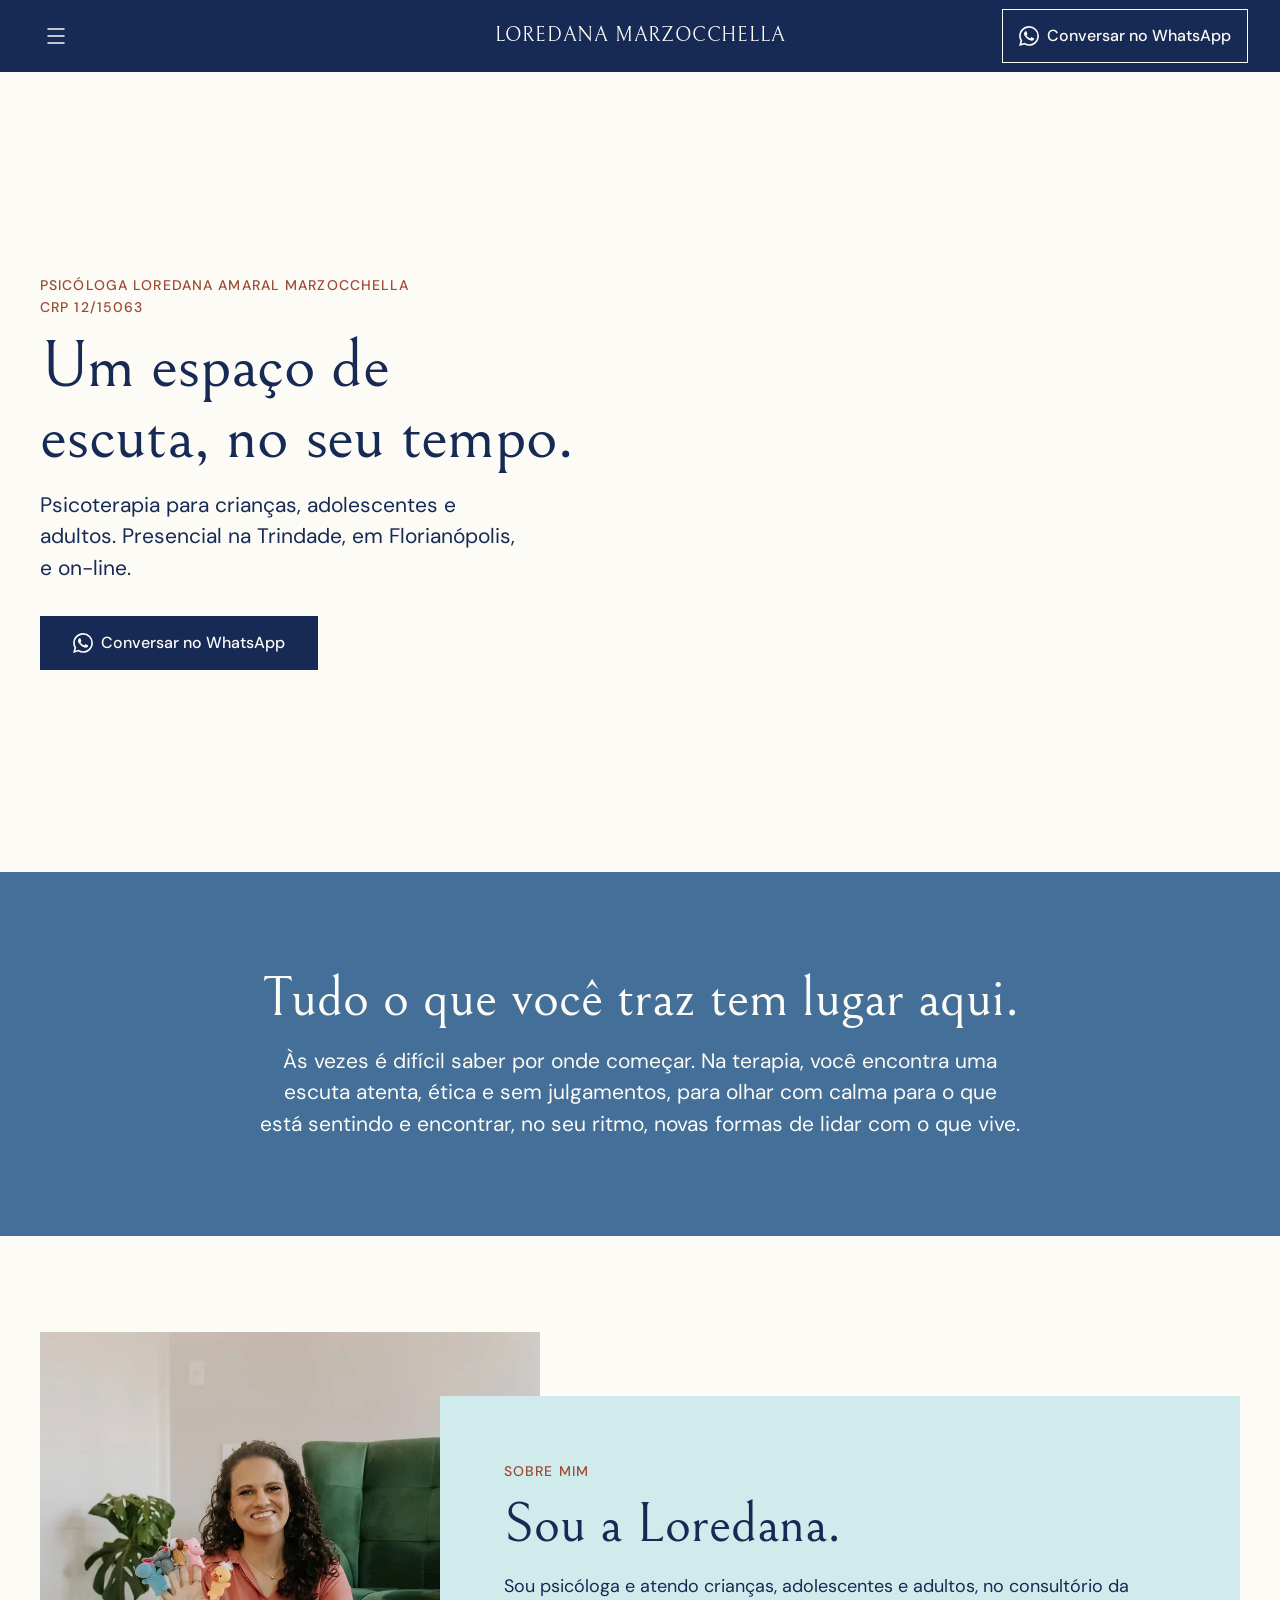
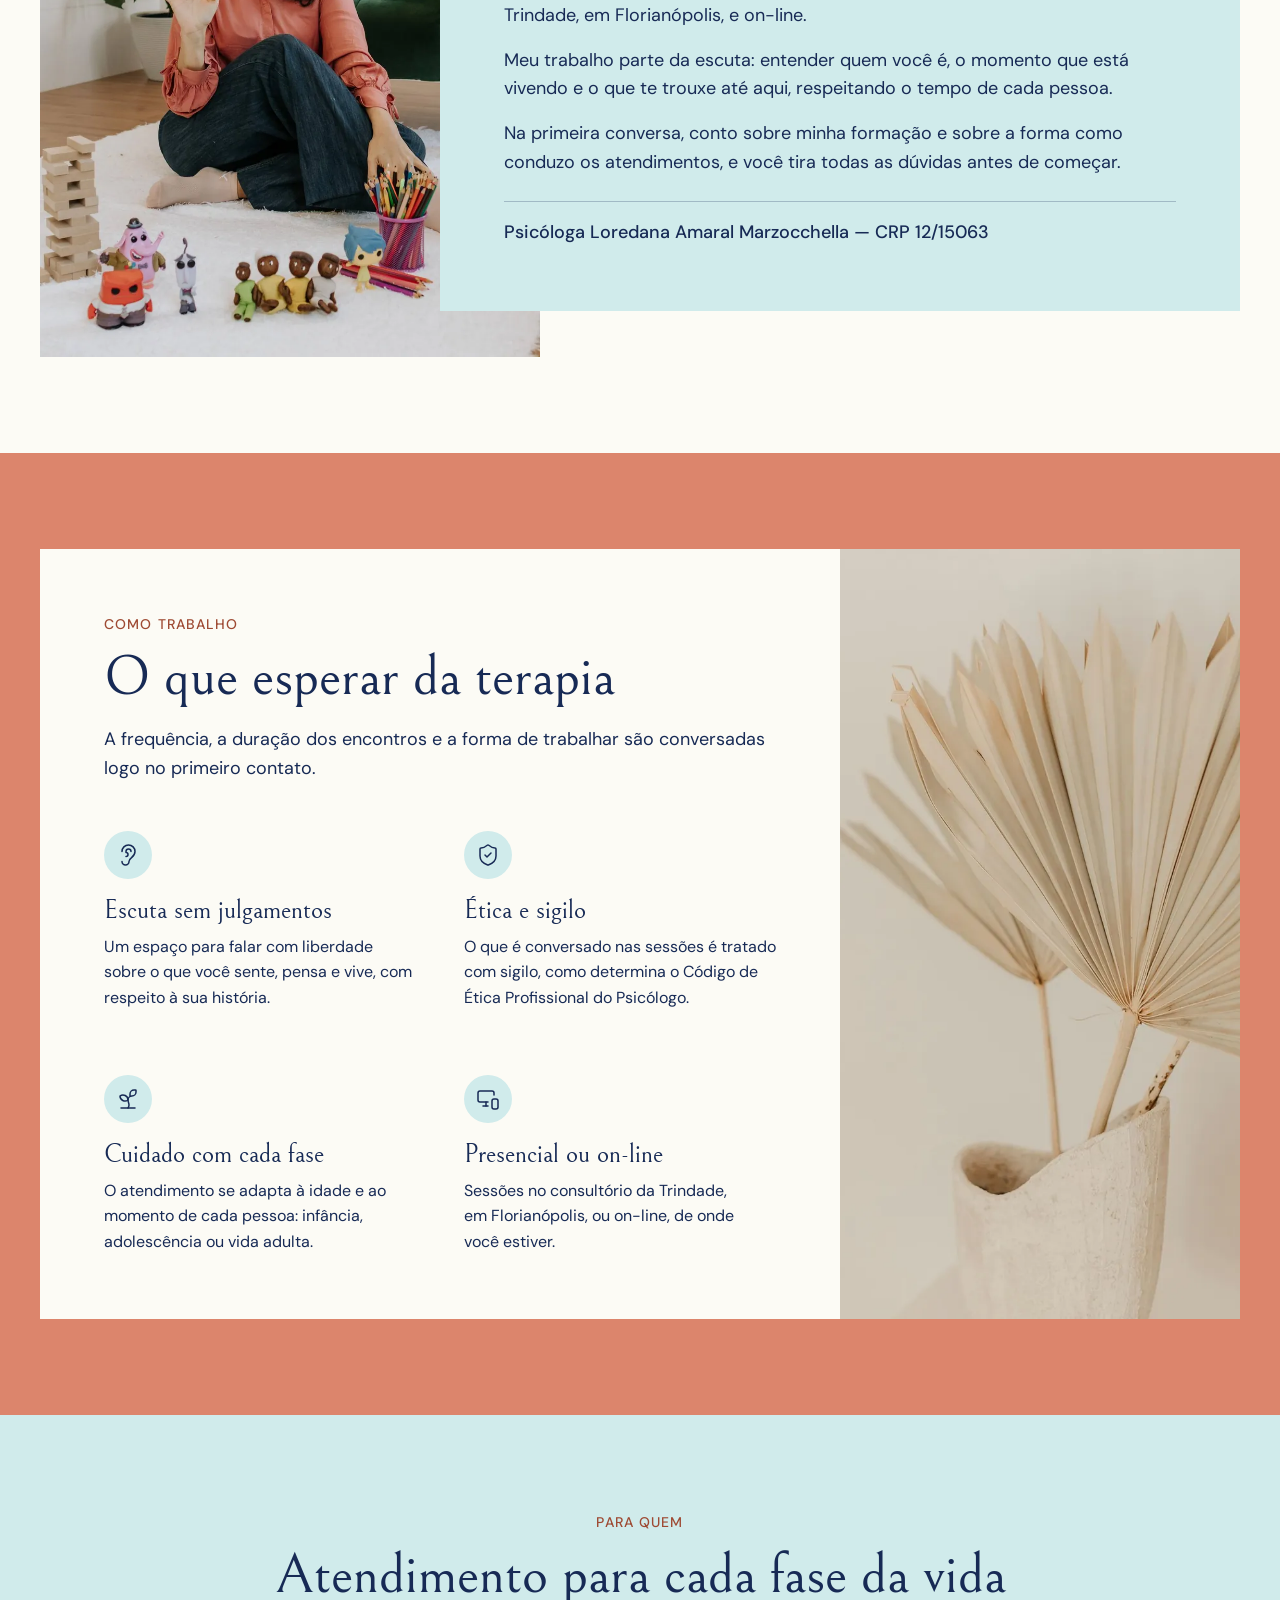
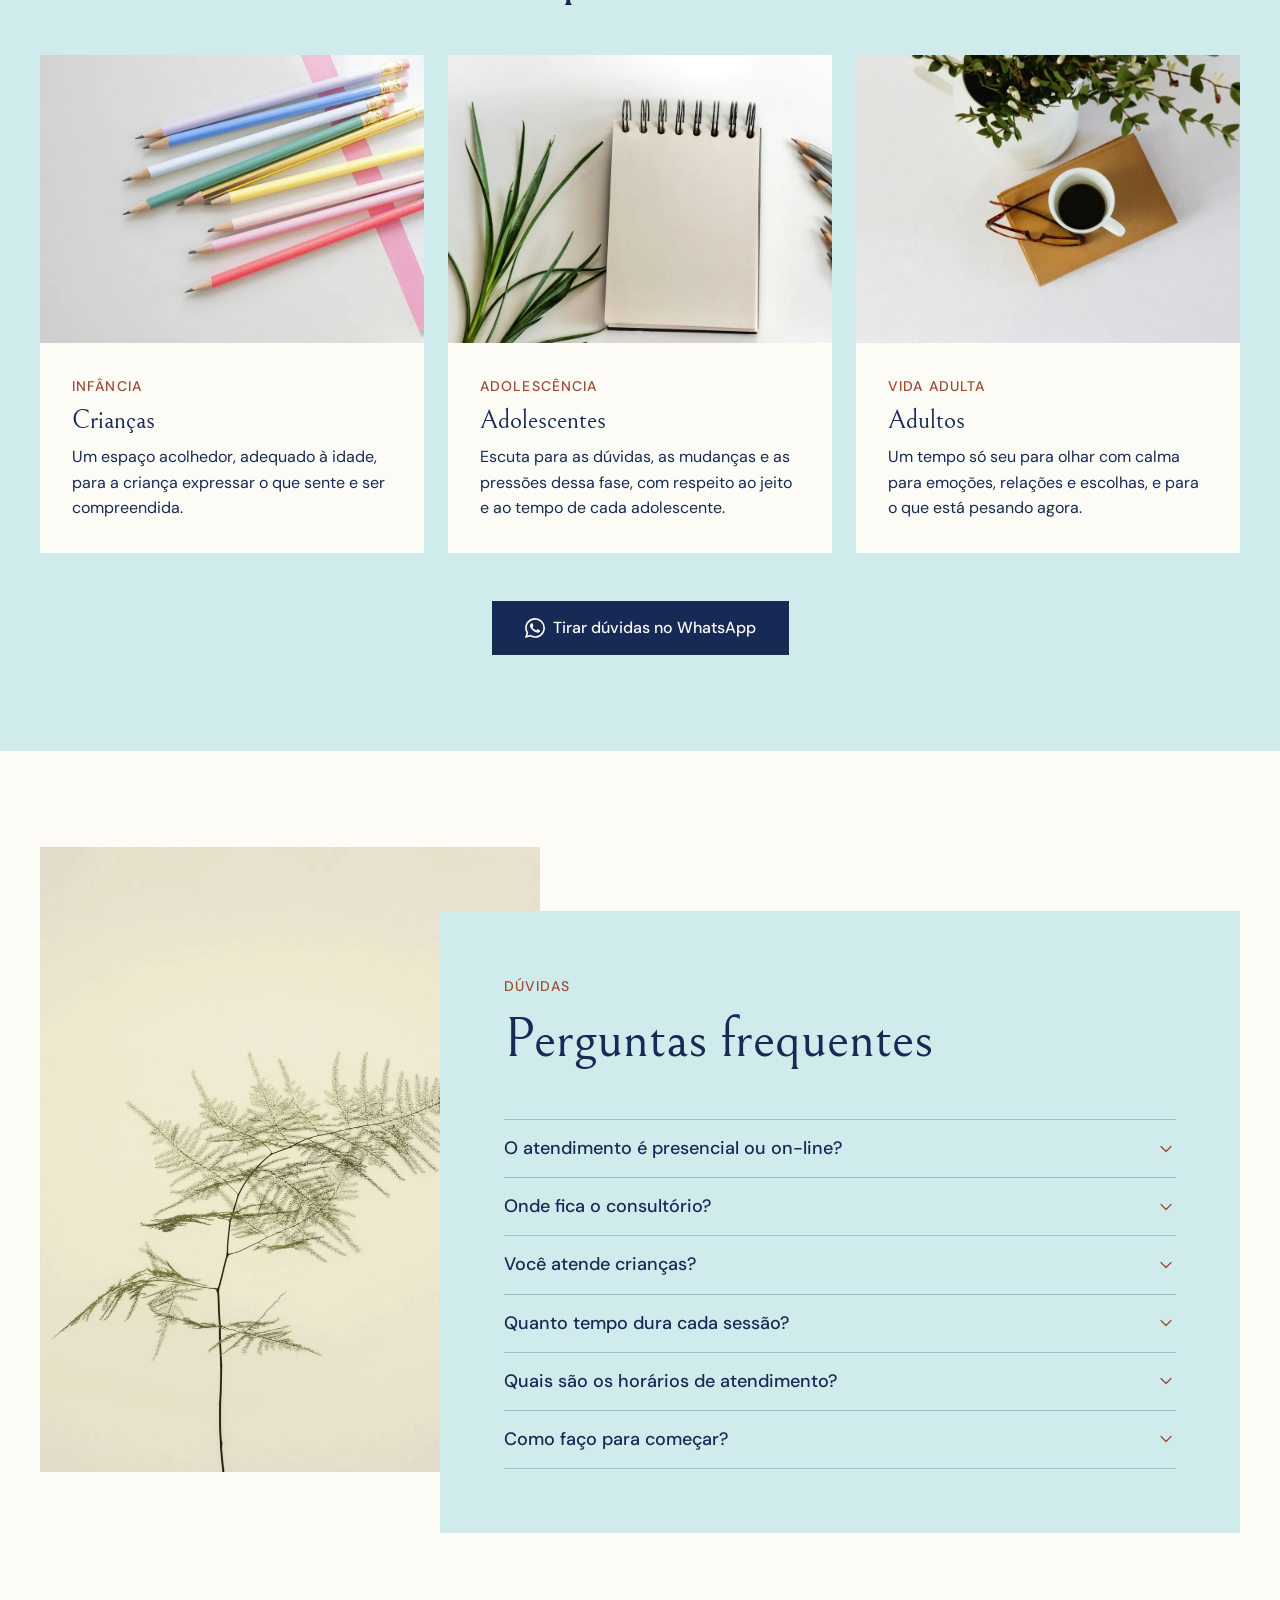
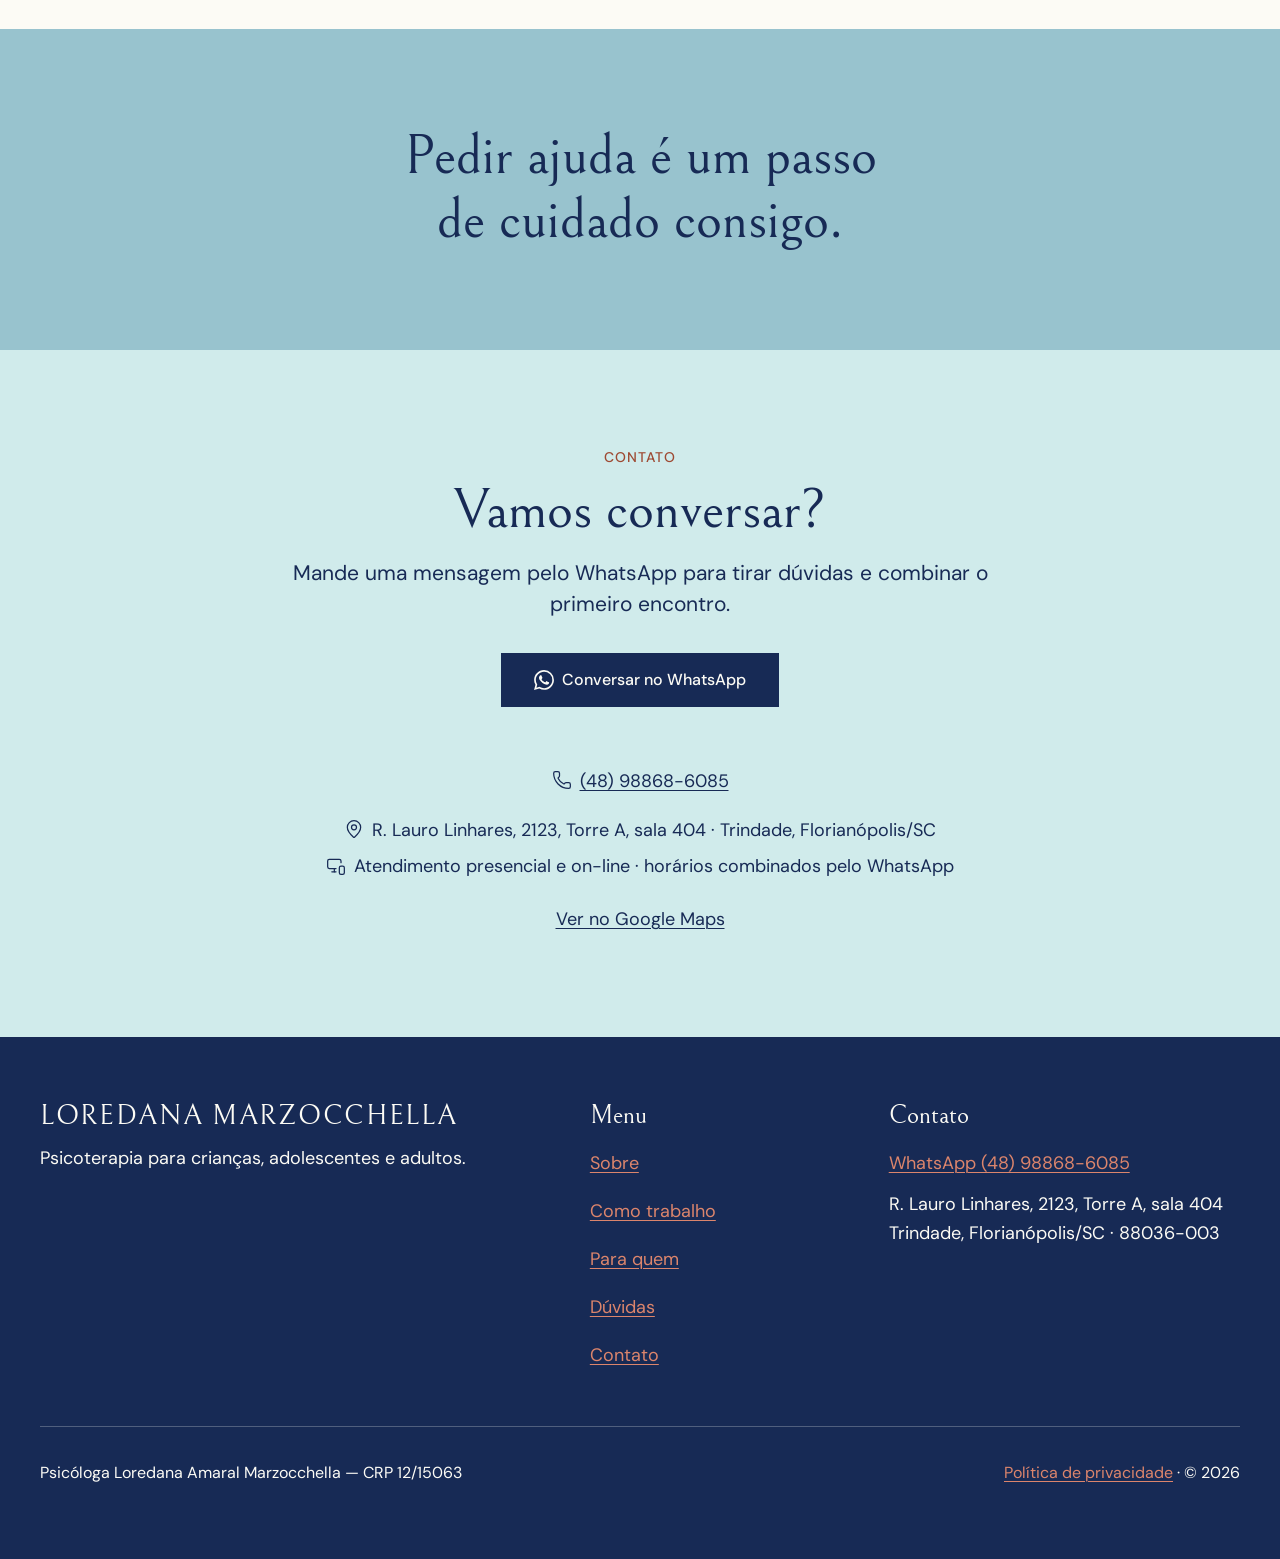
==== commit 7649619e: "Revisão via Claude Desktop 2026-10-19 15:05" ====
--- a/index.html
+++ b/index.html
@@ -22,10 +22,9 @@
 <link rel="preconnect" href="https://fonts.googleapis.com">
 <link rel="preconnect" href="https://fonts.gstatic.com" crossorigin>
 <link href="https://fonts.googleapis.com/css2?family=Bellefair&family=DM+Sans:opsz,wght@9..40,400;9..40,500&display=swap" rel="stylesheet">
+<link rel="preload" as="image" media="(max-width: 899px)" imagesrcset="assets/img/heroi-mobile-480.webp 480w, assets/img/heroi-mobile-960.webp 960w" imagesizes="100vw">
 <link rel="stylesheet" href="assets/css/base.css">
 <link rel="stylesheet" href="assets/css/style.css">
-<link rel="preload" as="image" href="assets/img/heroi-mobile.webp" media="(max-width: 899px)">
-<link rel="preload" as="image" href="assets/img/heroi-desktop.webp" media="(min-width: 900px)">
 <script type="application/ld+json">
 {
   "@context": "https://schema.org",
@@ -116,11 +115,10 @@
     </div>
     <div class="heroi__midia midia proporcao-heroi">
       <picture>
-        <source media="(min-width: 900px)" srcset="assets/img/heroi-desktop.webp" type="image/webp" width="2400" height="1600">
-        <source media="(min-width: 900px)" srcset="assets/img/heroi-desktop.jpg" width="2400" height="1600">
-        <source srcset="assets/img/heroi-mobile.webp" type="image/webp" width="1600" height="2000">
-        <img src="assets/img/heroi-mobile.jpg" width="1600" height="2000" alt="Folha de palmeira contra uma parede creme, em luz suave" fetchpriority="high">
-      </picture>
+  <source type="image/webp" media="(max-width: 899px)" srcset="assets/img/heroi-mobile-480.webp 480w, assets/img/heroi-mobile-960.webp 960w" sizes="100vw">
+  <source type="image/webp" srcset="assets/img/heroi-mobile-960.webp 960w, assets/img/heroi-mobile-1600.webp 1600w" sizes="100vw">
+  <img src="assets/img/heroi-mobile-960.jpg" width="1600" height="2000" alt="Folha de palmeira contra uma parede creme, em luz suave" decoding="async" fetchpriority="high">
+</picture>
     </div>
   </section>
 
@@ -135,9 +133,10 @@
     <div class="container sobre__grade">
       <div class="sobre__retrato midia proporcao-retrato revelar">
         <picture>
-          <source srcset="assets/img/sobre-loredana.webp" type="image/webp">
-          <img src="assets/img/sobre-loredana.jpg" width="1200" height="1500" alt="Loredana Marzocchella sorrindo, sentada no tapete do consultório com fantoches de dedo, lápis de cor e brinquedos" loading="lazy">
-        </picture>
+  <source type="image/webp" media="(max-width: 899px)" srcset="assets/img/sobre-loredana-480.webp 480w, assets/img/sobre-loredana-960.webp 960w" sizes="100vw">
+  <source type="image/webp" srcset="assets/img/sobre-loredana-960.webp 960w" sizes="50vw">
+  <img src="assets/img/sobre-loredana-960.jpg" width="1200" height="1500" alt="Loredana Marzocchella sorrindo, sentada no tapete do consultório com fantoches de dedo, lápis de cor e brinquedos" decoding="async">
+</picture>
       </div>
       <div class="sobre__card revelar">
         <p class="rotulo">Sobre mim</p>
@@ -181,9 +180,10 @@
       </div>
       <div class="trabalho__midia midia revelar">
         <picture>
-          <source srcset="assets/img/esperar.webp" type="image/webp">
-          <img src="assets/img/esperar.jpg" width="1200" height="1500" alt="Folhas secas de palmeira em um vaso de cerâmica crua" loading="lazy">
-        </picture>
+  <source type="image/webp" media="(max-width: 899px)" srcset="assets/img/esperar-480.webp 480w, assets/img/esperar-960.webp 960w" sizes="100vw">
+  <source type="image/webp" srcset="assets/img/esperar-960.webp 960w" sizes="50vw">
+  <img src="assets/img/esperar-960.jpg" width="1200" height="1500" alt="Folhas secas de palmeira em um vaso de cerâmica crua" decoding="async">
+</picture>
       </div>
     </div>
   </section>
@@ -198,9 +198,10 @@
         <li class="card revelar">
           <div class="card__midia midia proporcao-card">
             <picture>
-              <source srcset="assets/img/publico-criancas.webp" type="image/webp">
-              <img src="assets/img/publico-criancas.jpg" width="1200" height="900" alt="Lápis de cor em tons pastel" loading="lazy">
-            </picture>
+  <source type="image/webp" media="(max-width: 899px)" srcset="assets/img/publico-criancas-480.webp 480w, assets/img/publico-criancas-960.webp 960w" sizes="100vw">
+  <source type="image/webp" srcset="assets/img/publico-criancas-960.webp 960w" sizes="50vw">
+  <img src="assets/img/publico-criancas-960.jpg" width="1200" height="900" alt="Lápis de cor em tons pastel" decoding="async" loading="lazy">
+</picture>
           </div>
           <div class="card__corpo">
             <p class="rotulo">Infância</p>
@@ -211,9 +212,10 @@
         <li class="card revelar">
           <div class="card__midia midia proporcao-card">
             <picture>
-              <source srcset="assets/img/publico-adolescentes.webp" type="image/webp">
-              <img src="assets/img/publico-adolescentes.jpg" width="1200" height="900" alt="Caderno espiral, folhas verdes e pontas de lápis sobre fundo claro" loading="lazy">
-            </picture>
+  <source type="image/webp" media="(max-width: 899px)" srcset="assets/img/publico-adolescentes-480.webp 480w, assets/img/publico-adolescentes-960.webp 960w" sizes="100vw">
+  <source type="image/webp" srcset="assets/img/publico-adolescentes-960.webp 960w" sizes="50vw">
+  <img src="assets/img/publico-adolescentes-960.jpg" width="1200" height="900" alt="Caderno espiral, folhas verdes e pontas de lápis sobre fundo claro" decoding="async" loading="lazy">
+</picture>
           </div>
           <div class="card__corpo">
             <p class="rotulo">Adolescência</p>
@@ -224,9 +226,10 @@
         <li class="card revelar">
           <div class="card__midia midia proporcao-card">
             <picture>
-              <source srcset="assets/img/publico-adultos.webp" type="image/webp">
-              <img src="assets/img/publico-adultos.jpg" width="1200" height="900" alt="Xícara de café, óculos, livro e uma planta em vaso" loading="lazy">
-            </picture>
+  <source type="image/webp" media="(max-width: 899px)" srcset="assets/img/publico-adultos-480.webp 480w, assets/img/publico-adultos-960.webp 960w" sizes="100vw">
+  <source type="image/webp" srcset="assets/img/publico-adultos-960.webp 960w" sizes="50vw">
+  <img src="assets/img/publico-adultos-960.jpg" width="1200" height="900" alt="Xícara de café, óculos, livro e uma planta em vaso" decoding="async" loading="lazy">
+</picture>
           </div>
           <div class="card__corpo">
             <p class="rotulo">Vida adulta</p>
@@ -247,9 +250,10 @@
     <div class="container duvidas__grade">
       <div class="duvidas__midia midia revelar">
         <picture>
-          <source srcset="assets/img/duvidas.webp" type="image/webp">
-          <img src="assets/img/duvidas.jpg" width="1200" height="1500" alt="Ramo de aspargo-samambaia sobre fundo claro" loading="lazy">
-        </picture>
+  <source type="image/webp" media="(max-width: 899px)" srcset="assets/img/duvidas-480.webp 480w, assets/img/duvidas-960.webp 960w" sizes="100vw">
+  <source type="image/webp" srcset="assets/img/duvidas-960.webp 960w" sizes="50vw">
+  <img src="assets/img/duvidas-960.jpg" width="1200" height="1500" alt="Ramo de aspargo-samambaia sobre fundo claro" decoding="async" loading="lazy">
+</picture>
       </div>
       <div class="duvidas__card revelar">
         <p class="rotulo">Dúvidas</p>
